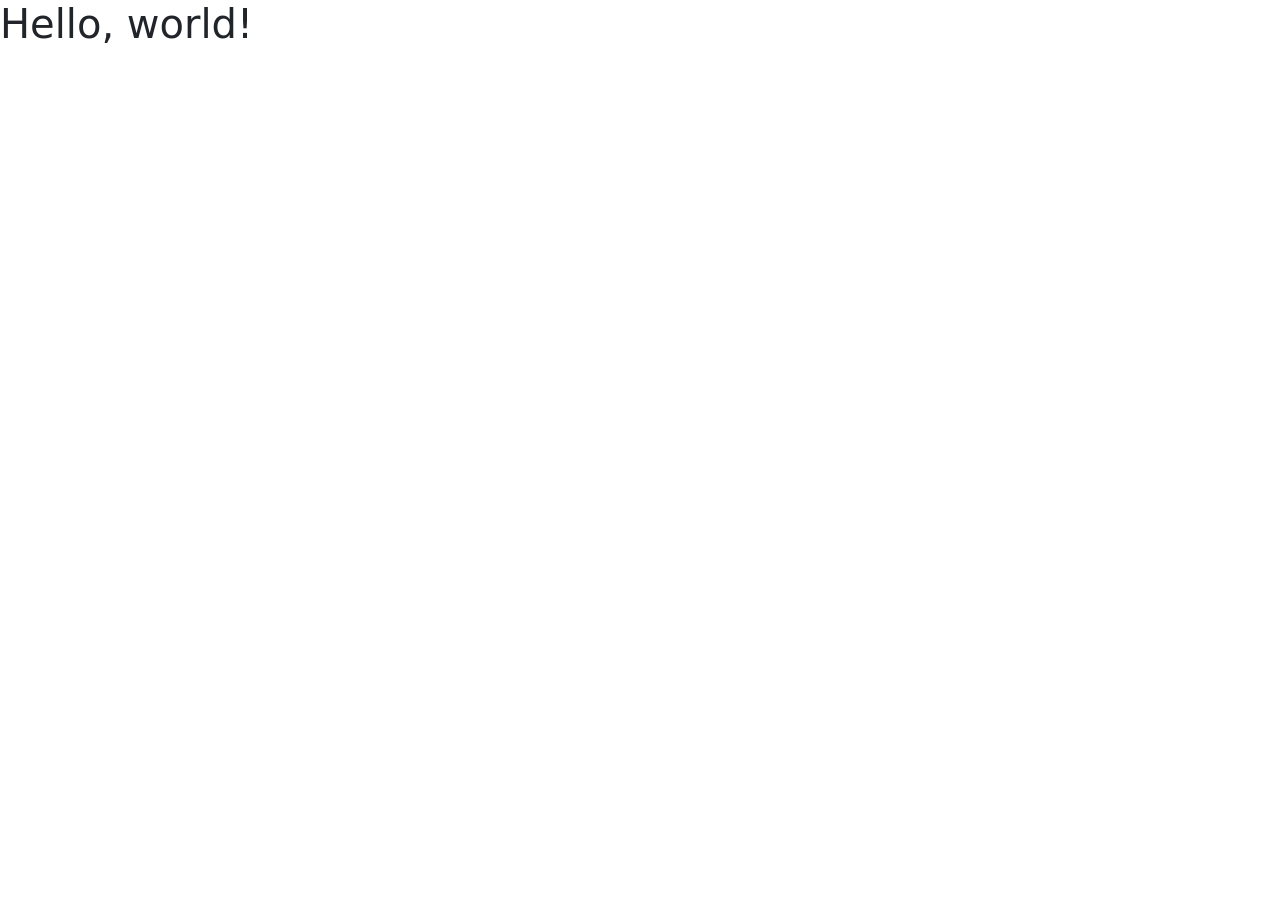
==== index.html @ e3061a9e "main files" ====
<!doctype html>
<html lang="en">
  <head>
    <meta charset="utf-8">
    <meta name="viewport" content="width=device-width, initial-scale=1">
    <title>Bootstrap demo</title>
    <link href="https://cdn.jsdelivr.net/npm/bootstrap@5.3.8/dist/css/bootstrap.min.css" rel="stylesheet" integrity="sha384-sRIl4kxILFvY47J16cr9ZwB07vP4J8+LH7qKQnuqkuIAvNWLzeN8tE5YBujZqJLB" crossorigin="anonymous">
  </head>
  <body>
    <h1>Hello, world!</h1>











    <!-- JS Bundle From Bootstrap -->
    <script src="https://cdn.jsdelivr.net/npm/@popperjs/core@2.11.8/dist/umd/popper.min.js" integrity="sha384-I7E8VVD/ismYTF4hNIPjVp/Zjvgyol6VFvRkX/vR+Vc4jQkC+hVqc2pM8ODewa9r" crossorigin="anonymous"></script>
    <script src="https://cdn.jsdelivr.net/npm/bootstrap@5.3.8/dist/js/bootstrap.min.js" integrity="sha384-G/EV+4j2dNv+tEPo3++6LCgdCROaejBqfUeNjuKAiuXbjrxilcCdDz6ZAVfHWe1Y" crossorigin="anonymous"></script>
    <script src="https://cdn.jsdelivr.net/npm/bootstrap@5.3.8/dist/js/bootstrap.bundle.min.js" integrity="sha384-FKyoEForCGlyvwx9Hj09JcYn3nv7wiPVlz7YYwJrWVcXK/BmnVDxM+D2scQbITxI" crossorigin="anonymous"></script>
  </body>
</html>
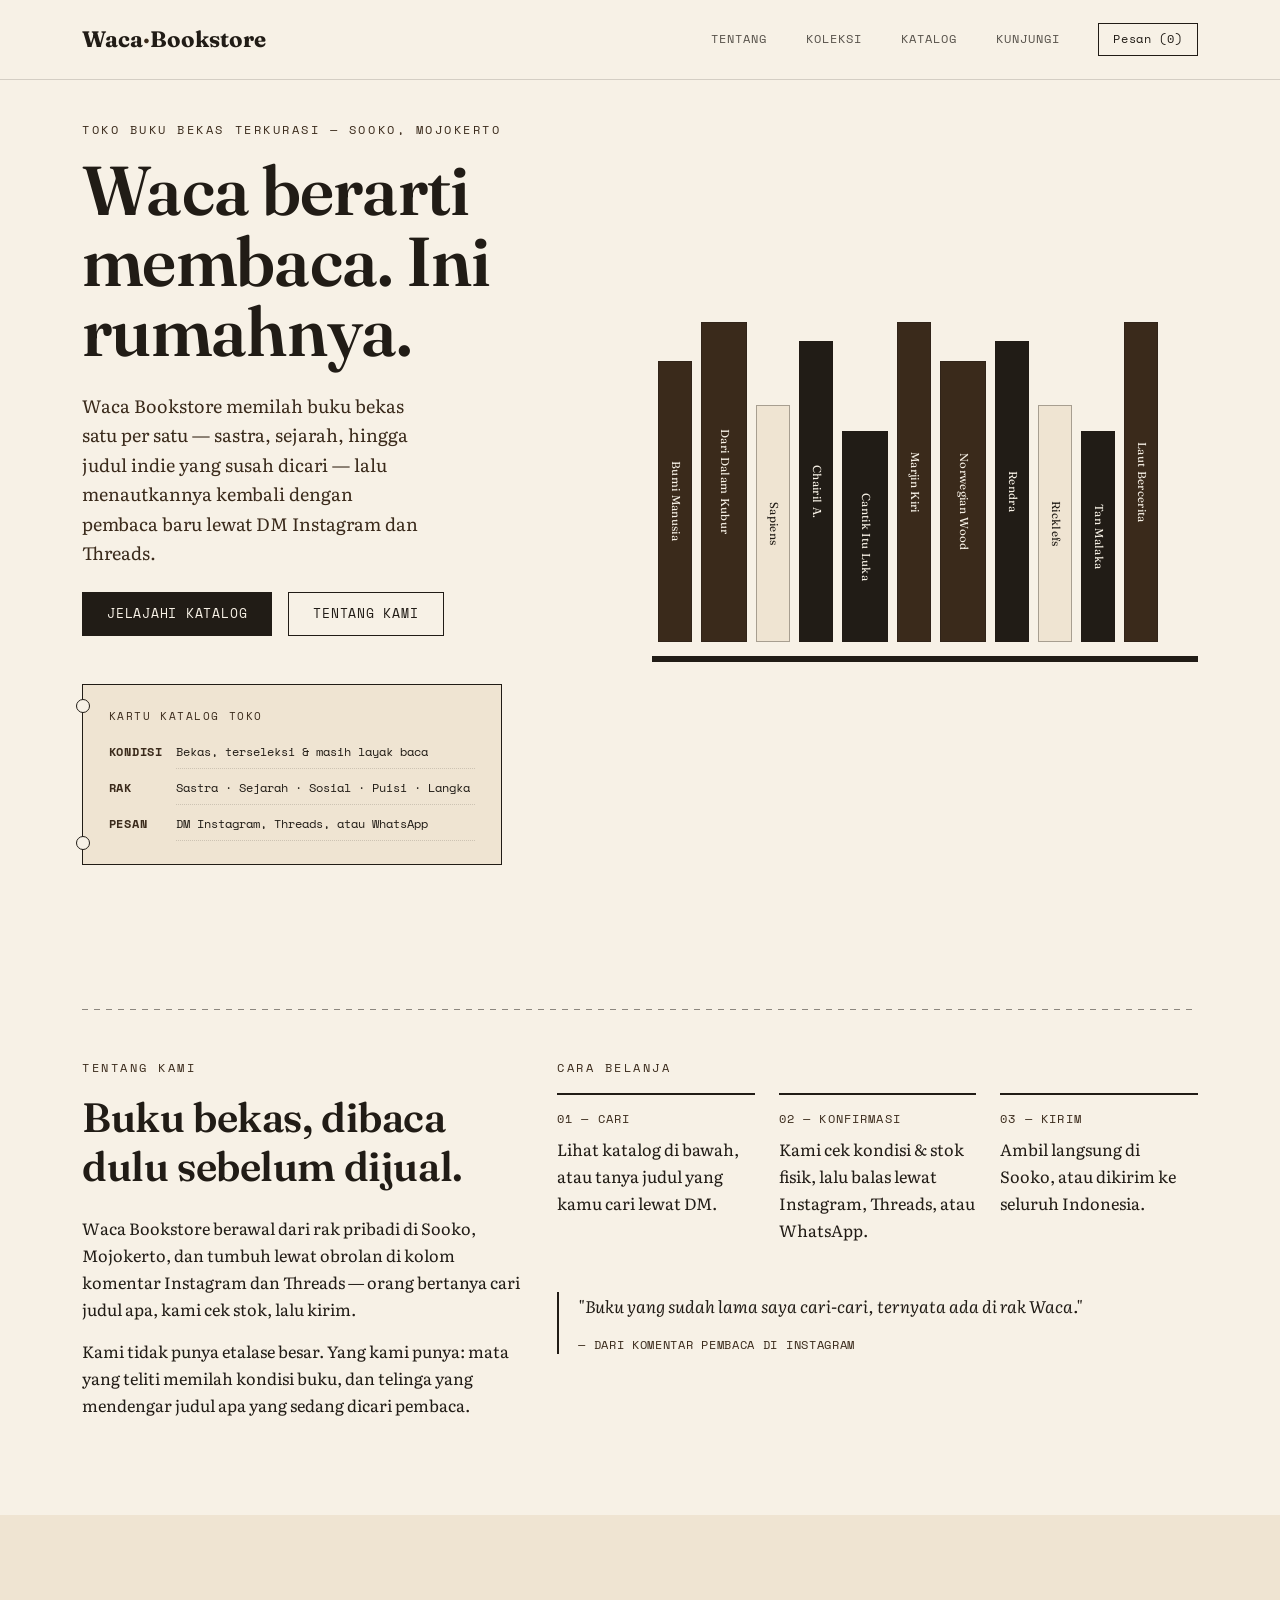
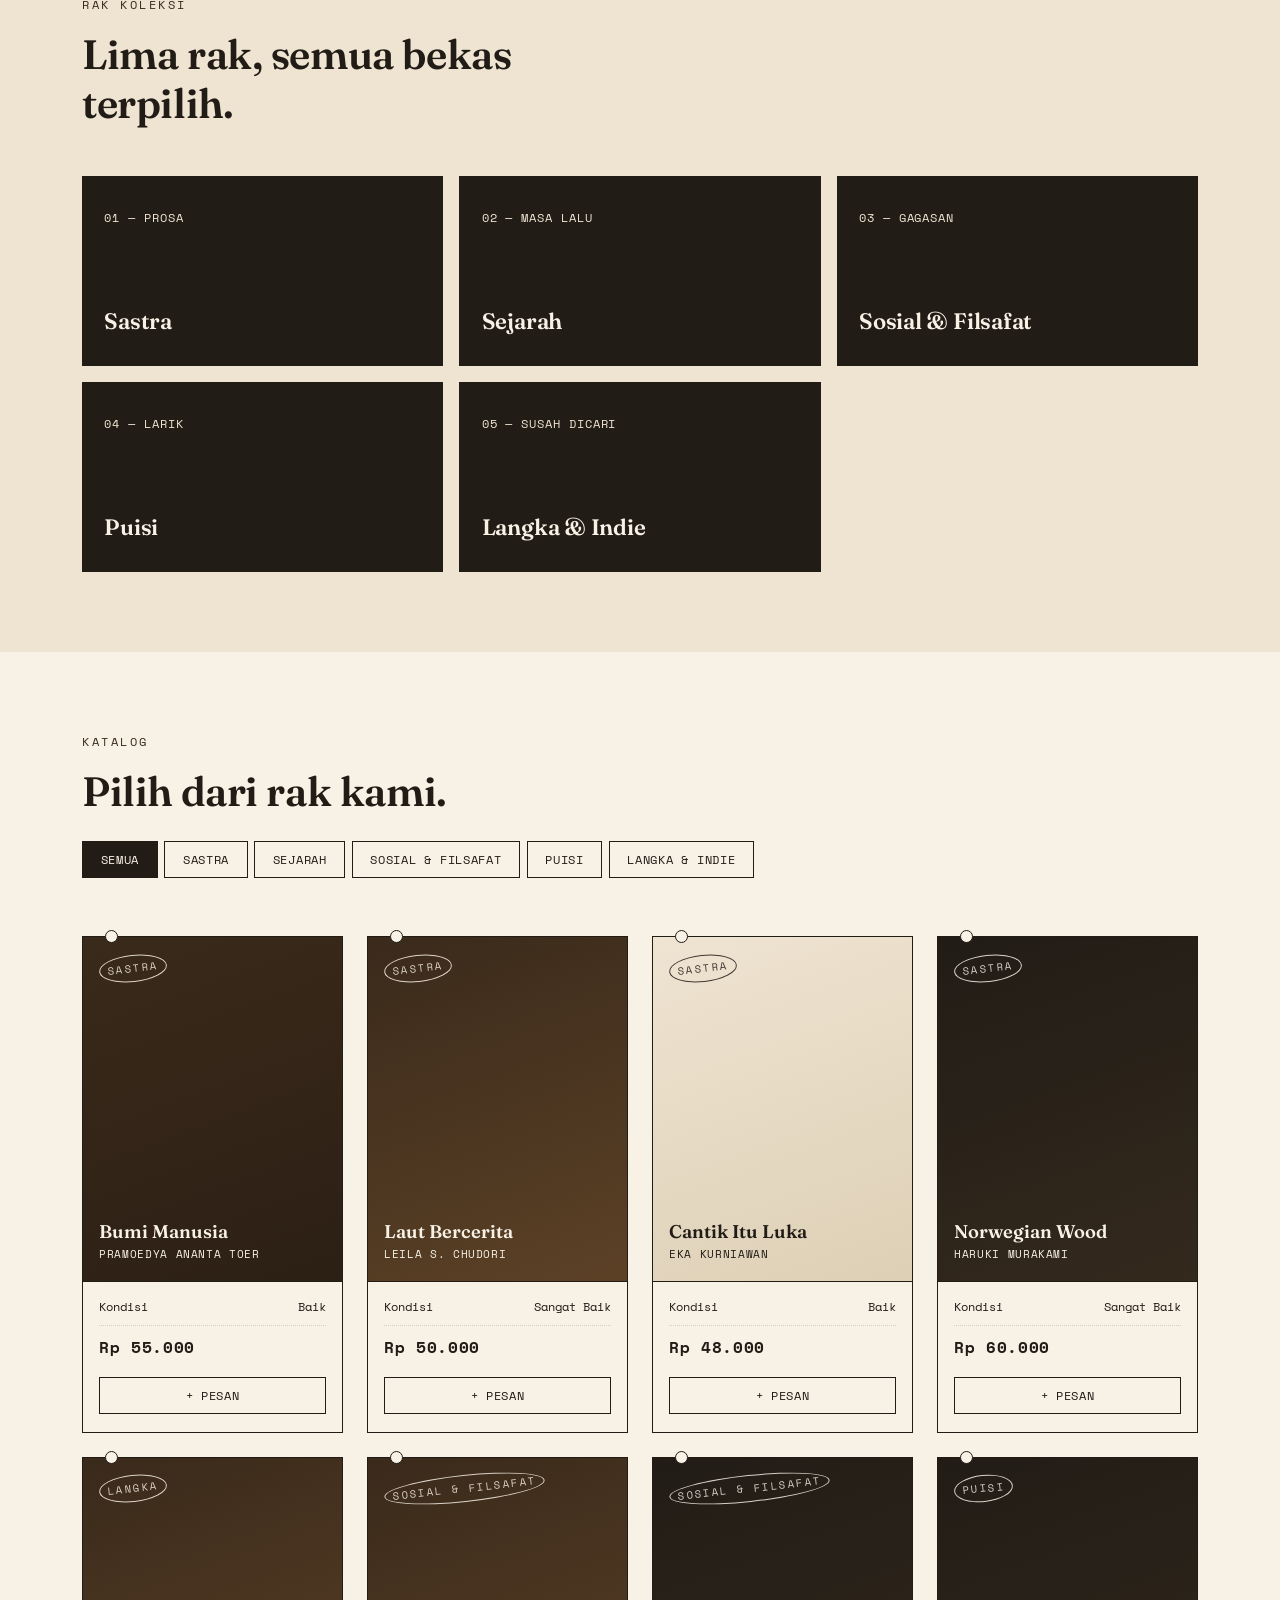
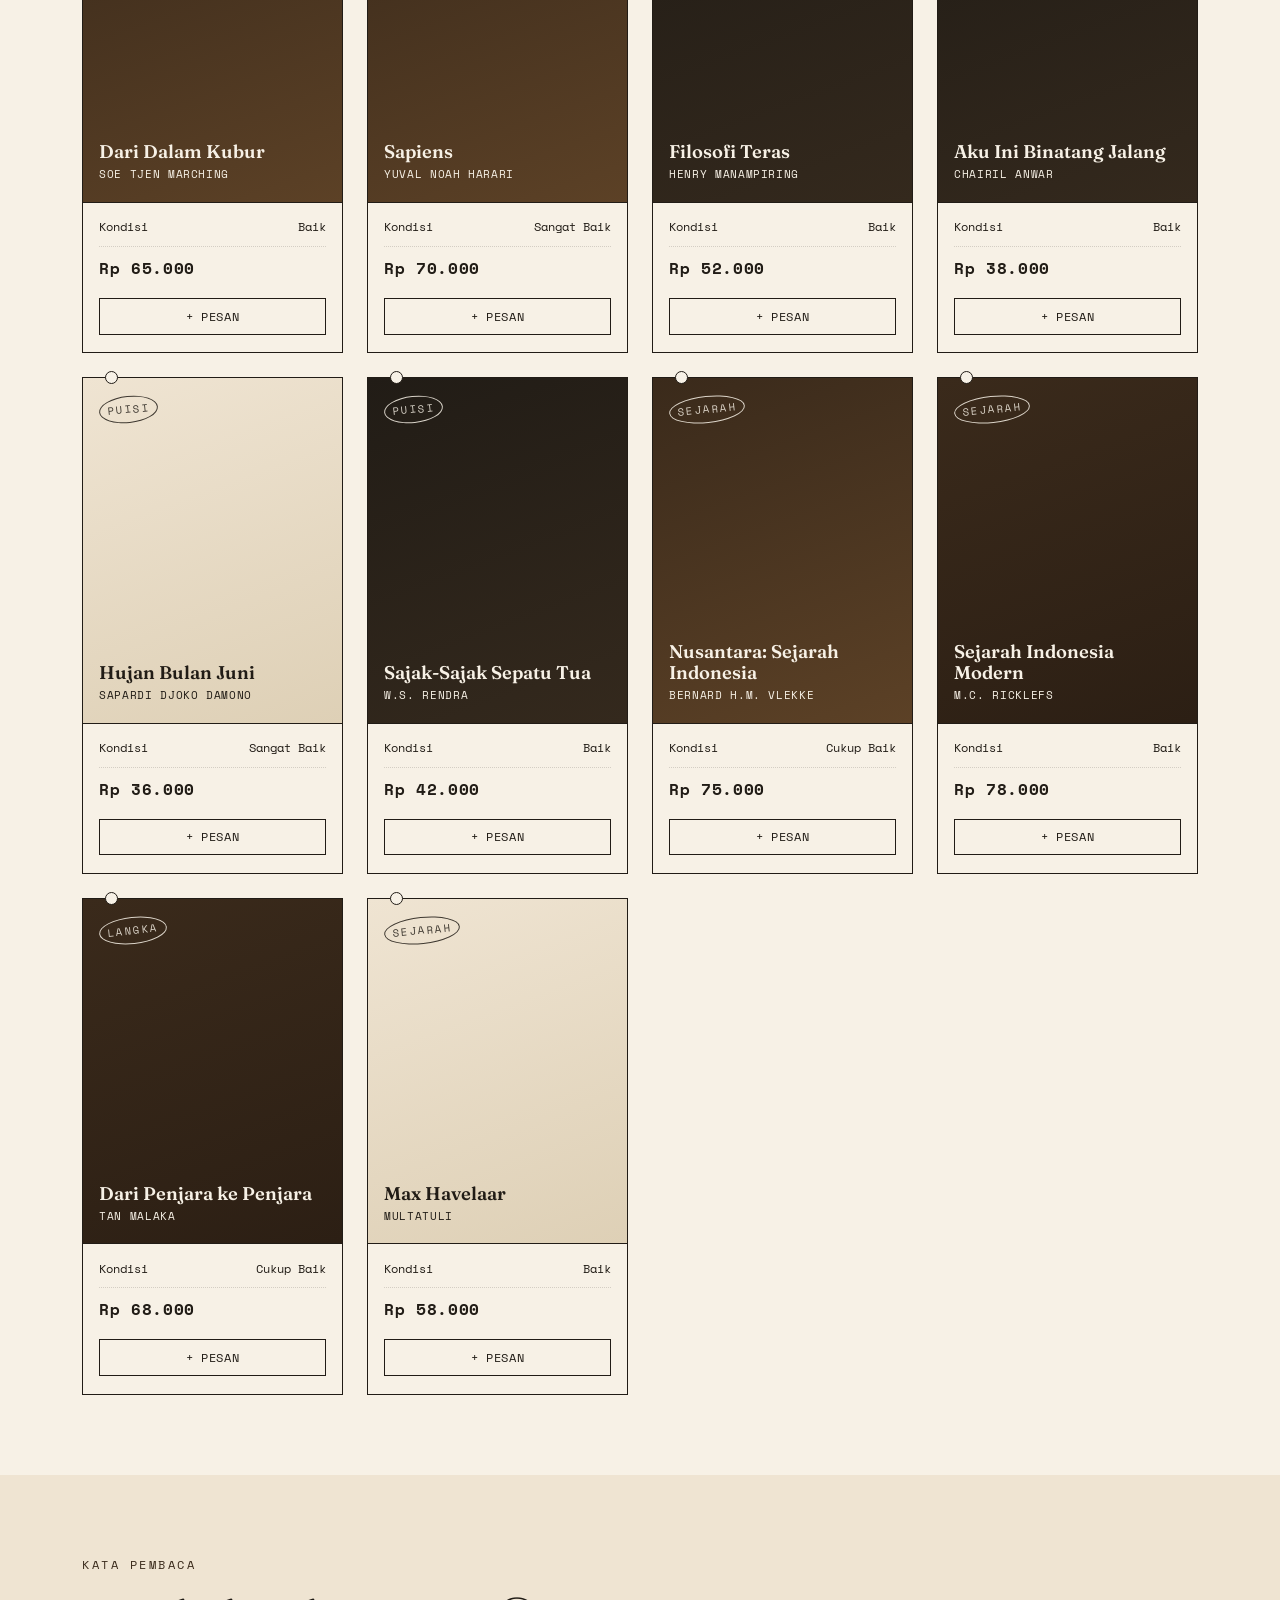
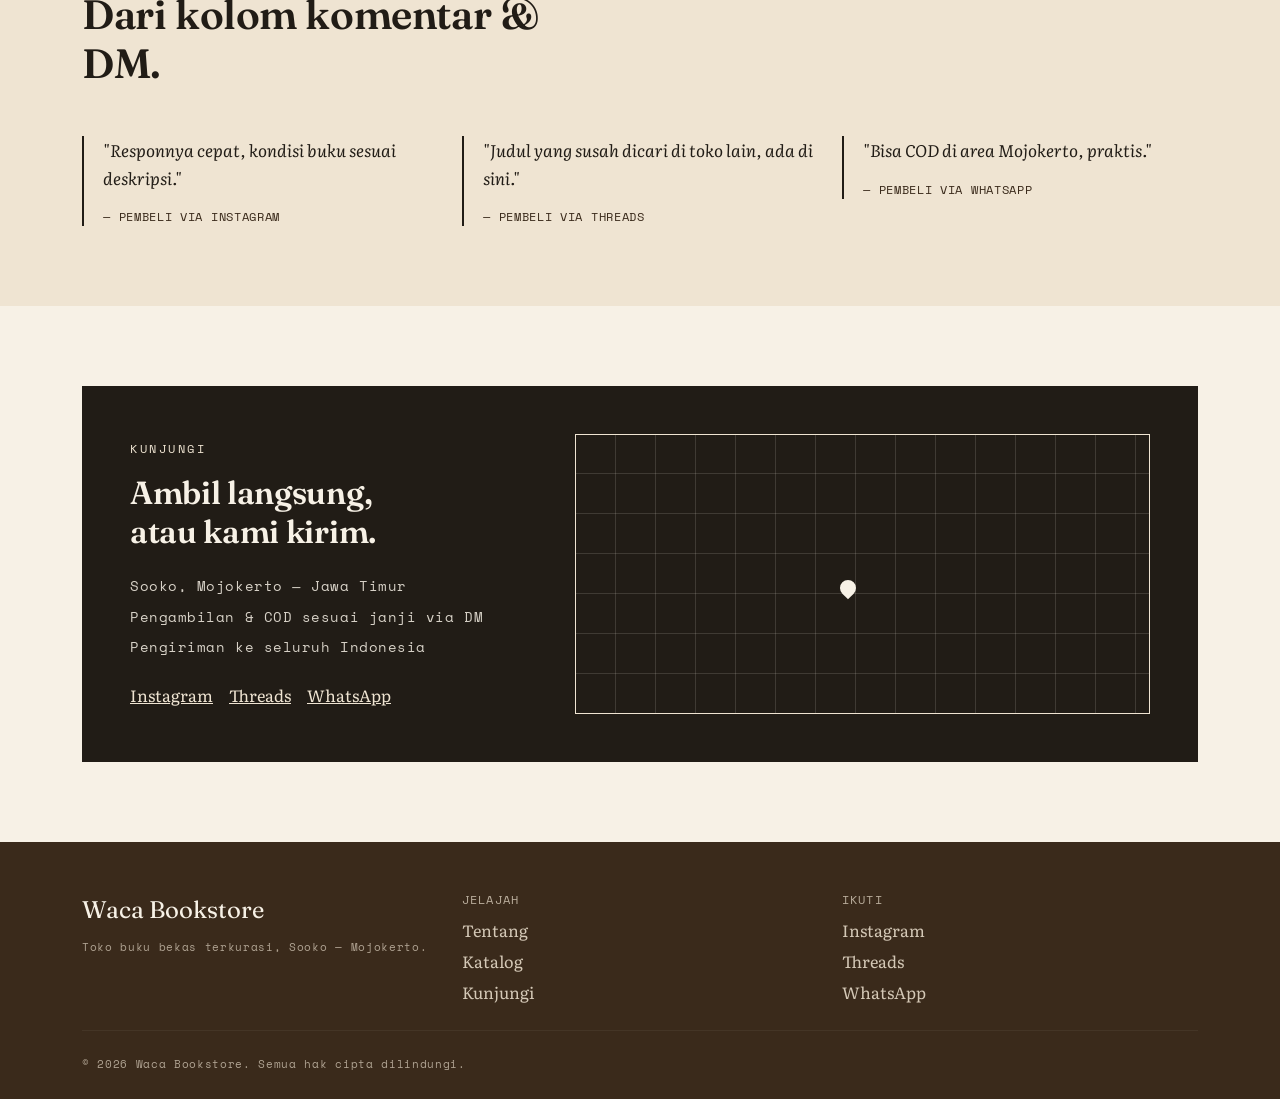
==== commit 9c1561e3: "menambahkan desain dasar" ====
--- a/index.html
+++ b/index.html
@@ -1,27 +1,270 @@
-<!doctype html>
-<html lang="en">
-  <head>
-    <meta charset="utf-8">
-    <meta name="viewport" content="width=device-width, initial-scale=1">
-    <title>Bootstrap demo</title>
-    <link href="https://cdn.jsdelivr.net/npm/bootstrap@5.3.8/dist/css/bootstrap.min.css" rel="stylesheet" integrity="sha384-sRIl4kxILFvY47J16cr9ZwB07vP4J8+LH7qKQnuqkuIAvNWLzeN8tE5YBujZqJLB" crossorigin="anonymous">
-  </head>
-  <body>
-    <h1>Hello, world!</h1>
-
-
-
-
-
-
-
-
-
-
-
-    <!-- JS Bundle From Bootstrap -->
-    <script src="https://cdn.jsdelivr.net/npm/@popperjs/core@2.11.8/dist/umd/popper.min.js" integrity="sha384-I7E8VVD/ismYTF4hNIPjVp/Zjvgyol6VFvRkX/vR+Vc4jQkC+hVqc2pM8ODewa9r" crossorigin="anonymous"></script>
-    <script src="https://cdn.jsdelivr.net/npm/bootstrap@5.3.8/dist/js/bootstrap.min.js" integrity="sha384-G/EV+4j2dNv+tEPo3++6LCgdCROaejBqfUeNjuKAiuXbjrxilcCdDz6ZAVfHWe1Y" crossorigin="anonymous"></script>
-    <script src="https://cdn.jsdelivr.net/npm/bootstrap@5.3.8/dist/js/bootstrap.bundle.min.js" integrity="sha384-FKyoEForCGlyvwx9Hj09JcYn3nv7wiPVlz7YYwJrWVcXK/BmnVDxM+D2scQbITxI" crossorigin="anonymous"></script>
-  </body>
-</html>
+<!DOCTYPE html>
+<html lang="id">
+<head>
+<meta charset="UTF-8">
+<meta name="viewport" content="width=device-width, initial-scale=1.0">
+<title>Waca Bookstore — Toko Buku Bekas Terkurasi</title>
+
+<link rel="preconnect" href="https://fonts.googleapis.com">
+<link rel="preconnect" href="https://fonts.gstatic.com" crossorigin>
+<link href="https://fonts.googleapis.com/css2?family=Fraunces:ital,opsz,wght@0,9..144,300;0,9..144,500;0,9..144,600;0,9..144,700;1,9..144,500&family=Literata:ital,opsz,wght@0,7..72,400;0,7..72,500;0,7..72,600;1,7..72,400&family=Space+Mono:wght@400;700&display=swap" rel="stylesheet">
+
+<link href="https://cdn.jsdelivr.net/npm/bootstrap@5.3.3/dist/css/bootstrap.min.css" rel="stylesheet">
+
+<link rel="stylesheet" href="style.css">
+</head>
+<body>
+
+<!-- ===================== NAVBAR ===================== -->
+<nav class="navbar navbar-expand-lg navbar-katalog fixed-top py-3">
+  <div class="container">
+    <a class="navbar-brand" href="#beranda">Waca<span>·</span>Bookstore</a>
+    <button class="navbar-toggler" type="button" data-bs-toggle="collapse" data-bs-target="#navKatalog" style="border-radius:0;">
+      <span class="navbar-toggler-icon"></span>
+    </button>
+    <div class="collapse navbar-collapse" id="navKatalog">
+      <ul class="navbar-nav ms-auto align-items-lg-center gap-lg-1">
+        <li class="nav-item"><a class="nav-link" href="#tentang">Tentang</a></li>
+        <li class="nav-item"><a class="nav-link" href="#kategori">Koleksi</a></li>
+        <li class="nav-item"><a class="nav-link" href="#katalog">Katalog</a></li>
+        <li class="nav-item"><a class="nav-link" href="#kunjungi">Kunjungi</a></li>
+        <li class="nav-item ms-lg-3 mt-2 mt-lg-0">
+          <button class="btn btn-katalog-cart" id="cartBtn">Pesan (<span id="cartCount">0</span>)</button>
+        </li>
+      </ul>
+    </div>
+  </div>
+</nav>
+
+<!-- ===================== HERO ===================== -->
+<header class="hero" id="beranda">
+  <div class="container">
+    <div class="row align-items-center gy-5">
+      <div class="col-lg-6 reveal">
+        <p class="eyebrow mb-3">Toko Buku Bekas Terkurasi — Sooko, Mojokerto</p>
+        <h1 class="mb-4">Waca berarti<br>membaca. Ini<br>rumahnya.</h1>
+        <p class="hero-lead mb-4">Waca Bookstore memilah buku bekas satu per satu — sastra, sejarah, hingga judul indie yang susah dicari — lalu menautkannya kembali dengan pembaca baru lewat DM Instagram dan Threads.</p>
+        <div class="d-flex flex-wrap gap-3 mb-5">
+          <a href="#katalog" class="btn btn-ink">Jelajahi Katalog</a>
+          <a href="#tentang" class="btn btn-outline-ink">Tentang Kami</a>
+        </div>
+        <div class="library-card">
+          <p class="mono mb-3" style="font-size:.7rem; letter-spacing:.14em; text-transform:uppercase; color:var(--brown);">Kartu Katalog Toko</p>
+          <dl>
+            <dt>Kondisi</dt><dd>Bekas, terseleksi & masih layak baca</dd>
+            <dt>Rak</dt><dd>Sastra · Sejarah · Sosial · Puisi · Langka</dd>
+            <dt>Pesan</dt><dd>DM Instagram, Threads, atau WhatsApp</dd>
+          </dl>
+        </div>
+      </div>
+      <div class="col-lg-6 reveal">
+        <div class="bookshelf">
+          <div class="spine tone-1">Bumi Manusia</div>
+          <div class="spine tone-2 wide">Dari Dalam Kubur</div>
+          <div class="spine tone-3">Sapiens</div>
+          <div class="spine tone-4">Chairil A.</div>
+          <div class="spine tone-5 wide">Cantik Itu Luka</div>
+          <div class="spine tone-2">Marjin Kiri</div>
+          <div class="spine tone-1 wide">Norwegian Wood</div>
+          <div class="spine tone-4">Rendra</div>
+          <div class="spine tone-3">Ricklefs</div>
+          <div class="spine tone-5">Tan Malaka</div>
+          <div class="spine tone-2">Laut Bercerita</div>
+        </div>
+      </div>
+    </div>
+  </div>
+</header>
+
+<!-- ===================== TENTANG ===================== -->
+<section id="tentang">
+  <div class="container">
+    <div class="divider"></div>
+    <div class="row gy-5">
+      <div class="col-lg-5 reveal">
+        <p class="eyebrow mb-3">Tentang Kami</p>
+        <h2 class="section-heading mb-4">Buku bekas, dibaca dulu sebelum dijual.</h2>
+        <p class="mb-3">Waca Bookstore berawal dari rak pribadi di Sooko, Mojokerto, dan tumbuh lewat obrolan di kolom komentar Instagram dan Threads — orang bertanya cari judul apa, kami cek stok, lalu kirim.</p>
+        <p>Kami tidak punya etalase besar. Yang kami punya: mata yang teliti memilah kondisi buku, dan telinga yang mendengar judul apa yang sedang dicari pembaca.</p>
+      </div>
+      <div class="col-lg-7 reveal">
+        <p class="eyebrow mb-3" style="color:var(--brown);">Cara Belanja</p>
+        <div class="row g-4">
+          <div class="col-md-4">
+            <div class="stat-card">
+              <div class="stat-label mb-2">01 — Cari</div>
+              <p class="mb-0">Lihat katalog di bawah, atau tanya judul yang kamu cari lewat DM.</p>
+            </div>
+          </div>
+          <div class="col-md-4">
+            <div class="stat-card">
+              <div class="stat-label mb-2">02 — Konfirmasi</div>
+              <p class="mb-0">Kami cek kondisi & stok fisik, lalu balas lewat Instagram, Threads, atau WhatsApp.</p>
+            </div>
+          </div>
+          <div class="col-md-4">
+            <div class="stat-card">
+              <div class="stat-label mb-2">03 — Kirim</div>
+              <p class="mb-0">Ambil langsung di Sooko, atau dikirim ke seluruh Indonesia.</p>
+            </div>
+          </div>
+        </div>
+        <div class="mt-5">
+          <div class="quote-card">
+            <p>"Buku yang sudah lama saya cari-cari, ternyata ada di rak Waca."</p>
+            <footer>— dari komentar pembaca di Instagram</footer>
+          </div>
+        </div>
+      </div>
+    </div>
+  </div>
+</section>
+
+<!-- ===================== KATEGORI ===================== -->
+<section id="kategori" class="section-alt">
+  <div class="container">
+    <p class="eyebrow mb-3">Rak Koleksi</p>
+    <h2 class="section-heading mb-5">Lima rak, semua bekas terpilih.</h2>
+    <div class="row g-3">
+      <div class="col-6 col-lg-4 reveal">
+        <div class="genre-card">
+          <span class="count">01 — Prosa</span>
+          <h3>Sastra</h3>
+        </div>
+      </div>
+      <div class="col-6 col-lg-4 reveal">
+        <div class="genre-card">
+          <span class="count">02 — Masa Lalu</span>
+          <h3>Sejarah</h3>
+        </div>
+      </div>
+      <div class="col-6 col-lg-4 reveal">
+        <div class="genre-card">
+          <span class="count">03 — Gagasan</span>
+          <h3>Sosial & Filsafat</h3>
+        </div>
+      </div>
+      <div class="col-6 col-lg-4 reveal">
+        <div class="genre-card">
+          <span class="count">04 — Larik</span>
+          <h3>Puisi</h3>
+        </div>
+      </div>
+      <div class="col-6 col-lg-4 reveal">
+        <div class="genre-card">
+          <span class="count">05 — Susah Dicari</span>
+          <h3>Langka & Indie</h3>
+        </div>
+      </div>
+    </div>
+  </div>
+</section>
+
+<!-- ===================== KATALOG ===================== -->
+<section id="katalog">
+  <div class="container">
+    <p class="eyebrow mb-3">Katalog</p>
+    <h2 class="section-heading mb-4">Pilih dari rak kami.</h2>
+
+    <div class="d-flex flex-wrap mb-5" id="filterBar">
+      <button class="filter-pill active" data-filter="all">Semua</button>
+      <button class="filter-pill" data-filter="sastra">Sastra</button>
+      <button class="filter-pill" data-filter="sejarah">Sejarah</button>
+      <button class="filter-pill" data-filter="sosial">Sosial & Filsafat</button>
+      <button class="filter-pill" data-filter="puisi">Puisi</button>
+      <button class="filter-pill" data-filter="langka">Langka & Indie</button>
+    </div>
+
+    <div class="row g-4" id="bookGrid">
+      <!-- Books injected by JS -->
+    </div>
+  </div>
+</section>
+
+<!-- ===================== TESTIMONI ===================== -->
+<section class="section-alt">
+  <div class="container">
+    <p class="eyebrow mb-3">Kata Pembaca</p>
+    <h2 class="section-heading mb-5">Dari kolom komentar & DM.</h2>
+    <div class="row g-4">
+      <div class="col-md-4 reveal">
+        <div class="quote-card">
+          <p>"Responnya cepat, kondisi buku sesuai deskripsi."</p>
+          <footer>— pembeli via Instagram</footer>
+        </div>
+      </div>
+      <div class="col-md-4 reveal">
+        <div class="quote-card">
+          <p>"Judul yang susah dicari di toko lain, ada di sini."</p>
+          <footer>— pembeli via Threads</footer>
+        </div>
+      </div>
+      <div class="col-md-4 reveal">
+        <div class="quote-card">
+          <p>"Bisa COD di area Mojokerto, praktis."</p>
+          <footer>— pembeli via WhatsApp</footer>
+        </div>
+      </div>
+    </div>
+  </div>
+</section>
+
+<!-- ===================== KUNJUNGI ===================== -->
+<section id="kunjungi">
+  <div class="container">
+    <div class="visit-panel">
+      <div class="row g-5 align-items-center">
+        <div class="col-lg-5 reveal">
+          <p class="eyebrow mb-3" style="color:var(--paper-alt);">Kunjungi</p>
+          <h2 class="mb-4" style="color:var(--paper);">Ambil langsung,<br>atau kami kirim.</h2>
+          <p class="mono mb-2" style="font-size:.85rem; opacity:.85;">Sooko, Mojokerto — Jawa Timur</p>
+          <p class="mono mb-2" style="font-size:.85rem; opacity:.85;">Pengambilan & COD sesuai janji via DM</p>
+          <p class="mono mb-4" style="font-size:.85rem; opacity:.85;">Pengiriman ke seluruh Indonesia</p>
+          <div class="d-flex gap-3">
+            <a href="https://www.instagram.com/wacabookstore/" target="_blank" rel="noopener">Instagram</a>
+            <a href="https://www.threads.com/@wacabookstore" target="_blank" rel="noopener">Threads</a>
+            <a href="#">WhatsApp</a>
+          </div>
+        </div>
+        <div class="col-lg-7 reveal">
+          <div class="visit-map"><div class="pin"></div></div>
+        </div>
+      </div>
+    </div>
+  </div>
+</section>
+
+<!-- ===================== FOOTER ===================== -->
+<footer class="site-footer">
+  <div class="container">
+    <div class="row gy-4 align-items-start">
+      <div class="col-md-4">
+        <p class="footer-brand mb-2">Waca Bookstore</p>
+        <p class="footer-fine">Toko buku bekas terkurasi, Sooko — Mojokerto.</p>
+      </div>
+      <div class="col-md-4">
+        <p class="mono mb-2" style="font-size:.72rem; letter-spacing:.1em; text-transform:uppercase; opacity:.7;">Jelajah</p>
+        <div class="d-flex flex-column gap-1">
+          <a href="#tentang">Tentang</a>
+          <a href="#katalog">Katalog</a>
+          <a href="#kunjungi">Kunjungi</a>
+        </div>
+      </div>
+      <div class="col-md-4">
+        <p class="mono mb-2" style="font-size:.72rem; letter-spacing:.1em; text-transform:uppercase; opacity:.7;">Ikuti</p>
+        <div class="d-flex flex-column gap-1">
+          <a href="https://www.instagram.com/wacabookstore/" target="_blank" rel="noopener">Instagram</a>
+          <a href="https://www.threads.com/@wacabookstore" target="_blank" rel="noopener">Threads</a>
+          <a href="#">WhatsApp</a>
+        </div>
+      </div>
+    </div>
+    <hr class="footer-line my-4">
+    <p class="footer-fine mb-0">© 2026 Waca Bookstore. Semua hak cipta dilindungi.</p>
+  </div>
+</footer>
+
+<script src="https://cdn.jsdelivr.net/npm/bootstrap@5.3.3/dist/js/bootstrap.bundle.min.js"></script>
+<script src="script.js"></script>
+</body>
+</html>
--- a/style.css
+++ b/style.css
@@ -0,0 +1,428 @@
+:root{
+    --ink:#211C16;
+    --paper:#F7F1E6;
+    --paper-alt:#EFE4D2;
+    --brown:#3A2A1B;
+    --cream-line: rgba(33,28,22,0.16);
+    --shadow: 0 10px 30px rgba(33,24,15,0.14);
+  }
+
+  *{box-sizing:border-box;}
+  html{scroll-behavior:smooth;}
+  body{
+    background:var(--paper);
+    color:var(--ink);
+    font-family:'Literata', serif;
+    font-size:1.02rem;
+    line-height:1.65;
+  }
+
+  h1,h2,h3,h4,.display-font{
+    font-family:'Fraunces', serif;
+    font-weight:600;
+    letter-spacing:-0.01em;
+    color:var(--ink);
+  }
+
+  .mono{
+    font-family:'Space Mono', monospace;
+    letter-spacing:0.04em;
+  }
+
+  .eyebrow{
+    font-family:'Space Mono', monospace;
+    font-size:0.72rem;
+    letter-spacing:0.22em;
+    text-transform:uppercase;
+    color:var(--brown);
+  }
+
+  a{color:var(--brown);}
+
+  /* ---------- Stamp badge (motif index kartu perpustakaan) ---------- */
+  .stamp{
+    display:inline-flex;
+    align-items:center;
+    justify-content:center;
+    border:1.5px solid currentColor;
+    border-radius:50%;
+    padding:.35em .7em;
+    transform:rotate(-6deg);
+    font-family:'Space Mono', monospace;
+    font-size:.66rem;
+    letter-spacing:.14em;
+    text-transform:uppercase;
+    color:var(--brown);
+    opacity:.85;
+  }
+
+  /* ---------- Navbar ---------- */
+  .navbar-katalog{
+    background:var(--paper);
+    border-bottom:1px solid var(--cream-line);
+  }
+  .navbar-katalog .navbar-brand{
+    font-family:'Fraunces', serif;
+    font-weight:700;
+    font-size:1.4rem;
+    color:var(--ink)!important;
+  }
+  .navbar-katalog .navbar-brand span{color:var(--brown);}
+  .navbar-katalog .nav-link{
+    font-family:'Space Mono', monospace;
+    font-size:.78rem;
+    letter-spacing:.08em;
+    text-transform:uppercase;
+    color:var(--ink)!important;
+    margin:0 .6rem;
+    opacity:.75;
+  }
+  .navbar-katalog .nav-link:hover{opacity:1; color:var(--brown)!important;}
+  .btn-katalog-cart{
+    border:1.5px solid var(--ink);
+    background:transparent;
+    color:var(--ink);
+    font-family:'Space Mono', monospace;
+    font-size:.75rem;
+    letter-spacing:.06em;
+    padding:.4rem .9rem;
+    border-radius:0;
+  }
+  .btn-katalog-cart:hover{background:var(--ink); color:var(--paper);}
+
+  /* ---------- Buttons ---------- */
+  .btn-ink{
+    background:var(--ink);
+    color:var(--paper);
+    border:1.5px solid var(--ink);
+    border-radius:0;
+    font-family:'Space Mono', monospace;
+    font-size:.8rem;
+    letter-spacing:.06em;
+    padding:.72rem 1.5rem;
+    text-transform:uppercase;
+    transition:all .25s ease;
+  }
+  .btn-ink:hover{background:var(--paper); color:var(--ink);}
+  .btn-outline-ink{
+    background:transparent;
+    color:var(--ink);
+    border:1.5px solid var(--ink);
+    border-radius:0;
+    font-family:'Space Mono', monospace;
+    font-size:.8rem;
+    letter-spacing:.06em;
+    padding:.7rem 1.5rem;
+    text-transform:uppercase;
+    transition:all .25s ease;
+  }
+  .btn-outline-ink:hover{background:var(--ink); color:var(--paper);}
+
+  /* ---------- Hero ---------- */
+  .hero{
+    padding-top:7.5rem;
+    padding-bottom:4rem;
+    overflow:hidden;
+  }
+  .hero h1{
+    font-size:clamp(2.6rem, 5.4vw, 4.6rem);
+    line-height:1.02;
+  }
+  .hero-lead{
+    max-width:34ch;
+    color:var(--brown);
+    font-size:1.12rem;
+  }
+
+  /* library card panel */
+  .library-card{
+    background:var(--paper-alt);
+    border:1.5px solid var(--ink);
+    padding:1.4rem 1.6rem;
+    position:relative;
+    max-width:420px;
+  }
+  .library-card::before{
+    content:"";
+    position:absolute;
+    top:14px; left:-7px;
+    width:14px; height:14px;
+    background:var(--paper);
+    border:1.5px solid var(--ink);
+    border-radius:50%;
+  }
+  .library-card::after{
+    content:"";
+    position:absolute;
+    bottom:14px; left:-7px;
+    width:14px; height:14px;
+    background:var(--paper);
+    border:1.5px solid var(--ink);
+    border-radius:50%;
+  }
+  .library-card dl{
+    display:grid;
+    grid-template-columns:auto 1fr;
+    column-gap:.8rem;
+    row-gap:.55rem;
+    margin:0;
+    font-family:'Space Mono', monospace;
+    font-size:.78rem;
+  }
+  .library-card dt{color:var(--brown); text-transform:uppercase; letter-spacing:.06em;}
+  .library-card dd{margin:0; border-bottom:1px dotted var(--cream-line); padding-bottom:.35rem;}
+
+  /* Bookshelf illustration (spines built from type) */
+  .bookshelf{
+    display:flex;
+    align-items:flex-end;
+    gap:9px;
+    height:340px;
+    padding:0 6px 14px 6px;
+    border-bottom:6px solid var(--ink);
+    position:relative;
+  }
+  .spine{
+    flex:0 0 auto;
+    width:34px;
+    border:1px solid rgba(33,28,22,.35);
+    display:flex;
+    align-items:center;
+    justify-content:center;
+    writing-mode:vertical-rl;
+    text-orientation:mixed;
+    font-family:'Fraunces', serif;
+    font-size:.72rem;
+    letter-spacing:.03em;
+    color:var(--paper);
+    padding:10px 0;
+  }
+  .spine.tone-1{background:var(--brown); height:88%;}
+  .spine.tone-2{background:var(--brown); height:100%;}
+  .spine.tone-3{background:var(--paper-alt); color:var(--ink); height:74%;}
+  .spine.tone-4{background:var(--ink); height:94%;}
+  .spine.tone-5{background:var(--ink); color:var(--paper); height:66%;}
+  .spine.wide{width:46px;}
+
+  /* ---------- Section basics ---------- */
+  section{padding:5rem 0;}
+  .section-alt{background:var(--paper-alt);}
+  .divider{
+    height:1px;
+    background:repeating-linear-gradient(90deg, var(--ink) 0 6px, transparent 6px 12px);
+    opacity:.5;
+    margin:0 0 3rem 0;
+  }
+  .section-heading{
+    font-size:clamp(1.9rem, 3.2vw, 2.6rem);
+    max-width:20ch;
+  }
+
+  /* ---------- Stat cards (Tentang) ---------- */
+  .stat-card{
+    border-top:2px solid var(--ink);
+    padding-top:.9rem;
+  }
+  .stat-num{
+    font-family:'Fraunces', serif;
+    font-size:2.6rem;
+    font-weight:600;
+    line-height:1;
+  }
+  .stat-label{
+    font-family:'Space Mono', monospace;
+    font-size:.72rem;
+    letter-spacing:.1em;
+    text-transform:uppercase;
+    color:var(--brown);
+  }
+
+  /* ---------- Kategori shelf cards ---------- */
+  .genre-card{
+    background:var(--ink);
+    color:var(--paper);
+    padding:2rem 1.4rem;
+    min-height:190px;
+    display:flex;
+    flex-direction:column;
+    justify-content:space-between;
+    position:relative;
+    overflow:hidden;
+    transition:transform .3s ease;
+  }
+  .genre-card:hover{transform:translateY(-6px);}
+  .genre-card h3{color:var(--paper); font-size:1.4rem; margin:0;}
+  .genre-card .count{
+    font-family:'Space Mono', monospace;
+    font-size:.72rem;
+    letter-spacing:.08em;
+    text-transform:uppercase;
+    color:var(--paper-alt);
+  }
+
+  /* ---------- Katalog filter pills ---------- */
+  .filter-pill{
+    font-family:'Space Mono', monospace;
+    font-size:.75rem;
+    letter-spacing:.06em;
+    text-transform:uppercase;
+    border:1.5px solid var(--ink);
+    background:transparent;
+    color:var(--ink);
+    padding:.5rem 1.1rem;
+    border-radius:0;
+    margin:0 .4rem .6rem 0;
+    transition:all .2s ease;
+  }
+  .filter-pill.active, .filter-pill:hover{
+    background:var(--ink);
+    color:var(--paper);
+  }
+
+  /* ---------- Book card (index card motif) ---------- */
+  .book-card{
+    background:var(--paper);
+    border:1.5px solid var(--ink);
+    position:relative;
+    height:100%;
+    display:flex;
+    flex-direction:column;
+    transition:box-shadow .25s ease, transform .25s ease;
+  }
+  .book-card:hover{box-shadow:var(--shadow); transform:translateY(-4px);}
+  .book-card::before{
+    content:"";
+    position:absolute;
+    top:-7px; left:22px;
+    width:13px; height:13px;
+    background:var(--paper);
+    border:1.5px solid var(--ink);
+    border-radius:50%;
+  }
+  .book-cover{
+    aspect-ratio:3/4;
+    display:flex;
+    flex-direction:column;
+    justify-content:space-between;
+    padding:1.1rem 1rem;
+    border-bottom:1.5px solid var(--ink);
+  }
+  .book-cover .genre-tag{
+    align-self:flex-start;
+  }
+  .book-cover .cover-title{
+    font-family:'Fraunces', serif;
+    font-weight:600;
+    font-size:1.15rem;
+    line-height:1.15;
+  }
+  .book-cover .cover-author{
+    font-family:'Space Mono', monospace;
+    font-size:.68rem;
+    letter-spacing:.06em;
+    text-transform:uppercase;
+  }
+  .book-body{
+    padding:.9rem 1rem 1.1rem 1rem;
+    display:flex;
+    flex-direction:column;
+    gap:.5rem;
+    flex:1;
+  }
+  .book-meta-row{
+    display:flex;
+    justify-content:space-between;
+    align-items:center;
+    font-family:'Space Mono', monospace;
+    font-size:.78rem;
+    border-bottom:1px dotted var(--cream-line);
+    padding-bottom:.5rem;
+  }
+  .book-price{font-weight:700;}
+  .btn-add{
+    margin-top:auto;
+    border:1.5px solid var(--ink);
+    background:transparent;
+    color:var(--ink);
+    font-family:'Space Mono', monospace;
+    font-size:.72rem;
+    letter-spacing:.06em;
+    text-transform:uppercase;
+    padding:.55rem .8rem;
+    border-radius:0;
+    transition:all .2s ease;
+  }
+  .btn-add:hover{background:var(--ink); color:var(--paper);}
+  .btn-add.added{background:var(--brown); border-color:var(--brown); color:var(--paper);}
+
+  /* cover tone variants */
+  .cv-1{background:linear-gradient(160deg, var(--brown), #2c1f14); color:var(--paper);}
+  .cv-2{background:linear-gradient(160deg, var(--brown), #5c4126); color:var(--paper);}
+  .cv-3{background:linear-gradient(160deg, var(--paper-alt), #ded0b6); color:var(--ink);}
+  .cv-4{background:linear-gradient(160deg, var(--ink), #34291d); color:var(--paper);}
+  .cv-5{background:linear-gradient(160deg, var(--ink), #34291d); color:var(--paper);}
+
+  /* ---------- Testimoni ---------- */
+  .quote-card{
+    border-left:2px solid var(--ink);
+    padding-left:1.2rem;
+  }
+  .quote-card p{font-size:1.05rem; font-style:italic;}
+  .quote-card footer{
+    font-family:'Space Mono', monospace;
+    font-size:.72rem;
+    letter-spacing:.06em;
+    text-transform:uppercase;
+    color:var(--brown);
+  }
+
+  /* ---------- Kunjungi ---------- */
+  .visit-panel{
+    background:var(--ink);
+    color:var(--paper);
+    padding:3rem;
+  }
+  .visit-panel a{color:var(--paper-alt);}
+  .visit-map{
+    border:1.5px solid var(--paper-alt);
+    background:
+      repeating-linear-gradient(0deg, transparent 0 39px, rgba(247,241,230,.14) 39px 40px),
+      repeating-linear-gradient(90deg, transparent 0 39px, rgba(247,241,230,.14) 39px 40px);
+    min-height:280px;
+    position:relative;
+  }
+  .visit-map .pin{
+    position:absolute;
+    top:52%; left:46%;
+    width:16px; height:16px;
+    border:2px solid var(--paper);
+    border-radius:50% 50% 50% 0;
+    transform:rotate(-45deg);
+    background:var(--paper);
+  }
+
+  /* ---------- Footer ---------- */
+  footer.site-footer{
+    background:var(--brown);
+    color:var(--paper-alt);
+    padding:3rem 0 1.6rem;
+  }
+  footer.site-footer a{color:var(--paper-alt); text-decoration:none; opacity:.85;}
+  footer.site-footer a:hover{opacity:1; text-decoration:underline;}
+  .footer-brand{font-family:'Fraunces', serif; font-size:1.5rem; color:var(--paper);}
+  .footer-line{border-color:rgba(247,241,230,.2);}
+  .footer-fine{font-family:'Space Mono', monospace; font-size:.7rem; letter-spacing:.06em; opacity:.65;}
+
+  /* ---------- Reveal on scroll ---------- */
+  .reveal{opacity:0; transform:translateY(18px); transition:opacity .6s ease, transform .6s ease;}
+  .reveal.in{opacity:1; transform:translateY(0);}
+  @media (prefers-reduced-motion: reduce){
+    .reveal{opacity:1; transform:none; transition:none;}
+    html{scroll-behavior:auto;}
+  }
+
+  @media (max-width: 767px){
+    .hero{padding-top:6rem;}
+    .bookshelf{height:230px;}
+    .visit-panel{padding:2rem 1.4rem;}
+  }
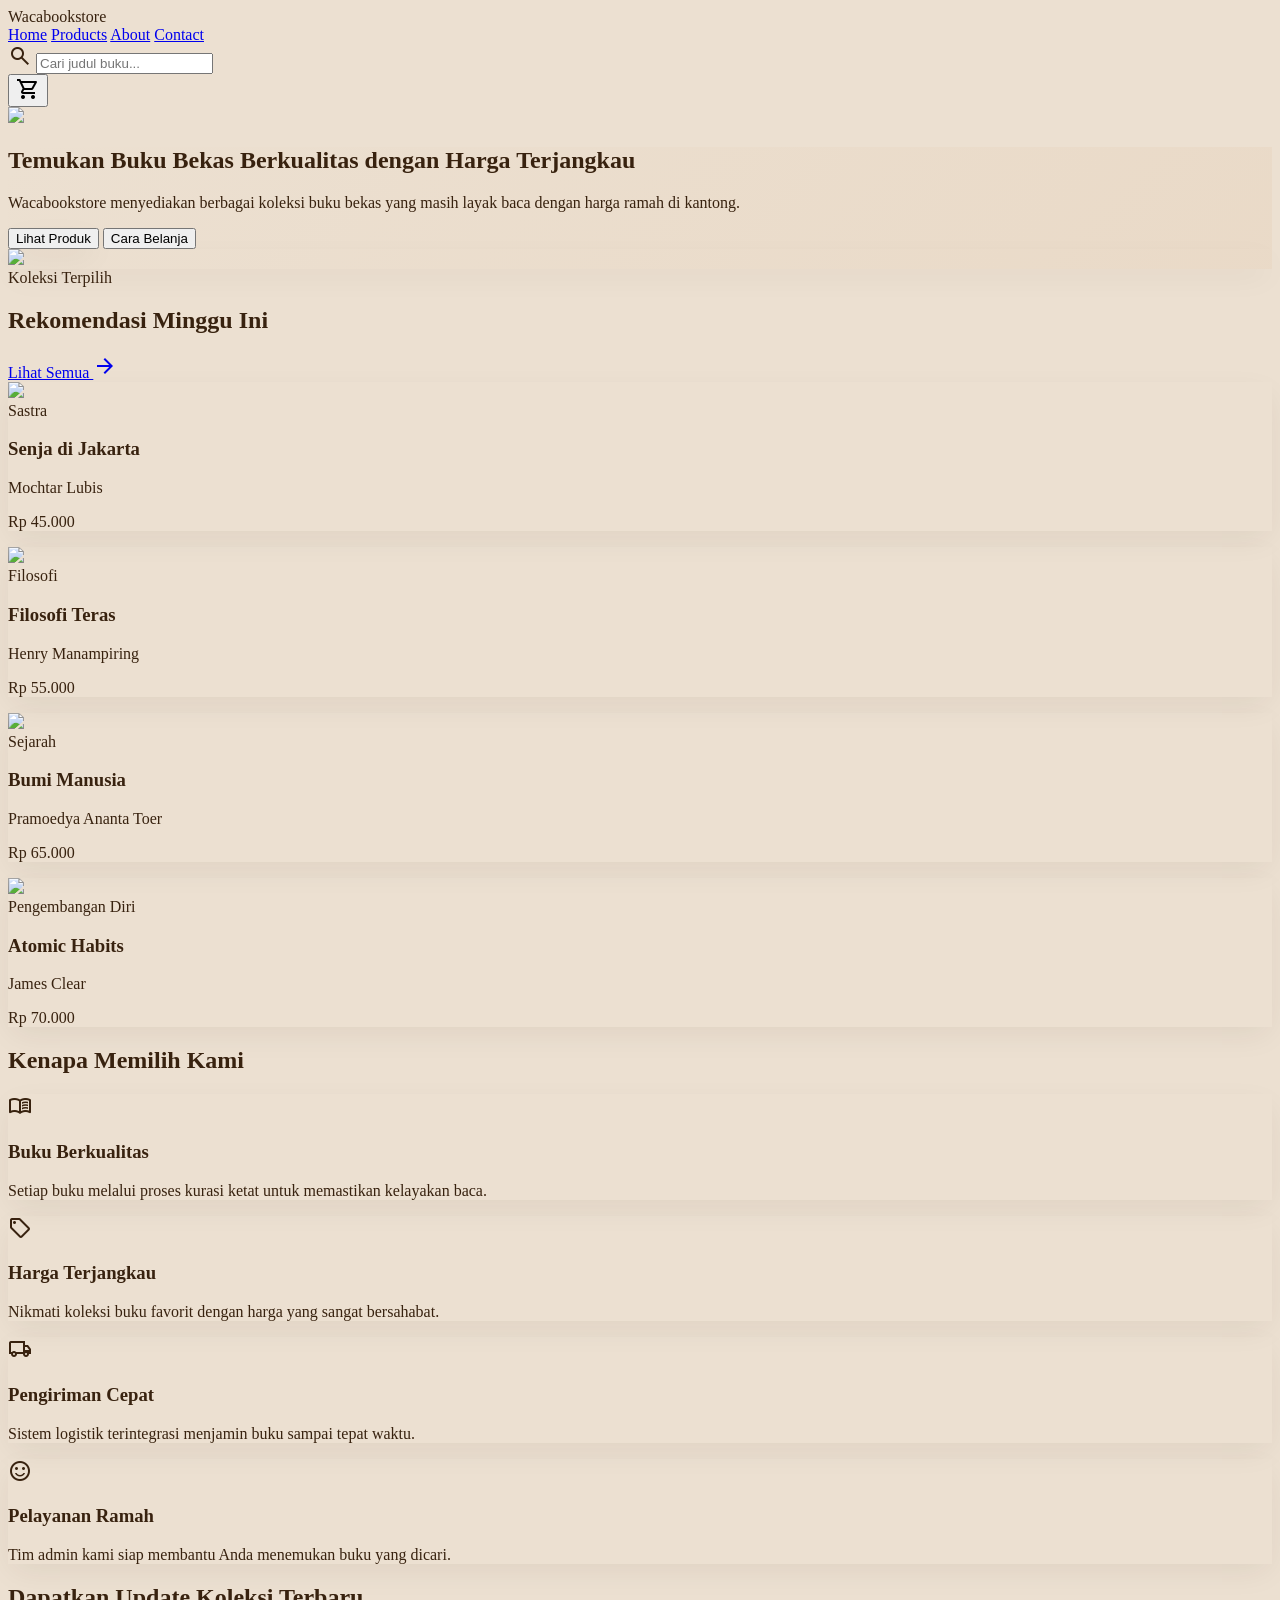
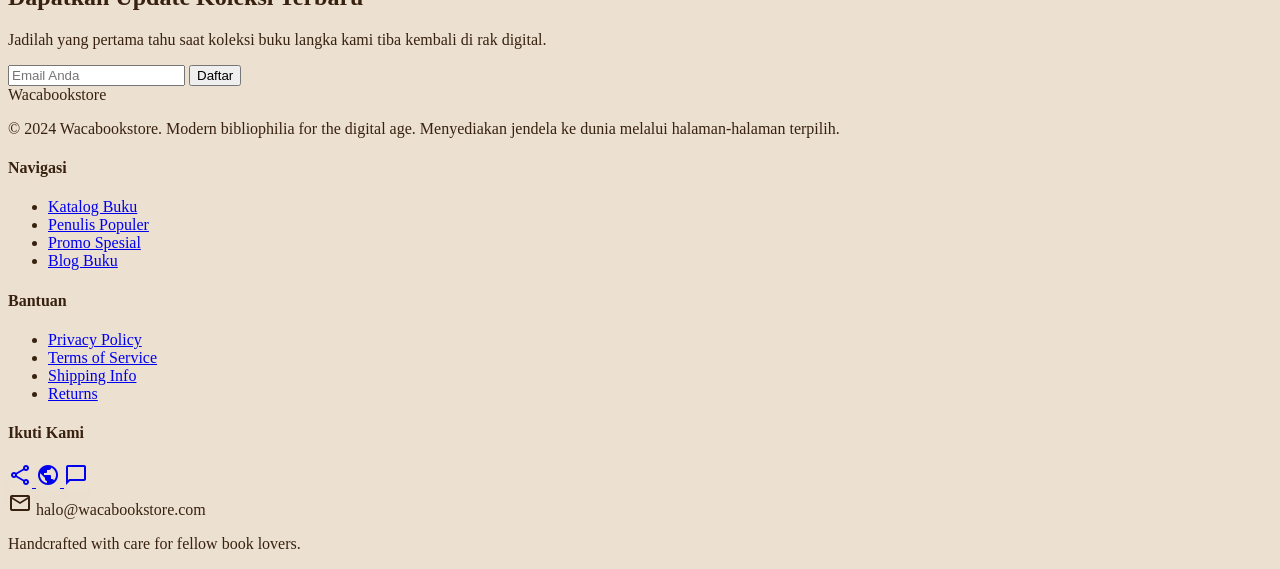
==== commit 34721922: "memperbaiki urutan folder" ====
--- a/index.html
+++ b/index.html
@@ -1,270 +1,251 @@
 <!DOCTYPE html>
-<html lang="id">
-<head>
-<meta charset="UTF-8">
-<meta name="viewport" content="width=device-width, initial-scale=1.0">
-<title>Waca Bookstore — Toko Buku Bekas Terkurasi</title>
 
-<link rel="preconnect" href="https://fonts.googleapis.com">
-<link rel="preconnect" href="https://fonts.gstatic.com" crossorigin>
-<link href="https://fonts.googleapis.com/css2?family=Fraunces:ital,opsz,wght@0,9..144,300;0,9..144,500;0,9..144,600;0,9..144,700;1,9..144,500&family=Literata:ital,opsz,wght@0,7..72,400;0,7..72,500;0,7..72,600;1,7..72,400&family=Space+Mono:wght@400;700&display=swap" rel="stylesheet">
-
-<link href="https://cdn.jsdelivr.net/npm/bootstrap@5.3.3/dist/css/bootstrap.min.css" rel="stylesheet">
-
-<link rel="stylesheet" href="style.css">
+<html class="light" lang="id"><head>
+<meta charset="utf-8"/>
+<meta content="width=device-width, initial-scale=1.0" name="viewport"/>
+<title>Wacabookstore | Temukan Buku Bekas Berkualitas</title>
+<script src="https://cdn.tailwindcss.com?plugins=forms,container-queries"></script>
+<link href="https://fonts.googleapis.com/css2?family=Montserrat:wght@400;500;700;800;900&amp;display=swap" rel="stylesheet"/>
+<link href="https://fonts.googleapis.com/css2?family=Material+Symbols+Outlined:wght,FILL@100..700,0..1&amp;display=swap" rel="stylesheet"/>
+<link href="https://fonts.googleapis.com/css2?family=Material+Symbols+Outlined:wght,FILL@100..700,0..1&amp;display=swap" rel="stylesheet"/>
+<script src="tailwind-config.js"></script>
+<link rel="stylesheet" href="style.css"/>
 </head>
-<body>
-
-<!-- ===================== NAVBAR ===================== -->
-<nav class="navbar navbar-expand-lg navbar-katalog fixed-top py-3">
-  <div class="container">
-    <a class="navbar-brand" href="#beranda">Waca<span>·</span>Bookstore</a>
-    <button class="navbar-toggler" type="button" data-bs-toggle="collapse" data-bs-target="#navKatalog" style="border-radius:0;">
-      <span class="navbar-toggler-icon"></span>
-    </button>
-    <div class="collapse navbar-collapse" id="navKatalog">
-      <ul class="navbar-nav ms-auto align-items-lg-center gap-lg-1">
-        <li class="nav-item"><a class="nav-link" href="#tentang">Tentang</a></li>
-        <li class="nav-item"><a class="nav-link" href="#kategori">Koleksi</a></li>
-        <li class="nav-item"><a class="nav-link" href="#katalog">Katalog</a></li>
-        <li class="nav-item"><a class="nav-link" href="#kunjungi">Kunjungi</a></li>
-        <li class="nav-item ms-lg-3 mt-2 mt-lg-0">
-          <button class="btn btn-katalog-cart" id="cartBtn">Pesan (<span id="cartCount">0</span>)</button>
-        </li>
-      </ul>
-    </div>
-  </div>
+<body class="font-body-md">
+<!-- TopNavBar -->
+<header class="bg-surface sticky top-0 z-50 shadow-sm w-full h-20 transition-all duration-300">
+<div class="flex justify-between items-center w-full px-margin-mobile md:px-margin-desktop max-w-container-max mx-auto h-full">
+<div class="text-headline-md font-headline-md font-black text-primary">Wacabookstore</div>
+<nav class="hidden md:flex items-center gap-8">
+<a class="text-primary font-bold relative after:content-[''] after:absolute after:-bottom-1 after:left-1/2 after:-translate-x-1/2 after:w-1 after:h-1 after:bg-primary after:rounded-full font-label-bold text-label-bold" href="#">Home</a>
+<a class="text-on-surface-variant hover:text-primary transition-colors duration-300 font-label-bold text-label-bold" href="#">Products</a>
+<a class="text-on-surface-variant hover:text-primary transition-colors duration-300 font-label-bold text-label-bold" href="#">About</a>
+<a class="text-on-surface-variant hover:text-primary transition-colors duration-300 font-label-bold text-label-bold" href="#">Contact</a>
 </nav>
-
-<!-- ===================== HERO ===================== -->
-<header class="hero" id="beranda">
-  <div class="container">
-    <div class="row align-items-center gy-5">
-      <div class="col-lg-6 reveal">
-        <p class="eyebrow mb-3">Toko Buku Bekas Terkurasi — Sooko, Mojokerto</p>
-        <h1 class="mb-4">Waca berarti<br>membaca. Ini<br>rumahnya.</h1>
-        <p class="hero-lead mb-4">Waca Bookstore memilah buku bekas satu per satu — sastra, sejarah, hingga judul indie yang susah dicari — lalu menautkannya kembali dengan pembaca baru lewat DM Instagram dan Threads.</p>
-        <div class="d-flex flex-wrap gap-3 mb-5">
-          <a href="#katalog" class="btn btn-ink">Jelajahi Katalog</a>
-          <a href="#tentang" class="btn btn-outline-ink">Tentang Kami</a>
-        </div>
-        <div class="library-card">
-          <p class="mono mb-3" style="font-size:.7rem; letter-spacing:.14em; text-transform:uppercase; color:var(--brown);">Kartu Katalog Toko</p>
-          <dl>
-            <dt>Kondisi</dt><dd>Bekas, terseleksi & masih layak baca</dd>
-            <dt>Rak</dt><dd>Sastra · Sejarah · Sosial · Puisi · Langka</dd>
-            <dt>Pesan</dt><dd>DM Instagram, Threads, atau WhatsApp</dd>
-          </dl>
-        </div>
-      </div>
-      <div class="col-lg-6 reveal">
-        <div class="bookshelf">
-          <div class="spine tone-1">Bumi Manusia</div>
-          <div class="spine tone-2 wide">Dari Dalam Kubur</div>
-          <div class="spine tone-3">Sapiens</div>
-          <div class="spine tone-4">Chairil A.</div>
-          <div class="spine tone-5 wide">Cantik Itu Luka</div>
-          <div class="spine tone-2">Marjin Kiri</div>
-          <div class="spine tone-1 wide">Norwegian Wood</div>
-          <div class="spine tone-4">Rendra</div>
-          <div class="spine tone-3">Ricklefs</div>
-          <div class="spine tone-5">Tan Malaka</div>
-          <div class="spine tone-2">Laut Bercerita</div>
-        </div>
-      </div>
-    </div>
-  </div>
+<div class="flex items-center gap-4">
+<div class="hidden lg:flex items-center bg-white border border-[#D4A373] rounded-lg px-3 py-1.5">
+<span class="material-symbols-outlined text-on-surface-variant text-lg mr-2">search</span>
+<input class="bg-transparent border-none focus:ring-0 text-body-sm w-40" placeholder="Cari judul buku..." type="text"/>
+</div>
+<button class="active:scale-95 transition-transform duration-200">
+<span class="material-symbols-outlined text-primary text-2xl">shopping_cart</span>
+</button>
+<div class="w-10 h-10 rounded-full bg-secondary-container flex items-center justify-center overflow-hidden border-2 border-white shadow-sm">
+<img class="w-full h-full object-cover" data-alt="A professional studio portrait of a friendly young woman with warm lighting and a soft focus library background. She is smiling gently at the camera, wearing a minimalist cream-colored knit sweater. The overall aesthetic is clean, intellectual, and inviting, matching a high-end bookstore's brand personality." src="https://lh3.googleusercontent.com/aida-public/[base64]"/>
+</div>
+</div>
+</div>
 </header>
-
-<!-- ===================== TENTANG ===================== -->
-<section id="tentang">
-  <div class="container">
-    <div class="divider"></div>
-    <div class="row gy-5">
-      <div class="col-lg-5 reveal">
-        <p class="eyebrow mb-3">Tentang Kami</p>
-        <h2 class="section-heading mb-4">Buku bekas, dibaca dulu sebelum dijual.</h2>
-        <p class="mb-3">Waca Bookstore berawal dari rak pribadi di Sooko, Mojokerto, dan tumbuh lewat obrolan di kolom komentar Instagram dan Threads — orang bertanya cari judul apa, kami cek stok, lalu kirim.</p>
-        <p>Kami tidak punya etalase besar. Yang kami punya: mata yang teliti memilah kondisi buku, dan telinga yang mendengar judul apa yang sedang dicari pembaca.</p>
-      </div>
-      <div class="col-lg-7 reveal">
-        <p class="eyebrow mb-3" style="color:var(--brown);">Cara Belanja</p>
-        <div class="row g-4">
-          <div class="col-md-4">
-            <div class="stat-card">
-              <div class="stat-label mb-2">01 — Cari</div>
-              <p class="mb-0">Lihat katalog di bawah, atau tanya judul yang kamu cari lewat DM.</p>
-            </div>
-          </div>
-          <div class="col-md-4">
-            <div class="stat-card">
-              <div class="stat-label mb-2">02 — Konfirmasi</div>
-              <p class="mb-0">Kami cek kondisi & stok fisik, lalu balas lewat Instagram, Threads, atau WhatsApp.</p>
-            </div>
-          </div>
-          <div class="col-md-4">
-            <div class="stat-card">
-              <div class="stat-label mb-2">03 — Kirim</div>
-              <p class="mb-0">Ambil langsung di Sooko, atau dikirim ke seluruh Indonesia.</p>
-            </div>
-          </div>
-        </div>
-        <div class="mt-5">
-          <div class="quote-card">
-            <p>"Buku yang sudah lama saya cari-cari, ternyata ada di rak Waca."</p>
-            <footer>— dari komentar pembaca di Instagram</footer>
-          </div>
-        </div>
-      </div>
-    </div>
-  </div>
-</section>
-
-<!-- ===================== KATEGORI ===================== -->
-<section id="kategori" class="section-alt">
-  <div class="container">
-    <p class="eyebrow mb-3">Rak Koleksi</p>
-    <h2 class="section-heading mb-5">Lima rak, semua bekas terpilih.</h2>
-    <div class="row g-3">
-      <div class="col-6 col-lg-4 reveal">
-        <div class="genre-card">
-          <span class="count">01 — Prosa</span>
-          <h3>Sastra</h3>
-        </div>
-      </div>
-      <div class="col-6 col-lg-4 reveal">
-        <div class="genre-card">
-          <span class="count">02 — Masa Lalu</span>
-          <h3>Sejarah</h3>
-        </div>
-      </div>
-      <div class="col-6 col-lg-4 reveal">
-        <div class="genre-card">
-          <span class="count">03 — Gagasan</span>
-          <h3>Sosial & Filsafat</h3>
-        </div>
-      </div>
-      <div class="col-6 col-lg-4 reveal">
-        <div class="genre-card">
-          <span class="count">04 — Larik</span>
-          <h3>Puisi</h3>
-        </div>
-      </div>
-      <div class="col-6 col-lg-4 reveal">
-        <div class="genre-card">
-          <span class="count">05 — Susah Dicari</span>
-          <h3>Langka & Indie</h3>
-        </div>
-      </div>
-    </div>
-  </div>
-</section>
-
-<!-- ===================== KATALOG ===================== -->
-<section id="katalog">
-  <div class="container">
-    <p class="eyebrow mb-3">Katalog</p>
-    <h2 class="section-heading mb-4">Pilih dari rak kami.</h2>
-
-    <div class="d-flex flex-wrap mb-5" id="filterBar">
-      <button class="filter-pill active" data-filter="all">Semua</button>
-      <button class="filter-pill" data-filter="sastra">Sastra</button>
-      <button class="filter-pill" data-filter="sejarah">Sejarah</button>
-      <button class="filter-pill" data-filter="sosial">Sosial & Filsafat</button>
-      <button class="filter-pill" data-filter="puisi">Puisi</button>
-      <button class="filter-pill" data-filter="langka">Langka & Indie</button>
-    </div>
-
-    <div class="row g-4" id="bookGrid">
-      <!-- Books injected by JS -->
-    </div>
-  </div>
-</section>
-
-<!-- ===================== TESTIMONI ===================== -->
-<section class="section-alt">
-  <div class="container">
-    <p class="eyebrow mb-3">Kata Pembaca</p>
-    <h2 class="section-heading mb-5">Dari kolom komentar & DM.</h2>
-    <div class="row g-4">
-      <div class="col-md-4 reveal">
-        <div class="quote-card">
-          <p>"Responnya cepat, kondisi buku sesuai deskripsi."</p>
-          <footer>— pembeli via Instagram</footer>
-        </div>
-      </div>
-      <div class="col-md-4 reveal">
-        <div class="quote-card">
-          <p>"Judul yang susah dicari di toko lain, ada di sini."</p>
-          <footer>— pembeli via Threads</footer>
-        </div>
-      </div>
-      <div class="col-md-4 reveal">
-        <div class="quote-card">
-          <p>"Bisa COD di area Mojokerto, praktis."</p>
-          <footer>— pembeli via WhatsApp</footer>
-        </div>
-      </div>
-    </div>
-  </div>
-</section>
-
-<!-- ===================== KUNJUNGI ===================== -->
-<section id="kunjungi">
-  <div class="container">
-    <div class="visit-panel">
-      <div class="row g-5 align-items-center">
-        <div class="col-lg-5 reveal">
-          <p class="eyebrow mb-3" style="color:var(--paper-alt);">Kunjungi</p>
-          <h2 class="mb-4" style="color:var(--paper);">Ambil langsung,<br>atau kami kirim.</h2>
-          <p class="mono mb-2" style="font-size:.85rem; opacity:.85;">Sooko, Mojokerto — Jawa Timur</p>
-          <p class="mono mb-2" style="font-size:.85rem; opacity:.85;">Pengambilan & COD sesuai janji via DM</p>
-          <p class="mono mb-4" style="font-size:.85rem; opacity:.85;">Pengiriman ke seluruh Indonesia</p>
-          <div class="d-flex gap-3">
-            <a href="https://www.instagram.com/wacabookstore/" target="_blank" rel="noopener">Instagram</a>
-            <a href="https://www.threads.com/@wacabookstore" target="_blank" rel="noopener">Threads</a>
-            <a href="#">WhatsApp</a>
-          </div>
-        </div>
-        <div class="col-lg-7 reveal">
-          <div class="visit-map"><div class="pin"></div></div>
-        </div>
-      </div>
-    </div>
-  </div>
-</section>
-
-<!-- ===================== FOOTER ===================== -->
-<footer class="site-footer">
-  <div class="container">
-    <div class="row gy-4 align-items-start">
-      <div class="col-md-4">
-        <p class="footer-brand mb-2">Waca Bookstore</p>
-        <p class="footer-fine">Toko buku bekas terkurasi, Sooko — Mojokerto.</p>
-      </div>
-      <div class="col-md-4">
-        <p class="mono mb-2" style="font-size:.72rem; letter-spacing:.1em; text-transform:uppercase; opacity:.7;">Jelajah</p>
-        <div class="d-flex flex-column gap-1">
-          <a href="#tentang">Tentang</a>
-          <a href="#katalog">Katalog</a>
-          <a href="#kunjungi">Kunjungi</a>
-        </div>
-      </div>
-      <div class="col-md-4">
-        <p class="mono mb-2" style="font-size:.72rem; letter-spacing:.1em; text-transform:uppercase; opacity:.7;">Ikuti</p>
-        <div class="d-flex flex-column gap-1">
-          <a href="https://www.instagram.com/wacabookstore/" target="_blank" rel="noopener">Instagram</a>
-          <a href="https://www.threads.com/@wacabookstore" target="_blank" rel="noopener">Threads</a>
-          <a href="#">WhatsApp</a>
-        </div>
-      </div>
-    </div>
-    <hr class="footer-line my-4">
-    <p class="footer-fine mb-0">© 2026 Waca Bookstore. Semua hak cipta dilindungi.</p>
-  </div>
+<main>
+<!-- Hero Section -->
+<section class="hero-gradient pt-12 pb-20 md:py-24">
+<div class="max-w-container-max mx-auto px-margin-mobile md:px-margin-desktop grid grid-cols-1 lg:grid-cols-2 gap-12 items-center">
+<div class="order-2 lg:order-1">
+<h1 class="text-headline-xl-mobile md:text-headline-xl font-headline-xl text-primary mb-6">
+                        Temukan Buku Bekas Berkualitas dengan Harga Terjangkau
+                    </h1>
+<p class="text-body-lg font-body-lg text-on-surface-variant mb-10 max-w-xl">
+                        Wacabookstore menyediakan berbagai koleksi buku bekas yang masih layak baca dengan harga ramah di kantong.
+                    </p>
+<div class="flex flex-wrap gap-4">
+<button class="bg-[#38220F] text-white font-label-bold text-label-bold px-8 py-4 rounded-xl uppercase hover:opacity-90 transition-all soft-shadow active:scale-95">
+                            Lihat Produk
+                        </button>
+<button class="border-2 border-[#38220F] text-[#38220F] font-label-bold text-label-bold px-8 py-4 rounded-xl uppercase hover:bg-[#38220F] hover:text-white transition-all active:scale-95">
+                            Cara Belanja
+                        </button>
+</div>
+</div>
+<div class="order-1 lg:order-2 flex justify-center">
+<div class="relative w-full max-w-md aspect-square bg-white rounded-[48px] overflow-hidden soft-shadow rotate-3 transform hover:rotate-0 transition-transform duration-500">
+<img class="w-full h-full object-cover" data-alt="An artistic, high-resolution composition of a tall, aesthetic stack of vintage and modern hardcover books. The books are arranged neatly in a minimalist light-filled studio. The color palette consists of soft creams, deep browns, and muted terracotta. Soft morning sunlight streams through a window, creating long, gentle shadows and highlighting the tactile texture of the paper and linen covers." src="https://lh3.googleusercontent.com/aida-public/[base64]"/>
+<div class="absolute inset-0 bg-primary/5"></div>
+</div>
+</div>
+</div>
+</section>
+<!-- Featured Books Grid -->
+<section class="py-20 bg-[#f9f9f9]">
+<div class="max-w-container-max mx-auto px-margin-mobile md:px-margin-desktop">
+<div class="flex justify-between items-end mb-12">
+<div>
+<span class="text-label-bold font-label-bold text-[#D4A373] uppercase tracking-widest block mb-2">Koleksi Terpilih</span>
+<h2 class="text-headline-lg-mobile md:text-headline-lg font-headline-lg text-primary">Rekomendasi Minggu Ini</h2>
+</div>
+<a class="hidden md:flex items-center gap-2 text-primary font-bold hover:underline" href="#">
+                        Lihat Semua <span class="material-symbols-outlined">arrow_forward</span>
+</a>
+</div>
+<div class="grid grid-cols-2 md:grid-cols-3 lg:grid-cols-4 gap-gutter">
+<!-- Book Card 1 -->
+<div class="group bg-white rounded-[24px] p-4 soft-shadow hover:-translate-y-2 transition-all duration-300">
+<div class="aspect-[3/4] rounded-xl overflow-hidden mb-4 bg-surface-container">
+<img class="w-full h-full object-cover group-hover:scale-110 transition-transform duration-500" data-alt="Close-up of a classic literature book cover on a wooden desk. The book has elegant gold-embossed typography on a dark navy blue spine. Beside it lies a pair of reading glasses and a dried leaf. The lighting is moody and intellectual, emphasizing a calm discovery atmosphere. Colors are deep blues, rich browns, and warm cream highlights." src="https://lh3.googleusercontent.com/aida-public/[base64]"/>
+</div>
+<div class="space-y-1">
+<div class="bg-secondary-container px-2 py-0.5 rounded-full inline-block mb-2">
+<span class="text-[10px] font-label-bold text-on-secondary-container uppercase">Sastra</span>
+</div>
+<h3 class="text-headline-md font-headline-md text-primary line-clamp-1">Senja di Jakarta</h3>
+<p class="text-body-sm font-body-sm text-on-surface-variant">Mochtar Lubis</p>
+<p class="text-primary font-bold pt-2">Rp 45.000</p>
+</div>
+</div>
+<!-- Book Card 2 -->
+<div class="group bg-white rounded-[24px] p-4 soft-shadow hover:-translate-y-2 transition-all duration-300">
+<div class="aspect-[3/4] rounded-xl overflow-hidden mb-4 bg-surface-container">
+<img class="w-full h-full object-cover group-hover:scale-110 transition-transform duration-500" data-alt="A modern minimalist book cover with abstract geometric shapes in earth tones. The title is written in a clean serif font. The book is placed on a pristine white surface with a slight ambient shadow. High-key lighting makes the image feel airy and contemporary, aligning with the modern used bookstore aesthetic. Palette is cream, tan, and dark brown." src="https://lh3.googleusercontent.com/aida-public/[base64]"/>
+</div>
+<div class="space-y-1">
+<div class="bg-secondary-container px-2 py-0.5 rounded-full inline-block mb-2">
+<span class="text-[10px] font-label-bold text-on-secondary-container uppercase">Filosofi</span>
+</div>
+<h3 class="text-headline-md font-headline-md text-primary line-clamp-1">Filosofi Teras</h3>
+<p class="text-body-sm font-body-sm text-on-surface-variant">Henry Manampiring</p>
+<p class="text-primary font-bold pt-2">Rp 55.000</p>
+</div>
+</div>
+<!-- Book Card 3 -->
+<div class="group bg-white rounded-[24px] p-4 soft-shadow hover:-translate-y-2 transition-all duration-300">
+<div class="aspect-[3/4] rounded-xl overflow-hidden mb-4 bg-surface-container">
+<img class="w-full h-full object-cover group-hover:scale-110 transition-transform duration-500" data-alt="A vintage style book cover with intricate botanical illustrations. The book is surrounded by soft natural elements like a sprig of lavender. The setting is a cozy corner of a rustic library with warm wood textures. The visual style is tactile and nostalgic, invoking the scent of paper and old ink. Lighting is soft and directional." src="https://lh3.googleusercontent.com/aida-public/[base64]"/>
+</div>
+<div class="space-y-1">
+<div class="bg-secondary-container px-2 py-0.5 rounded-full inline-block mb-2">
+<span class="text-[10px] font-label-bold text-on-secondary-container uppercase">Sejarah</span>
+</div>
+<h3 class="text-headline-md font-headline-md text-primary line-clamp-1">Bumi Manusia</h3>
+<p class="text-body-sm font-body-sm text-on-surface-variant">Pramoedya Ananta Toer</p>
+<p class="text-primary font-bold pt-2">Rp 65.000</p>
+</div>
+</div>
+<!-- Book Card 4 -->
+<div class="group bg-white rounded-[24px] p-4 soft-shadow hover:-translate-y-2 transition-all duration-300">
+<div class="aspect-[3/4] rounded-xl overflow-hidden mb-4 bg-surface-container">
+<img class="w-full h-full object-cover group-hover:scale-110 transition-transform duration-500" data-alt="A collection of diverse books stacked on a minimalist white shelf. The focus is on a single book with a bright, clean cover design. The lighting is bright and modern, creating a light-mode aesthetic. The composition uses generous white space and soft shadows to give a sense of calm discovery and professional curation." src="https://lh3.googleusercontent.com/aida-public/[base64]"/>
+</div>
+<div class="space-y-1">
+<div class="bg-secondary-container px-2 py-0.5 rounded-full inline-block mb-2">
+<span class="text-[10px] font-label-bold text-on-secondary-container uppercase">Pengembangan Diri</span>
+</div>
+<h3 class="text-headline-md font-headline-md text-primary line-clamp-1">Atomic Habits</h3>
+<p class="text-body-sm font-body-sm text-on-surface-variant">James Clear</p>
+<p class="text-primary font-bold pt-2">Rp 70.000</p>
+</div>
+</div>
+</div>
+</div>
+</section>
+<!-- Kenapa Memilih Kami Section -->
+<section class="py-24 px-margin-mobile md:px-margin-desktop bg-[#ECE0D1]">
+<div class="max-w-container-max mx-auto text-center mb-16">
+<h2 class="text-headline-lg-mobile md:text-headline-lg font-headline-lg text-primary mb-4">Kenapa Memilih Kami</h2>
+<div class="w-20 h-1 bg-primary mx-auto rounded-full"></div>
+</div>
+<div class="max-w-container-max mx-auto grid grid-cols-1 md:grid-cols-2 lg:grid-cols-4 gap-8">
+<!-- Feature 1 -->
+<div class="bg-white p-8 rounded-[32px] soft-shadow flex flex-col items-center text-center group hover:bg-[#38220F] transition-colors duration-500">
+<div class="w-16 h-16 bg-[#ECE0D1] rounded-2xl flex items-center justify-center mb-6 group-hover:bg-primary-container transition-colors duration-500">
+<span class="material-symbols-outlined text-primary text-3xl group-hover:text-on-primary-container">menu_book</span>
+</div>
+<h3 class="text-headline-md font-headline-md text-primary mb-3 group-hover:text-white">Buku Berkualitas</h3>
+<p class="text-body-sm font-body-sm text-on-surface-variant group-hover:text-on-primary-fixed-variant">Setiap buku melalui proses kurasi ketat untuk memastikan kelayakan baca.</p>
+</div>
+<!-- Feature 2 -->
+<div class="bg-white p-8 rounded-[32px] soft-shadow flex flex-col items-center text-center group hover:bg-[#38220F] transition-colors duration-500">
+<div class="w-16 h-16 bg-[#ECE0D1] rounded-2xl flex items-center justify-center mb-6 group-hover:bg-primary-container transition-colors duration-500">
+<span class="material-symbols-outlined text-primary text-3xl group-hover:text-on-primary-container">sell</span>
+</div>
+<h3 class="text-headline-md font-headline-md text-primary mb-3 group-hover:text-white">Harga Terjangkau</h3>
+<p class="text-body-sm font-body-sm text-on-surface-variant group-hover:text-on-primary-fixed-variant">Nikmati koleksi buku favorit dengan harga yang sangat bersahabat.</p>
+</div>
+<!-- Feature 3 -->
+<div class="bg-white p-8 rounded-[32px] soft-shadow flex flex-col items-center text-center group hover:bg-[#38220F] transition-colors duration-500">
+<div class="w-16 h-16 bg-[#ECE0D1] rounded-2xl flex items-center justify-center mb-6 group-hover:bg-primary-container transition-colors duration-500">
+<span class="material-symbols-outlined text-primary text-3xl group-hover:text-on-primary-container">local_shipping</span>
+</div>
+<h3 class="text-headline-md font-headline-md text-primary mb-3 group-hover:text-white">Pengiriman Cepat</h3>
+<p class="text-body-sm font-body-sm text-on-surface-variant group-hover:text-on-primary-fixed-variant">Sistem logistik terintegrasi menjamin buku sampai tepat waktu.</p>
+</div>
+<!-- Feature 4 -->
+<div class="bg-white p-8 rounded-[32px] soft-shadow flex flex-col items-center text-center group hover:bg-[#38220F] transition-colors duration-500">
+<div class="w-16 h-16 bg-[#ECE0D1] rounded-2xl flex items-center justify-center mb-6 group-hover:bg-primary-container transition-colors duration-500">
+<span class="material-symbols-outlined text-primary text-3xl group-hover:text-on-primary-container">sentiment_satisfied</span>
+</div>
+<h3 class="text-headline-md font-headline-md text-primary mb-3 group-hover:text-white">Pelayanan Ramah</h3>
+<p class="text-body-sm font-body-sm text-on-surface-variant group-hover:text-on-primary-fixed-variant">Tim admin kami siap membantu Anda menemukan buku yang dicari.</p>
+</div>
+</div>
+</section>
+<!-- Newsletter / CTA -->
+<section class="py-20">
+<div class="max-w-container-max mx-auto px-margin-mobile md:px-margin-desktop">
+<div class="bg-[#38220F] rounded-[48px] p-12 md:p-20 text-white relative overflow-hidden flex flex-col lg:flex-row items-center justify-between gap-12">
+<div class="relative z-10 max-w-xl text-center lg:text-left">
+<h2 class="text-headline-lg font-headline-lg mb-6">Dapatkan Update Koleksi Terbaru</h2>
+<p class="text-body-lg opacity-80 mb-0">Jadilah yang pertama tahu saat koleksi buku langka kami tiba kembali di rak digital.</p>
+</div>
+<div class="relative z-10 w-full max-w-md">
+<form class="flex flex-col sm:flex-row gap-4">
+<input class="flex-1 bg-white/10 border border-white/20 rounded-xl px-6 py-4 focus:bg-white/20 focus:outline-none placeholder:text-white/50 text-white" placeholder="Email Anda" type="email"/>
+<button class="bg-[#D4A373] text-[#38220F] font-bold px-8 py-4 rounded-xl hover:bg-white transition-colors">Daftar</button>
+</form>
+</div>
+<!-- Decorative Circle -->
+<div class="absolute -right-20 -bottom-20 w-80 h-80 bg-[#D4A373]/10 rounded-full blur-3xl"></div>
+</div>
+</div>
+</section>
+</main>
+<!-- Footer -->
+<footer class="bg-surface-container w-full py-12 md:py-20 px-margin-mobile md:px-margin-desktop border-t border-outline-variant">
+<div class="max-w-container-max mx-auto grid grid-cols-1 md:grid-cols-4 gap-gutter">
+<div class="col-span-1 md:col-span-1">
+<div class="text-headline-md font-headline-md font-black text-primary mb-6">Wacabookstore</div>
+<p class="text-body-sm text-on-surface-variant leading-relaxed">
+                    © 2024 Wacabookstore. Modern bibliophilia for the digital age. Menyediakan jendela ke dunia melalui halaman-halaman terpilih.
+                </p>
+</div>
+<div>
+<h4 class="font-label-bold text-label-bold text-primary uppercase mb-6">Navigasi</h4>
+<ul class="space-y-4">
+<li><a class="text-body-sm text-on-surface-variant hover:text-primary transition-colors" href="#">Katalog Buku</a></li>
+<li><a class="text-body-sm text-on-surface-variant hover:text-primary transition-colors" href="#">Penulis Populer</a></li>
+<li><a class="text-body-sm text-on-surface-variant hover:text-primary transition-colors" href="#">Promo Spesial</a></li>
+<li><a class="text-body-sm text-on-surface-variant hover:text-primary transition-colors" href="#">Blog Buku</a></li>
+</ul>
+</div>
+<div>
+<h4 class="font-label-bold text-label-bold text-primary uppercase mb-6">Bantuan</h4>
+<ul class="space-y-4">
+<li><a class="text-body-sm text-on-surface-variant hover:text-primary transition-colors" href="#">Privacy Policy</a></li>
+<li><a class="text-body-sm text-on-surface-variant hover:text-primary transition-colors" href="#">Terms of Service</a></li>
+<li><a class="text-body-sm text-on-surface-variant hover:text-primary transition-colors" href="#">Shipping Info</a></li>
+<li><a class="text-body-sm text-on-surface-variant hover:text-primary transition-colors" href="#">Returns</a></li>
+</ul>
+</div>
+<div>
+<h4 class="font-label-bold text-label-bold text-primary uppercase mb-6">Ikuti Kami</h4>
+<div class="flex gap-4 mb-6">
+<a class="w-10 h-10 rounded-full bg-white flex items-center justify-center soft-shadow hover:bg-primary hover:text-white transition-all" href="#">
+<span class="material-symbols-outlined text-lg">share</span>
+</a>
+<a class="w-10 h-10 rounded-full bg-white flex items-center justify-center soft-shadow hover:bg-primary hover:text-white transition-all" href="#">
+<span class="material-symbols-outlined text-lg">public</span>
+</a>
+<a class="w-10 h-10 rounded-full bg-white flex items-center justify-center soft-shadow hover:bg-primary hover:text-white transition-all" href="#">
+<span class="material-symbols-outlined text-lg">chat_bubble</span>
+</a>
+</div>
+<div class="flex items-center gap-2 text-body-sm text-on-surface-variant">
+<span class="material-symbols-outlined text-primary">mail</span>
+                    halo@wacabookstore.com
+                </div>
+</div>
+</div>
+<div class="max-w-container-max mx-auto mt-16 pt-8 border-t border-outline-variant text-center">
+<p class="text-label-bold font-label-bold text-on-surface-variant opacity-60">Handcrafted with care for fellow book lovers.</p>
+</div>
 </footer>
-
-<script src="https://cdn.jsdelivr.net/npm/bootstrap@5.3.3/dist/js/bootstrap.bundle.min.js"></script>
 <script src="script.js"></script>
-</body>
-</html>+</body></html>
--- a/style.css
+++ b/style.css
@@ -1,428 +1,14 @@
-:root{
-    --ink:#211C16;
-    --paper:#F7F1E6;
-    --paper-alt:#EFE4D2;
-    --brown:#3A2A1B;
-    --cream-line: rgba(33,28,22,0.16);
-    --shadow: 0 10px 30px rgba(33,24,15,0.14);
-  }
-
-  *{box-sizing:border-box;}
-  html{scroll-behavior:smooth;}
-  body{
-    background:var(--paper);
-    color:var(--ink);
-    font-family:'Literata', serif;
-    font-size:1.02rem;
-    line-height:1.65;
-  }
-
-  h1,h2,h3,h4,.display-font{
-    font-family:'Fraunces', serif;
-    font-weight:600;
-    letter-spacing:-0.01em;
-    color:var(--ink);
-  }
-
-  .mono{
-    font-family:'Space Mono', monospace;
-    letter-spacing:0.04em;
-  }
-
-  .eyebrow{
-    font-family:'Space Mono', monospace;
-    font-size:0.72rem;
-    letter-spacing:0.22em;
-    text-transform:uppercase;
-    color:var(--brown);
-  }
-
-  a{color:var(--brown);}
-
-  /* ---------- Stamp badge (motif index kartu perpustakaan) ---------- */
-  .stamp{
-    display:inline-flex;
-    align-items:center;
-    justify-content:center;
-    border:1.5px solid currentColor;
-    border-radius:50%;
-    padding:.35em .7em;
-    transform:rotate(-6deg);
-    font-family:'Space Mono', monospace;
-    font-size:.66rem;
-    letter-spacing:.14em;
-    text-transform:uppercase;
-    color:var(--brown);
-    opacity:.85;
-  }
-
-  /* ---------- Navbar ---------- */
-  .navbar-katalog{
-    background:var(--paper);
-    border-bottom:1px solid var(--cream-line);
-  }
-  .navbar-katalog .navbar-brand{
-    font-family:'Fraunces', serif;
-    font-weight:700;
-    font-size:1.4rem;
-    color:var(--ink)!important;
-  }
-  .navbar-katalog .navbar-brand span{color:var(--brown);}
-  .navbar-katalog .nav-link{
-    font-family:'Space Mono', monospace;
-    font-size:.78rem;
-    letter-spacing:.08em;
-    text-transform:uppercase;
-    color:var(--ink)!important;
-    margin:0 .6rem;
-    opacity:.75;
-  }
-  .navbar-katalog .nav-link:hover{opacity:1; color:var(--brown)!important;}
-  .btn-katalog-cart{
-    border:1.5px solid var(--ink);
-    background:transparent;
-    color:var(--ink);
-    font-family:'Space Mono', monospace;
-    font-size:.75rem;
-    letter-spacing:.06em;
-    padding:.4rem .9rem;
-    border-radius:0;
-  }
-  .btn-katalog-cart:hover{background:var(--ink); color:var(--paper);}
-
-  /* ---------- Buttons ---------- */
-  .btn-ink{
-    background:var(--ink);
-    color:var(--paper);
-    border:1.5px solid var(--ink);
-    border-radius:0;
-    font-family:'Space Mono', monospace;
-    font-size:.8rem;
-    letter-spacing:.06em;
-    padding:.72rem 1.5rem;
-    text-transform:uppercase;
-    transition:all .25s ease;
-  }
-  .btn-ink:hover{background:var(--paper); color:var(--ink);}
-  .btn-outline-ink{
-    background:transparent;
-    color:var(--ink);
-    border:1.5px solid var(--ink);
-    border-radius:0;
-    font-family:'Space Mono', monospace;
-    font-size:.8rem;
-    letter-spacing:.06em;
-    padding:.7rem 1.5rem;
-    text-transform:uppercase;
-    transition:all .25s ease;
-  }
-  .btn-outline-ink:hover{background:var(--ink); color:var(--paper);}
-
-  /* ---------- Hero ---------- */
-  .hero{
-    padding-top:7.5rem;
-    padding-bottom:4rem;
-    overflow:hidden;
-  }
-  .hero h1{
-    font-size:clamp(2.6rem, 5.4vw, 4.6rem);
-    line-height:1.02;
-  }
-  .hero-lead{
-    max-width:34ch;
-    color:var(--brown);
-    font-size:1.12rem;
-  }
-
-  /* library card panel */
-  .library-card{
-    background:var(--paper-alt);
-    border:1.5px solid var(--ink);
-    padding:1.4rem 1.6rem;
-    position:relative;
-    max-width:420px;
-  }
-  .library-card::before{
-    content:"";
-    position:absolute;
-    top:14px; left:-7px;
-    width:14px; height:14px;
-    background:var(--paper);
-    border:1.5px solid var(--ink);
-    border-radius:50%;
-  }
-  .library-card::after{
-    content:"";
-    position:absolute;
-    bottom:14px; left:-7px;
-    width:14px; height:14px;
-    background:var(--paper);
-    border:1.5px solid var(--ink);
-    border-radius:50%;
-  }
-  .library-card dl{
-    display:grid;
-    grid-template-columns:auto 1fr;
-    column-gap:.8rem;
-    row-gap:.55rem;
-    margin:0;
-    font-family:'Space Mono', monospace;
-    font-size:.78rem;
-  }
-  .library-card dt{color:var(--brown); text-transform:uppercase; letter-spacing:.06em;}
-  .library-card dd{margin:0; border-bottom:1px dotted var(--cream-line); padding-bottom:.35rem;}
-
-  /* Bookshelf illustration (spines built from type) */
-  .bookshelf{
-    display:flex;
-    align-items:flex-end;
-    gap:9px;
-    height:340px;
-    padding:0 6px 14px 6px;
-    border-bottom:6px solid var(--ink);
-    position:relative;
-  }
-  .spine{
-    flex:0 0 auto;
-    width:34px;
-    border:1px solid rgba(33,28,22,.35);
-    display:flex;
-    align-items:center;
-    justify-content:center;
-    writing-mode:vertical-rl;
-    text-orientation:mixed;
-    font-family:'Fraunces', serif;
-    font-size:.72rem;
-    letter-spacing:.03em;
-    color:var(--paper);
-    padding:10px 0;
-  }
-  .spine.tone-1{background:var(--brown); height:88%;}
-  .spine.tone-2{background:var(--brown); height:100%;}
-  .spine.tone-3{background:var(--paper-alt); color:var(--ink); height:74%;}
-  .spine.tone-4{background:var(--ink); height:94%;}
-  .spine.tone-5{background:var(--ink); color:var(--paper); height:66%;}
-  .spine.wide{width:46px;}
-
-  /* ---------- Section basics ---------- */
-  section{padding:5rem 0;}
-  .section-alt{background:var(--paper-alt);}
-  .divider{
-    height:1px;
-    background:repeating-linear-gradient(90deg, var(--ink) 0 6px, transparent 6px 12px);
-    opacity:.5;
-    margin:0 0 3rem 0;
-  }
-  .section-heading{
-    font-size:clamp(1.9rem, 3.2vw, 2.6rem);
-    max-width:20ch;
-  }
-
-  /* ---------- Stat cards (Tentang) ---------- */
-  .stat-card{
-    border-top:2px solid var(--ink);
-    padding-top:.9rem;
-  }
-  .stat-num{
-    font-family:'Fraunces', serif;
-    font-size:2.6rem;
-    font-weight:600;
-    line-height:1;
-  }
-  .stat-label{
-    font-family:'Space Mono', monospace;
-    font-size:.72rem;
-    letter-spacing:.1em;
-    text-transform:uppercase;
-    color:var(--brown);
-  }
-
-  /* ---------- Kategori shelf cards ---------- */
-  .genre-card{
-    background:var(--ink);
-    color:var(--paper);
-    padding:2rem 1.4rem;
-    min-height:190px;
-    display:flex;
-    flex-direction:column;
-    justify-content:space-between;
-    position:relative;
-    overflow:hidden;
-    transition:transform .3s ease;
-  }
-  .genre-card:hover{transform:translateY(-6px);}
-  .genre-card h3{color:var(--paper); font-size:1.4rem; margin:0;}
-  .genre-card .count{
-    font-family:'Space Mono', monospace;
-    font-size:.72rem;
-    letter-spacing:.08em;
-    text-transform:uppercase;
-    color:var(--paper-alt);
-  }
-
-  /* ---------- Katalog filter pills ---------- */
-  .filter-pill{
-    font-family:'Space Mono', monospace;
-    font-size:.75rem;
-    letter-spacing:.06em;
-    text-transform:uppercase;
-    border:1.5px solid var(--ink);
-    background:transparent;
-    color:var(--ink);
-    padding:.5rem 1.1rem;
-    border-radius:0;
-    margin:0 .4rem .6rem 0;
-    transition:all .2s ease;
-  }
-  .filter-pill.active, .filter-pill:hover{
-    background:var(--ink);
-    color:var(--paper);
-  }
-
-  /* ---------- Book card (index card motif) ---------- */
-  .book-card{
-    background:var(--paper);
-    border:1.5px solid var(--ink);
-    position:relative;
-    height:100%;
-    display:flex;
-    flex-direction:column;
-    transition:box-shadow .25s ease, transform .25s ease;
-  }
-  .book-card:hover{box-shadow:var(--shadow); transform:translateY(-4px);}
-  .book-card::before{
-    content:"";
-    position:absolute;
-    top:-7px; left:22px;
-    width:13px; height:13px;
-    background:var(--paper);
-    border:1.5px solid var(--ink);
-    border-radius:50%;
-  }
-  .book-cover{
-    aspect-ratio:3/4;
-    display:flex;
-    flex-direction:column;
-    justify-content:space-between;
-    padding:1.1rem 1rem;
-    border-bottom:1.5px solid var(--ink);
-  }
-  .book-cover .genre-tag{
-    align-self:flex-start;
-  }
-  .book-cover .cover-title{
-    font-family:'Fraunces', serif;
-    font-weight:600;
-    font-size:1.15rem;
-    line-height:1.15;
-  }
-  .book-cover .cover-author{
-    font-family:'Space Mono', monospace;
-    font-size:.68rem;
-    letter-spacing:.06em;
-    text-transform:uppercase;
-  }
-  .book-body{
-    padding:.9rem 1rem 1.1rem 1rem;
-    display:flex;
-    flex-direction:column;
-    gap:.5rem;
-    flex:1;
-  }
-  .book-meta-row{
-    display:flex;
-    justify-content:space-between;
-    align-items:center;
-    font-family:'Space Mono', monospace;
-    font-size:.78rem;
-    border-bottom:1px dotted var(--cream-line);
-    padding-bottom:.5rem;
-  }
-  .book-price{font-weight:700;}
-  .btn-add{
-    margin-top:auto;
-    border:1.5px solid var(--ink);
-    background:transparent;
-    color:var(--ink);
-    font-family:'Space Mono', monospace;
-    font-size:.72rem;
-    letter-spacing:.06em;
-    text-transform:uppercase;
-    padding:.55rem .8rem;
-    border-radius:0;
-    transition:all .2s ease;
-  }
-  .btn-add:hover{background:var(--ink); color:var(--paper);}
-  .btn-add.added{background:var(--brown); border-color:var(--brown); color:var(--paper);}
-
-  /* cover tone variants */
-  .cv-1{background:linear-gradient(160deg, var(--brown), #2c1f14); color:var(--paper);}
-  .cv-2{background:linear-gradient(160deg, var(--brown), #5c4126); color:var(--paper);}
-  .cv-3{background:linear-gradient(160deg, var(--paper-alt), #ded0b6); color:var(--ink);}
-  .cv-4{background:linear-gradient(160deg, var(--ink), #34291d); color:var(--paper);}
-  .cv-5{background:linear-gradient(160deg, var(--ink), #34291d); color:var(--paper);}
-
-  /* ---------- Testimoni ---------- */
-  .quote-card{
-    border-left:2px solid var(--ink);
-    padding-left:1.2rem;
-  }
-  .quote-card p{font-size:1.05rem; font-style:italic;}
-  .quote-card footer{
-    font-family:'Space Mono', monospace;
-    font-size:.72rem;
-    letter-spacing:.06em;
-    text-transform:uppercase;
-    color:var(--brown);
-  }
-
-  /* ---------- Kunjungi ---------- */
-  .visit-panel{
-    background:var(--ink);
-    color:var(--paper);
-    padding:3rem;
-  }
-  .visit-panel a{color:var(--paper-alt);}
-  .visit-map{
-    border:1.5px solid var(--paper-alt);
-    background:
-      repeating-linear-gradient(0deg, transparent 0 39px, rgba(247,241,230,.14) 39px 40px),
-      repeating-linear-gradient(90deg, transparent 0 39px, rgba(247,241,230,.14) 39px 40px);
-    min-height:280px;
-    position:relative;
-  }
-  .visit-map .pin{
-    position:absolute;
-    top:52%; left:46%;
-    width:16px; height:16px;
-    border:2px solid var(--paper);
-    border-radius:50% 50% 50% 0;
-    transform:rotate(-45deg);
-    background:var(--paper);
-  }
-
-  /* ---------- Footer ---------- */
-  footer.site-footer{
-    background:var(--brown);
-    color:var(--paper-alt);
-    padding:3rem 0 1.6rem;
-  }
-  footer.site-footer a{color:var(--paper-alt); text-decoration:none; opacity:.85;}
-  footer.site-footer a:hover{opacity:1; text-decoration:underline;}
-  .footer-brand{font-family:'Fraunces', serif; font-size:1.5rem; color:var(--paper);}
-  .footer-line{border-color:rgba(247,241,230,.2);}
-  .footer-fine{font-family:'Space Mono', monospace; font-size:.7rem; letter-spacing:.06em; opacity:.65;}
-
-  /* ---------- Reveal on scroll ---------- */
-  .reveal{opacity:0; transform:translateY(18px); transition:opacity .6s ease, transform .6s ease;}
-  .reveal.in{opacity:1; transform:translateY(0);}
-  @media (prefers-reduced-motion: reduce){
-    .reveal{opacity:1; transform:none; transition:none;}
-    html{scroll-behavior:auto;}
-  }
-
-  @media (max-width: 767px){
-    .hero{padding-top:6rem;}
-    .bookshelf{height:230px;}
-    .visit-panel{padding:2rem 1.4rem;}
-  }+body {
+            background-color: #ECE0D1; /* Cream background from style guidance */
+            color: #38220F; /* Dark brown accent */
+            overflow-x: hidden;
+        }
+        .material-symbols-outlined {
+            font-variation-settings: 'FILL' 0, 'wght' 400, 'GRAD' 0, 'opsz' 24;
+        }
+        .soft-shadow {
+            box-shadow: 0 10px 30px -5px rgba(56, 34, 15, 0.08);
+        }
+        .hero-gradient {
+            background: linear-gradient(135deg, rgba(236, 224, 209, 0) 0%, rgba(212, 163, 115, 0.1) 100%);
+        }
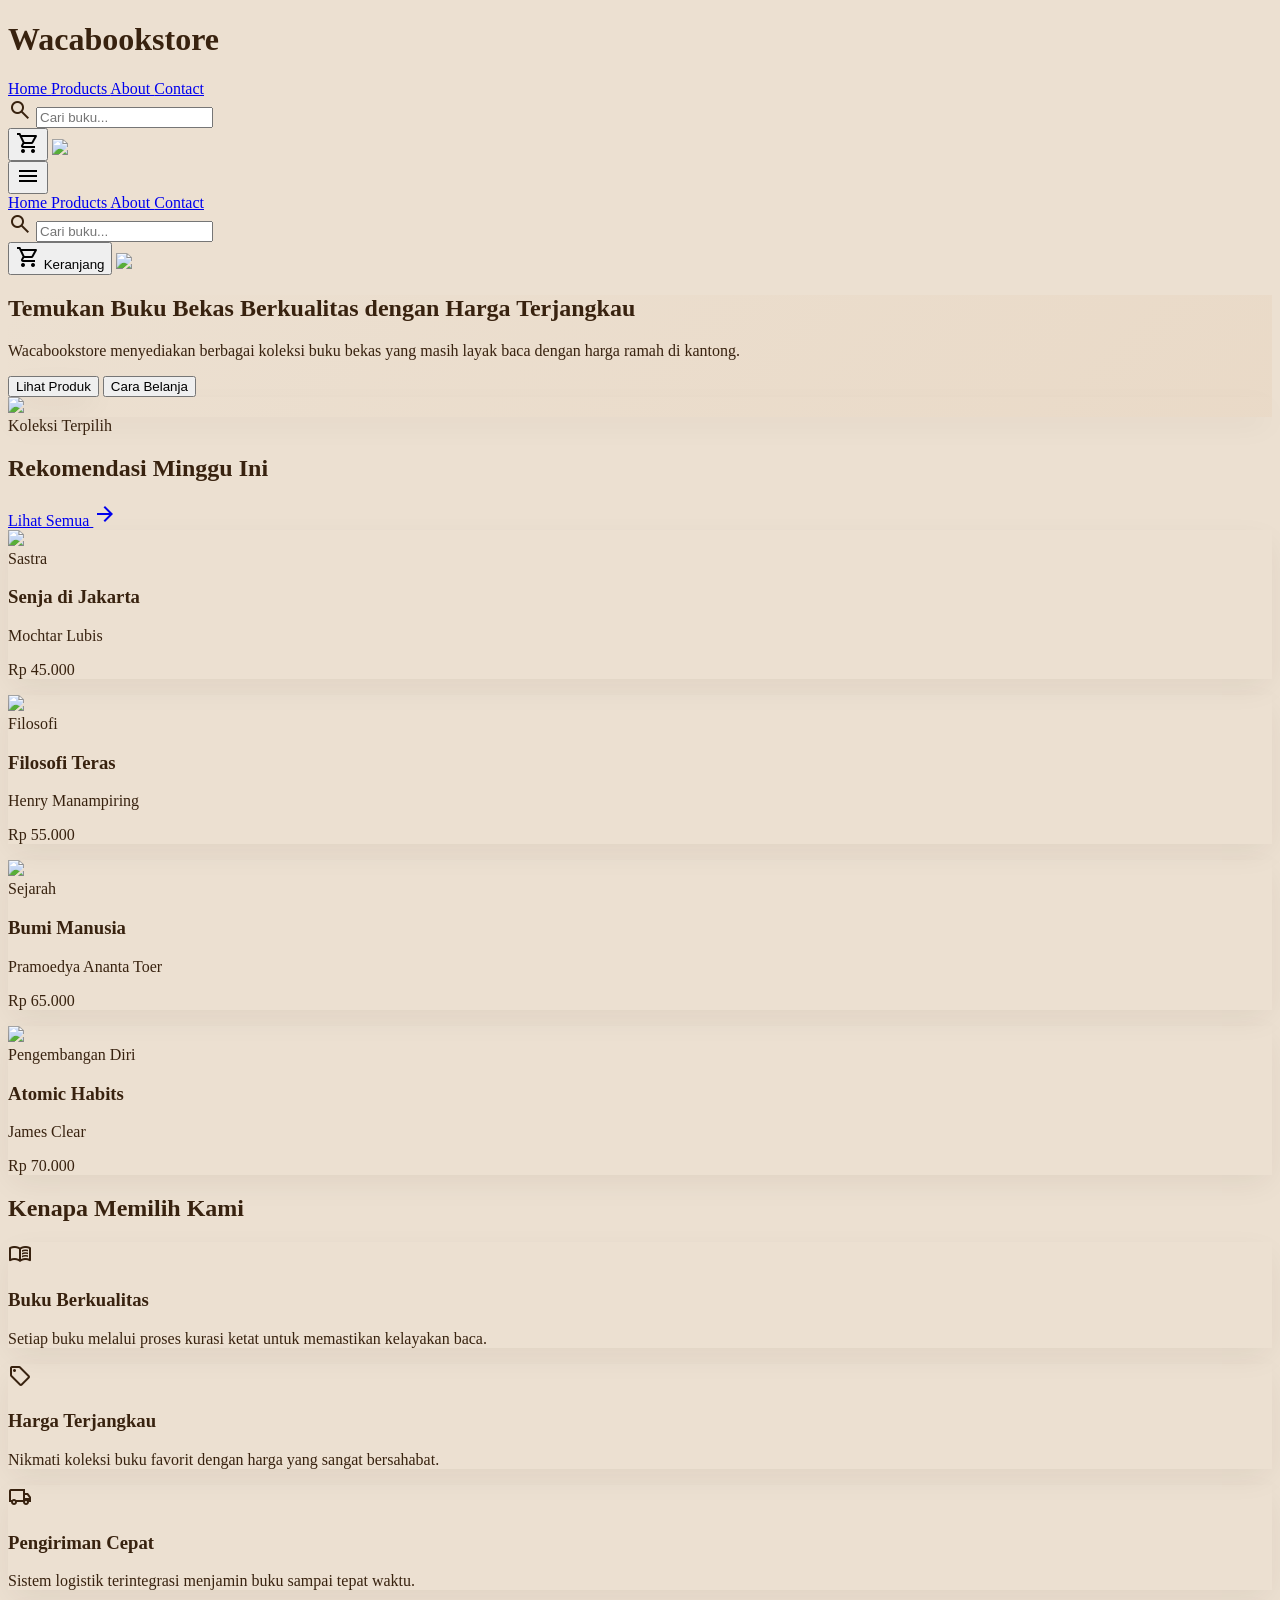
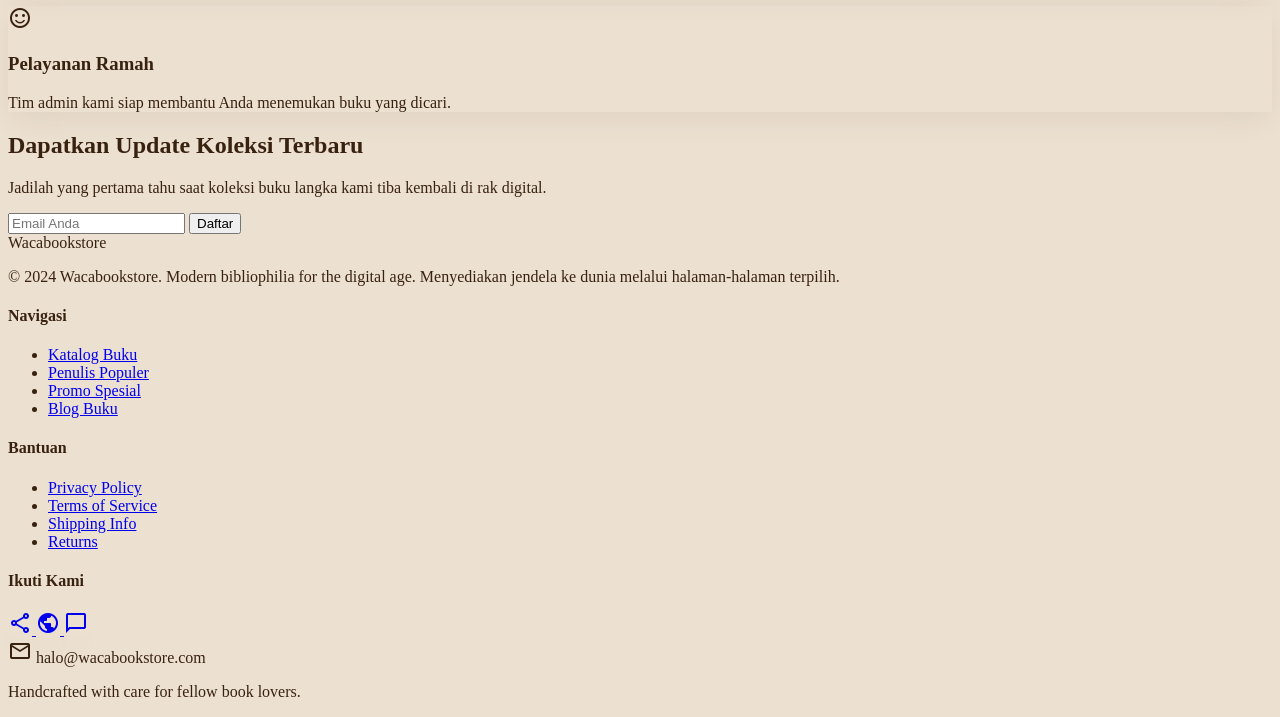
==== commit 0761253d: "memperbaiki navbar yang jelek" ====
--- a/index.html
+++ b/index.html
@@ -1,251 +1,624 @@
-<!DOCTYPE html>
-
-<html class="light" lang="id"><head>
-<meta charset="utf-8"/>
-<meta content="width=device-width, initial-scale=1.0" name="viewport"/>
-<title>Wacabookstore | Temukan Buku Bekas Berkualitas</title>
-<script src="https://cdn.tailwindcss.com?plugins=forms,container-queries"></script>
-<link href="https://fonts.googleapis.com/css2?family=Montserrat:wght@400;500;700;800;900&amp;display=swap" rel="stylesheet"/>
-<link href="https://fonts.googleapis.com/css2?family=Material+Symbols+Outlined:wght,FILL@100..700,0..1&amp;display=swap" rel="stylesheet"/>
-<link href="https://fonts.googleapis.com/css2?family=Material+Symbols+Outlined:wght,FILL@100..700,0..1&amp;display=swap" rel="stylesheet"/>
-<script src="tailwind-config.js"></script>
-<link rel="stylesheet" href="style.css"/>
-</head>
-<body class="font-body-md">
-<!-- TopNavBar -->
-<header class="bg-surface sticky top-0 z-50 shadow-sm w-full h-20 transition-all duration-300">
-<div class="flex justify-between items-center w-full px-margin-mobile md:px-margin-desktop max-w-container-max mx-auto h-full">
-<div class="text-headline-md font-headline-md font-black text-primary">Wacabookstore</div>
-<nav class="hidden md:flex items-center gap-8">
-<a class="text-primary font-bold relative after:content-[''] after:absolute after:-bottom-1 after:left-1/2 after:-translate-x-1/2 after:w-1 after:h-1 after:bg-primary after:rounded-full font-label-bold text-label-bold" href="#">Home</a>
-<a class="text-on-surface-variant hover:text-primary transition-colors duration-300 font-label-bold text-label-bold" href="#">Products</a>
-<a class="text-on-surface-variant hover:text-primary transition-colors duration-300 font-label-bold text-label-bold" href="#">About</a>
-<a class="text-on-surface-variant hover:text-primary transition-colors duration-300 font-label-bold text-label-bold" href="#">Contact</a>
-</nav>
-<div class="flex items-center gap-4">
-<div class="hidden lg:flex items-center bg-white border border-[#D4A373] rounded-lg px-3 py-1.5">
-<span class="material-symbols-outlined text-on-surface-variant text-lg mr-2">search</span>
-<input class="bg-transparent border-none focus:ring-0 text-body-sm w-40" placeholder="Cari judul buku..." type="text"/>
+<!doctype html>
+
+<html class="light" lang="id">
+  <head>
+    <meta charset="utf-8" />
+    <meta content="width=device-width, initial-scale=1.0" name="viewport" />
+    <title>Wacabookstore | Temukan Buku Bekas Berkualitas</title>
+    <script src="https://cdn.tailwindcss.com?plugins=forms,container-queries"></script>
+    <link
+      href="https://fonts.googleapis.com/css2?family=Montserrat:wght@400;500;700;800;900&amp;display=swap"
+      rel="stylesheet"
+    />
+    <link
+      href="https://fonts.googleapis.com/css2?family=Material+Symbols+Outlined:wght,FILL@100..700,0..1&amp;display=swap"
+      rel="stylesheet"
+    />
+    <link
+      href="https://fonts.googleapis.com/css2?family=Material+Symbols+Outlined:wght,FILL@100..700,0..1&amp;display=swap"
+      rel="stylesheet"
+    />
+    <script src="tailwind-config.js"></script>
+    <link rel="stylesheet" href="style.css" />
+  </head>
+  <body class="font-body-md">
+    <!-- TopNavBar -->
+    <header class="sticky top-0 z-50 bg-surface shadow-sm">
+      <div
+        class="max-w-container-max mx-auto px-margin-mobile md:px-margin-desktop"
+      >
+        <div class="flex items-center justify-between h-20">
+          <!-- Logo -->
+          <h1 class="text-headline-md font-black text-primary">
+            Wacabookstore
+          </h1>
+
+          <!-- Desktop -->
+          <div class="hidden md:flex items-center gap-8">
+            <nav class="flex gap-8">
+              <a href="index.html" class="text-primary font-bold"> Home </a>
+
+              <a href="../products/index.html" class="hover:text-primary">
+                Products
+              </a>
+
+              <a href="../about_us/index.html" class="hover:text-primary">
+                About
+              </a>
+
+              <a href="#contact" class="hover:text-primary"> Contact </a>
+            </nav>
+
+            <!-- Search -->
+            <div class="flex items-center border rounded-lg px-3 py-2">
+              <span class="material-symbols-outlined mr-2"> search </span>
+
+              <input
+                type="text"
+                placeholder="Cari buku..."
+                class="outline-none bg-transparent w-40"
+              />
+            </div>
+
+            <button>
+              <span class="material-symbols-outlined text-2xl">
+                shopping_cart
+              </span>
+            </button>
+
+            <img src="avatar.jpg" class="w-10 h-10 rounded-full object-cover" />
+          </div>
+
+          <!-- Hamburger -->
+          <button id="menuBtn" class="md:hidden">
+            <span id="menuIcon" class="material-symbols-outlined text-3xl">
+              menu
+            </span>
+          </button>
+        </div>
+
+        <!-- Mobile Menu -->
+        <div
+    id="mobileMenu"
+    class="hidden md:hidden absolute top-20 left-0 w-full bg-white shadow-xl border-t border-gray-100 z-50">
+
+    <div class="px-6 py-6">
+
+        <nav class="flex flex-col gap-5">
+
+            <a href="index.html" class="font-semibold hover:text-[#38220F]">
+                Home
+            </a>
+
+            <a href="../products/index.html" class="hover:text-[#38220F]">
+                Products
+            </a>
+
+            <a href="../about_us/index.html" class="hover:text-[#38220F]">
+                About
+            </a>
+
+            <a href="#contact" class="hover:text-[#38220F]">
+                Contact
+            </a>
+
+        </nav>
+
+        <div class="flex items-center mt-6 border rounded-xl px-3 py-2">
+            <span class="material-symbols-outlined mr-2">search</span>
+
+            <input
+                type="text"
+                placeholder="Cari buku..."
+                class="w-full outline-none bg-transparent">
+        </div>
+
+        <div class="flex items-center justify-between mt-6">
+
+            <button class="flex items-center gap-2">
+                <span class="material-symbols-outlined">shopping_cart</span>
+                Keranjang
+            </button>
+
+            <img
+                src="avatar.jpg"
+                class="w-10 h-10 rounded-full object-cover">
+
+        </div>
+
+    </div>
+
 </div>
-<button class="active:scale-95 transition-transform duration-200">
-<span class="material-symbols-outlined text-primary text-2xl">shopping_cart</span>
-</button>
-<div class="w-10 h-10 rounded-full bg-secondary-container flex items-center justify-center overflow-hidden border-2 border-white shadow-sm">
-<img class="w-full h-full object-cover" data-alt="A professional studio portrait of a friendly young woman with warm lighting and a soft focus library background. She is smiling gently at the camera, wearing a minimalist cream-colored knit sweater. The overall aesthetic is clean, intellectual, and inviting, matching a high-end bookstore's brand personality." src="https://lh3.googleusercontent.com/aida-public/[base64]"/>
-</div>
-</div>
-</div>
-</header>
-<main>
-<!-- Hero Section -->
-<section class="hero-gradient pt-12 pb-20 md:py-24">
-<div class="max-w-container-max mx-auto px-margin-mobile md:px-margin-desktop grid grid-cols-1 lg:grid-cols-2 gap-12 items-center">
-<div class="order-2 lg:order-1">
-<h1 class="text-headline-xl-mobile md:text-headline-xl font-headline-xl text-primary mb-6">
-                        Temukan Buku Bekas Berkualitas dengan Harga Terjangkau
-                    </h1>
-<p class="text-body-lg font-body-lg text-on-surface-variant mb-10 max-w-xl">
-                        Wacabookstore menyediakan berbagai koleksi buku bekas yang masih layak baca dengan harga ramah di kantong.
-                    </p>
-<div class="flex flex-wrap gap-4">
-<button class="bg-[#38220F] text-white font-label-bold text-label-bold px-8 py-4 rounded-xl uppercase hover:opacity-90 transition-all soft-shadow active:scale-95">
-                            Lihat Produk
-                        </button>
-<button class="border-2 border-[#38220F] text-[#38220F] font-label-bold text-label-bold px-8 py-4 rounded-xl uppercase hover:bg-[#38220F] hover:text-white transition-all active:scale-95">
-                            Cara Belanja
-                        </button>
-</div>
-</div>
-<div class="order-1 lg:order-2 flex justify-center">
-<div class="relative w-full max-w-md aspect-square bg-white rounded-[48px] overflow-hidden soft-shadow rotate-3 transform hover:rotate-0 transition-transform duration-500">
-<img class="w-full h-full object-cover" data-alt="An artistic, high-resolution composition of a tall, aesthetic stack of vintage and modern hardcover books. The books are arranged neatly in a minimalist light-filled studio. The color palette consists of soft creams, deep browns, and muted terracotta. Soft morning sunlight streams through a window, creating long, gentle shadows and highlighting the tactile texture of the paper and linen covers." src="https://lh3.googleusercontent.com/aida-public/[base64]"/>
-<div class="absolute inset-0 bg-primary/5"></div>
-</div>
-</div>
-</div>
-</section>
-<!-- Featured Books Grid -->
-<section class="py-20 bg-[#f9f9f9]">
-<div class="max-w-container-max mx-auto px-margin-mobile md:px-margin-desktop">
-<div class="flex justify-between items-end mb-12">
-<div>
-<span class="text-label-bold font-label-bold text-[#D4A373] uppercase tracking-widest block mb-2">Koleksi Terpilih</span>
-<h2 class="text-headline-lg-mobile md:text-headline-lg font-headline-lg text-primary">Rekomendasi Minggu Ini</h2>
-</div>
-<a class="hidden md:flex items-center gap-2 text-primary font-bold hover:underline" href="#">
-                        Lihat Semua <span class="material-symbols-outlined">arrow_forward</span>
-</a>
-</div>
-<div class="grid grid-cols-2 md:grid-cols-3 lg:grid-cols-4 gap-gutter">
-<!-- Book Card 1 -->
-<div class="group bg-white rounded-[24px] p-4 soft-shadow hover:-translate-y-2 transition-all duration-300">
-<div class="aspect-[3/4] rounded-xl overflow-hidden mb-4 bg-surface-container">
-<img class="w-full h-full object-cover group-hover:scale-110 transition-transform duration-500" data-alt="Close-up of a classic literature book cover on a wooden desk. The book has elegant gold-embossed typography on a dark navy blue spine. Beside it lies a pair of reading glasses and a dried leaf. The lighting is moody and intellectual, emphasizing a calm discovery atmosphere. Colors are deep blues, rich browns, and warm cream highlights." src="https://lh3.googleusercontent.com/aida-public/[base64]"/>
-</div>
-<div class="space-y-1">
-<div class="bg-secondary-container px-2 py-0.5 rounded-full inline-block mb-2">
-<span class="text-[10px] font-label-bold text-on-secondary-container uppercase">Sastra</span>
-</div>
-<h3 class="text-headline-md font-headline-md text-primary line-clamp-1">Senja di Jakarta</h3>
-<p class="text-body-sm font-body-sm text-on-surface-variant">Mochtar Lubis</p>
-<p class="text-primary font-bold pt-2">Rp 45.000</p>
-</div>
-</div>
-<!-- Book Card 2 -->
-<div class="group bg-white rounded-[24px] p-4 soft-shadow hover:-translate-y-2 transition-all duration-300">
-<div class="aspect-[3/4] rounded-xl overflow-hidden mb-4 bg-surface-container">
-<img class="w-full h-full object-cover group-hover:scale-110 transition-transform duration-500" data-alt="A modern minimalist book cover with abstract geometric shapes in earth tones. The title is written in a clean serif font. The book is placed on a pristine white surface with a slight ambient shadow. High-key lighting makes the image feel airy and contemporary, aligning with the modern used bookstore aesthetic. Palette is cream, tan, and dark brown." src="https://lh3.googleusercontent.com/aida-public/[base64]"/>
-</div>
-<div class="space-y-1">
-<div class="bg-secondary-container px-2 py-0.5 rounded-full inline-block mb-2">
-<span class="text-[10px] font-label-bold text-on-secondary-container uppercase">Filosofi</span>
-</div>
-<h3 class="text-headline-md font-headline-md text-primary line-clamp-1">Filosofi Teras</h3>
-<p class="text-body-sm font-body-sm text-on-surface-variant">Henry Manampiring</p>
-<p class="text-primary font-bold pt-2">Rp 55.000</p>
-</div>
-</div>
-<!-- Book Card 3 -->
-<div class="group bg-white rounded-[24px] p-4 soft-shadow hover:-translate-y-2 transition-all duration-300">
-<div class="aspect-[3/4] rounded-xl overflow-hidden mb-4 bg-surface-container">
-<img class="w-full h-full object-cover group-hover:scale-110 transition-transform duration-500" data-alt="A vintage style book cover with intricate botanical illustrations. The book is surrounded by soft natural elements like a sprig of lavender. The setting is a cozy corner of a rustic library with warm wood textures. The visual style is tactile and nostalgic, invoking the scent of paper and old ink. Lighting is soft and directional." src="https://lh3.googleusercontent.com/aida-public/[base64]"/>
-</div>
-<div class="space-y-1">
-<div class="bg-secondary-container px-2 py-0.5 rounded-full inline-block mb-2">
-<span class="text-[10px] font-label-bold text-on-secondary-container uppercase">Sejarah</span>
-</div>
-<h3 class="text-headline-md font-headline-md text-primary line-clamp-1">Bumi Manusia</h3>
-<p class="text-body-sm font-body-sm text-on-surface-variant">Pramoedya Ananta Toer</p>
-<p class="text-primary font-bold pt-2">Rp 65.000</p>
-</div>
-</div>
-<!-- Book Card 4 -->
-<div class="group bg-white rounded-[24px] p-4 soft-shadow hover:-translate-y-2 transition-all duration-300">
-<div class="aspect-[3/4] rounded-xl overflow-hidden mb-4 bg-surface-container">
-<img class="w-full h-full object-cover group-hover:scale-110 transition-transform duration-500" data-alt="A collection of diverse books stacked on a minimalist white shelf. The focus is on a single book with a bright, clean cover design. The lighting is bright and modern, creating a light-mode aesthetic. The composition uses generous white space and soft shadows to give a sense of calm discovery and professional curation." src="https://lh3.googleusercontent.com/aida-public/[base64]"/>
-</div>
-<div class="space-y-1">
-<div class="bg-secondary-container px-2 py-0.5 rounded-full inline-block mb-2">
-<span class="text-[10px] font-label-bold text-on-secondary-container uppercase">Pengembangan Diri</span>
-</div>
-<h3 class="text-headline-md font-headline-md text-primary line-clamp-1">Atomic Habits</h3>
-<p class="text-body-sm font-body-sm text-on-surface-variant">James Clear</p>
-<p class="text-primary font-bold pt-2">Rp 70.000</p>
-</div>
-</div>
-</div>
-</div>
-</section>
-<!-- Kenapa Memilih Kami Section -->
-<section class="py-24 px-margin-mobile md:px-margin-desktop bg-[#ECE0D1]">
-<div class="max-w-container-max mx-auto text-center mb-16">
-<h2 class="text-headline-lg-mobile md:text-headline-lg font-headline-lg text-primary mb-4">Kenapa Memilih Kami</h2>
-<div class="w-20 h-1 bg-primary mx-auto rounded-full"></div>
-</div>
-<div class="max-w-container-max mx-auto grid grid-cols-1 md:grid-cols-2 lg:grid-cols-4 gap-8">
-<!-- Feature 1 -->
-<div class="bg-white p-8 rounded-[32px] soft-shadow flex flex-col items-center text-center group hover:bg-[#38220F] transition-colors duration-500">
-<div class="w-16 h-16 bg-[#ECE0D1] rounded-2xl flex items-center justify-center mb-6 group-hover:bg-primary-container transition-colors duration-500">
-<span class="material-symbols-outlined text-primary text-3xl group-hover:text-on-primary-container">menu_book</span>
-</div>
-<h3 class="text-headline-md font-headline-md text-primary mb-3 group-hover:text-white">Buku Berkualitas</h3>
-<p class="text-body-sm font-body-sm text-on-surface-variant group-hover:text-on-primary-fixed-variant">Setiap buku melalui proses kurasi ketat untuk memastikan kelayakan baca.</p>
-</div>
-<!-- Feature 2 -->
-<div class="bg-white p-8 rounded-[32px] soft-shadow flex flex-col items-center text-center group hover:bg-[#38220F] transition-colors duration-500">
-<div class="w-16 h-16 bg-[#ECE0D1] rounded-2xl flex items-center justify-center mb-6 group-hover:bg-primary-container transition-colors duration-500">
-<span class="material-symbols-outlined text-primary text-3xl group-hover:text-on-primary-container">sell</span>
-</div>
-<h3 class="text-headline-md font-headline-md text-primary mb-3 group-hover:text-white">Harga Terjangkau</h3>
-<p class="text-body-sm font-body-sm text-on-surface-variant group-hover:text-on-primary-fixed-variant">Nikmati koleksi buku favorit dengan harga yang sangat bersahabat.</p>
-</div>
-<!-- Feature 3 -->
-<div class="bg-white p-8 rounded-[32px] soft-shadow flex flex-col items-center text-center group hover:bg-[#38220F] transition-colors duration-500">
-<div class="w-16 h-16 bg-[#ECE0D1] rounded-2xl flex items-center justify-center mb-6 group-hover:bg-primary-container transition-colors duration-500">
-<span class="material-symbols-outlined text-primary text-3xl group-hover:text-on-primary-container">local_shipping</span>
-</div>
-<h3 class="text-headline-md font-headline-md text-primary mb-3 group-hover:text-white">Pengiriman Cepat</h3>
-<p class="text-body-sm font-body-sm text-on-surface-variant group-hover:text-on-primary-fixed-variant">Sistem logistik terintegrasi menjamin buku sampai tepat waktu.</p>
-</div>
-<!-- Feature 4 -->
-<div class="bg-white p-8 rounded-[32px] soft-shadow flex flex-col items-center text-center group hover:bg-[#38220F] transition-colors duration-500">
-<div class="w-16 h-16 bg-[#ECE0D1] rounded-2xl flex items-center justify-center mb-6 group-hover:bg-primary-container transition-colors duration-500">
-<span class="material-symbols-outlined text-primary text-3xl group-hover:text-on-primary-container">sentiment_satisfied</span>
-</div>
-<h3 class="text-headline-md font-headline-md text-primary mb-3 group-hover:text-white">Pelayanan Ramah</h3>
-<p class="text-body-sm font-body-sm text-on-surface-variant group-hover:text-on-primary-fixed-variant">Tim admin kami siap membantu Anda menemukan buku yang dicari.</p>
-</div>
-</div>
-</section>
-<!-- Newsletter / CTA -->
-<section class="py-20">
-<div class="max-w-container-max mx-auto px-margin-mobile md:px-margin-desktop">
-<div class="bg-[#38220F] rounded-[48px] p-12 md:p-20 text-white relative overflow-hidden flex flex-col lg:flex-row items-center justify-between gap-12">
-<div class="relative z-10 max-w-xl text-center lg:text-left">
-<h2 class="text-headline-lg font-headline-lg mb-6">Dapatkan Update Koleksi Terbaru</h2>
-<p class="text-body-lg opacity-80 mb-0">Jadilah yang pertama tahu saat koleksi buku langka kami tiba kembali di rak digital.</p>
-</div>
-<div class="relative z-10 w-full max-w-md">
-<form class="flex flex-col sm:flex-row gap-4">
-<input class="flex-1 bg-white/10 border border-white/20 rounded-xl px-6 py-4 focus:bg-white/20 focus:outline-none placeholder:text-white/50 text-white" placeholder="Email Anda" type="email"/>
-<button class="bg-[#D4A373] text-[#38220F] font-bold px-8 py-4 rounded-xl hover:bg-white transition-colors">Daftar</button>
-</form>
-</div>
-<!-- Decorative Circle -->
-<div class="absolute -right-20 -bottom-20 w-80 h-80 bg-[#D4A373]/10 rounded-full blur-3xl"></div>
-</div>
-</div>
-</section>
-</main>
-<!-- Footer -->
-<footer class="bg-surface-container w-full py-12 md:py-20 px-margin-mobile md:px-margin-desktop border-t border-outline-variant">
-<div class="max-w-container-max mx-auto grid grid-cols-1 md:grid-cols-4 gap-gutter">
-<div class="col-span-1 md:col-span-1">
-<div class="text-headline-md font-headline-md font-black text-primary mb-6">Wacabookstore</div>
-<p class="text-body-sm text-on-surface-variant leading-relaxed">
-                    © 2024 Wacabookstore. Modern bibliophilia for the digital age. Menyediakan jendela ke dunia melalui halaman-halaman terpilih.
+      <!-- Hero Section -->
+      <section class="hero-gradient pt-12 pb-20 md:py-24">
+        <div
+          class="max-w-container-max mx-auto px-margin-mobile md:px-margin-desktop grid grid-cols-1 lg:grid-cols-2 gap-12 items-center"
+        >
+          <div class="order-2 lg:order-1">
+            <h1
+              class="text-headline-xl-mobile md:text-headline-xl font-headline-xl text-primary mb-6"
+            >
+              Temukan Buku Bekas Berkualitas dengan Harga Terjangkau
+            </h1>
+            <p
+              class="text-body-lg font-body-lg text-on-surface-variant mb-10 max-w-xl"
+            >
+              Wacabookstore menyediakan berbagai koleksi buku bekas yang masih
+              layak baca dengan harga ramah di kantong.
+            </p>
+            <div class="flex flex-wrap gap-4">
+              <button
+                class="bg-[#38220F] text-white font-label-bold text-label-bold px-8 py-4 rounded-xl uppercase hover:opacity-90 transition-all soft-shadow active:scale-95"
+              >
+                Lihat Produk
+              </button>
+              <button
+                class="border-2 border-[#38220F] text-[#38220F] font-label-bold text-label-bold px-8 py-4 rounded-xl uppercase hover:bg-[#38220F] hover:text-white transition-all active:scale-95"
+              >
+                Cara Belanja
+              </button>
+            </div>
+          </div>
+          <div class="order-1 lg:order-2 flex justify-center">
+            <div
+              class="relative w-full max-w-md aspect-square bg-white rounded-[48px] overflow-hidden soft-shadow rotate-3 transform hover:rotate-0 transition-transform duration-500"
+            >
+              <img
+                class="w-full h-full object-cover"
+                data-alt="An artistic, high-resolution composition of a tall, aesthetic stack of vintage and modern hardcover books. The books are arranged neatly in a minimalist light-filled studio. The color palette consists of soft creams, deep browns, and muted terracotta. Soft morning sunlight streams through a window, creating long, gentle shadows and highlighting the tactile texture of the paper and linen covers."
+                src="https://lh3.googleusercontent.com/aida-public/[base64]"
+              />
+              <div class="absolute inset-0 bg-primary/5"></div>
+            </div>
+          </div>
+        </div>
+      </section>
+      <!-- Featured Books Grid -->
+      <section class="py-20 bg-[#f9f9f9]">
+        <div
+          class="max-w-container-max mx-auto px-margin-mobile md:px-margin-desktop"
+        >
+          <div class="flex justify-between items-end mb-12">
+            <div>
+              <span
+                class="text-label-bold font-label-bold text-[#D4A373] uppercase tracking-widest block mb-2"
+                >Koleksi Terpilih</span
+              >
+              <h2
+                class="text-headline-lg-mobile md:text-headline-lg font-headline-lg text-primary"
+              >
+                Rekomendasi Minggu Ini
+              </h2>
+            </div>
+            <a
+              class="hidden md:flex items-center gap-2 text-primary font-bold hover:underline"
+              href="#"
+            >
+              Lihat Semua
+              <span class="material-symbols-outlined">arrow_forward</span>
+            </a>
+          </div>
+          <div
+            class="grid grid-cols-2 md:grid-cols-3 lg:grid-cols-4 gap-gutter"
+          >
+            <!-- Book Card 1 -->
+            <div
+              class="group bg-white rounded-[24px] p-4 soft-shadow hover:-translate-y-2 transition-all duration-300"
+            >
+              <div
+                class="aspect-[3/4] rounded-xl overflow-hidden mb-4 bg-surface-container"
+              >
+                <img
+                  class="w-full h-full object-cover group-hover:scale-110 transition-transform duration-500"
+                  data-alt="Close-up of a classic literature book cover on a wooden desk. The book has elegant gold-embossed typography on a dark navy blue spine. Beside it lies a pair of reading glasses and a dried leaf. The lighting is moody and intellectual, emphasizing a calm discovery atmosphere. Colors are deep blues, rich browns, and warm cream highlights."
+                  src="https://lh3.googleusercontent.com/aida-public/[base64]"
+                />
+              </div>
+              <div class="space-y-1">
+                <div
+                  class="bg-secondary-container px-2 py-0.5 rounded-full inline-block mb-2"
+                >
+                  <span
+                    class="text-[10px] font-label-bold text-on-secondary-container uppercase"
+                    >Sastra</span
+                  >
+                </div>
+                <h3
+                  class="text-headline-md font-headline-md text-primary line-clamp-1"
+                >
+                  Senja di Jakarta
+                </h3>
+                <p class="text-body-sm font-body-sm text-on-surface-variant">
+                  Mochtar Lubis
                 </p>
-</div>
-<div>
-<h4 class="font-label-bold text-label-bold text-primary uppercase mb-6">Navigasi</h4>
-<ul class="space-y-4">
-<li><a class="text-body-sm text-on-surface-variant hover:text-primary transition-colors" href="#">Katalog Buku</a></li>
-<li><a class="text-body-sm text-on-surface-variant hover:text-primary transition-colors" href="#">Penulis Populer</a></li>
-<li><a class="text-body-sm text-on-surface-variant hover:text-primary transition-colors" href="#">Promo Spesial</a></li>
-<li><a class="text-body-sm text-on-surface-variant hover:text-primary transition-colors" href="#">Blog Buku</a></li>
-</ul>
-</div>
-<div>
-<h4 class="font-label-bold text-label-bold text-primary uppercase mb-6">Bantuan</h4>
-<ul class="space-y-4">
-<li><a class="text-body-sm text-on-surface-variant hover:text-primary transition-colors" href="#">Privacy Policy</a></li>
-<li><a class="text-body-sm text-on-surface-variant hover:text-primary transition-colors" href="#">Terms of Service</a></li>
-<li><a class="text-body-sm text-on-surface-variant hover:text-primary transition-colors" href="#">Shipping Info</a></li>
-<li><a class="text-body-sm text-on-surface-variant hover:text-primary transition-colors" href="#">Returns</a></li>
-</ul>
-</div>
-<div>
-<h4 class="font-label-bold text-label-bold text-primary uppercase mb-6">Ikuti Kami</h4>
-<div class="flex gap-4 mb-6">
-<a class="w-10 h-10 rounded-full bg-white flex items-center justify-center soft-shadow hover:bg-primary hover:text-white transition-all" href="#">
-<span class="material-symbols-outlined text-lg">share</span>
-</a>
-<a class="w-10 h-10 rounded-full bg-white flex items-center justify-center soft-shadow hover:bg-primary hover:text-white transition-all" href="#">
-<span class="material-symbols-outlined text-lg">public</span>
-</a>
-<a class="w-10 h-10 rounded-full bg-white flex items-center justify-center soft-shadow hover:bg-primary hover:text-white transition-all" href="#">
-<span class="material-symbols-outlined text-lg">chat_bubble</span>
-</a>
-</div>
-<div class="flex items-center gap-2 text-body-sm text-on-surface-variant">
-<span class="material-symbols-outlined text-primary">mail</span>
-                    halo@wacabookstore.com
+                <p class="text-primary font-bold pt-2">Rp 45.000</p>
+              </div>
+            </div>
+            <!-- Book Card 2 -->
+            <div
+              class="group bg-white rounded-[24px] p-4 soft-shadow hover:-translate-y-2 transition-all duration-300"
+            >
+              <div
+                class="aspect-[3/4] rounded-xl overflow-hidden mb-4 bg-surface-container"
+              >
+                <img
+                  class="w-full h-full object-cover group-hover:scale-110 transition-transform duration-500"
+                  data-alt="A modern minimalist book cover with abstract geometric shapes in earth tones. The title is written in a clean serif font. The book is placed on a pristine white surface with a slight ambient shadow. High-key lighting makes the image feel airy and contemporary, aligning with the modern used bookstore aesthetic. Palette is cream, tan, and dark brown."
+                  src="https://lh3.googleusercontent.com/aida-public/[base64]"
+                />
+              </div>
+              <div class="space-y-1">
+                <div
+                  class="bg-secondary-container px-2 py-0.5 rounded-full inline-block mb-2"
+                >
+                  <span
+                    class="text-[10px] font-label-bold text-on-secondary-container uppercase"
+                    >Filosofi</span
+                  >
                 </div>
-</div>
-</div>
-<div class="max-w-container-max mx-auto mt-16 pt-8 border-t border-outline-variant text-center">
-<p class="text-label-bold font-label-bold text-on-surface-variant opacity-60">Handcrafted with care for fellow book lovers.</p>
-</div>
-</footer>
-<script src="script.js"></script>
-</body></html>+                <h3
+                  class="text-headline-md font-headline-md text-primary line-clamp-1"
+                >
+                  Filosofi Teras
+                </h3>
+                <p class="text-body-sm font-body-sm text-on-surface-variant">
+                  Henry Manampiring
+                </p>
+                <p class="text-primary font-bold pt-2">Rp 55.000</p>
+              </div>
+            </div>
+            <!-- Book Card 3 -->
+            <div
+              class="group bg-white rounded-[24px] p-4 soft-shadow hover:-translate-y-2 transition-all duration-300"
+            >
+              <div
+                class="aspect-[3/4] rounded-xl overflow-hidden mb-4 bg-surface-container"
+              >
+                <img
+                  class="w-full h-full object-cover group-hover:scale-110 transition-transform duration-500"
+                  data-alt="A vintage style book cover with intricate botanical illustrations. The book is surrounded by soft natural elements like a sprig of lavender. The setting is a cozy corner of a rustic library with warm wood textures. The visual style is tactile and nostalgic, invoking the scent of paper and old ink. Lighting is soft and directional."
+                  src="https://lh3.googleusercontent.com/aida-public/[base64]"
+                />
+              </div>
+              <div class="space-y-1">
+                <div
+                  class="bg-secondary-container px-2 py-0.5 rounded-full inline-block mb-2"
+                >
+                  <span
+                    class="text-[10px] font-label-bold text-on-secondary-container uppercase"
+                    >Sejarah</span
+                  >
+                </div>
+                <h3
+                  class="text-headline-md font-headline-md text-primary line-clamp-1"
+                >
+                  Bumi Manusia
+                </h3>
+                <p class="text-body-sm font-body-sm text-on-surface-variant">
+                  Pramoedya Ananta Toer
+                </p>
+                <p class="text-primary font-bold pt-2">Rp 65.000</p>
+              </div>
+            </div>
+            <!-- Book Card 4 -->
+            <div
+              class="group bg-white rounded-[24px] p-4 soft-shadow hover:-translate-y-2 transition-all duration-300"
+            >
+              <div
+                class="aspect-[3/4] rounded-xl overflow-hidden mb-4 bg-surface-container"
+              >
+                <img
+                  class="w-full h-full object-cover group-hover:scale-110 transition-transform duration-500"
+                  data-alt="A collection of diverse books stacked on a minimalist white shelf. The focus is on a single book with a bright, clean cover design. The lighting is bright and modern, creating a light-mode aesthetic. The composition uses generous white space and soft shadows to give a sense of calm discovery and professional curation."
+                  src="https://lh3.googleusercontent.com/aida-public/[base64]"
+                />
+              </div>
+              <div class="space-y-1">
+                <div
+                  class="bg-secondary-container px-2 py-0.5 rounded-full inline-block mb-2"
+                >
+                  <span
+                    class="text-[10px] font-label-bold text-on-secondary-container uppercase"
+                    >Pengembangan Diri</span
+                  >
+                </div>
+                <h3
+                  class="text-headline-md font-headline-md text-primary line-clamp-1"
+                >
+                  Atomic Habits
+                </h3>
+                <p class="text-body-sm font-body-sm text-on-surface-variant">
+                  James Clear
+                </p>
+                <p class="text-primary font-bold pt-2">Rp 70.000</p>
+              </div>
+            </div>
+          </div>
+        </div>
+      </section>
+      <!-- Kenapa Memilih Kami Section -->
+      <section class="py-24 px-margin-mobile md:px-margin-desktop bg-[#ECE0D1]">
+        <div class="max-w-container-max mx-auto text-center mb-16">
+          <h2
+            class="text-headline-lg-mobile md:text-headline-lg font-headline-lg text-primary mb-4"
+          >
+            Kenapa Memilih Kami
+          </h2>
+          <div class="w-20 h-1 bg-primary mx-auto rounded-full"></div>
+        </div>
+        <div
+          class="max-w-container-max mx-auto grid grid-cols-1 md:grid-cols-2 lg:grid-cols-4 gap-8"
+        >
+          <!-- Feature 1 -->
+          <div
+            class="bg-white p-8 rounded-[32px] soft-shadow flex flex-col items-center text-center group hover:bg-[#38220F] transition-colors duration-500"
+          >
+            <div
+              class="w-16 h-16 bg-[#ECE0D1] rounded-2xl flex items-center justify-center mb-6 group-hover:bg-primary-container transition-colors duration-500"
+            >
+              <span
+                class="material-symbols-outlined text-primary text-3xl group-hover:text-on-primary-container"
+                >menu_book</span
+              >
+            </div>
+            <h3
+              class="text-headline-md font-headline-md text-primary mb-3 group-hover:text-white"
+            >
+              Buku Berkualitas
+            </h3>
+            <p
+              class="text-body-sm font-body-sm text-on-surface-variant group-hover:text-on-primary-fixed-variant"
+            >
+              Setiap buku melalui proses kurasi ketat untuk memastikan kelayakan
+              baca.
+            </p>
+          </div>
+          <!-- Feature 2 -->
+          <div
+            class="bg-white p-8 rounded-[32px] soft-shadow flex flex-col items-center text-center group hover:bg-[#38220F] transition-colors duration-500"
+          >
+            <div
+              class="w-16 h-16 bg-[#ECE0D1] rounded-2xl flex items-center justify-center mb-6 group-hover:bg-primary-container transition-colors duration-500"
+            >
+              <span
+                class="material-symbols-outlined text-primary text-3xl group-hover:text-on-primary-container"
+                >sell</span
+              >
+            </div>
+            <h3
+              class="text-headline-md font-headline-md text-primary mb-3 group-hover:text-white"
+            >
+              Harga Terjangkau
+            </h3>
+            <p
+              class="text-body-sm font-body-sm text-on-surface-variant group-hover:text-on-primary-fixed-variant"
+            >
+              Nikmati koleksi buku favorit dengan harga yang sangat bersahabat.
+            </p>
+          </div>
+          <!-- Feature 3 -->
+          <div
+            class="bg-white p-8 rounded-[32px] soft-shadow flex flex-col items-center text-center group hover:bg-[#38220F] transition-colors duration-500"
+          >
+            <div
+              class="w-16 h-16 bg-[#ECE0D1] rounded-2xl flex items-center justify-center mb-6 group-hover:bg-primary-container transition-colors duration-500"
+            >
+              <span
+                class="material-symbols-outlined text-primary text-3xl group-hover:text-on-primary-container"
+                >local_shipping</span
+              >
+            </div>
+            <h3
+              class="text-headline-md font-headline-md text-primary mb-3 group-hover:text-white"
+            >
+              Pengiriman Cepat
+            </h3>
+            <p
+              class="text-body-sm font-body-sm text-on-surface-variant group-hover:text-on-primary-fixed-variant"
+            >
+              Sistem logistik terintegrasi menjamin buku sampai tepat waktu.
+            </p>
+          </div>
+          <!-- Feature 4 -->
+          <div
+            class="bg-white p-8 rounded-[32px] soft-shadow flex flex-col items-center text-center group hover:bg-[#38220F] transition-colors duration-500"
+          >
+            <div
+              class="w-16 h-16 bg-[#ECE0D1] rounded-2xl flex items-center justify-center mb-6 group-hover:bg-primary-container transition-colors duration-500"
+            >
+              <span
+                class="material-symbols-outlined text-primary text-3xl group-hover:text-on-primary-container"
+                >sentiment_satisfied</span
+              >
+            </div>
+            <h3
+              class="text-headline-md font-headline-md text-primary mb-3 group-hover:text-white"
+            >
+              Pelayanan Ramah
+            </h3>
+            <p
+              class="text-body-sm font-body-sm text-on-surface-variant group-hover:text-on-primary-fixed-variant"
+            >
+              Tim admin kami siap membantu Anda menemukan buku yang dicari.
+            </p>
+          </div>
+        </div>
+      </section>
+      <!-- Newsletter / CTA -->
+      <section class="py-20">
+        <div
+          class="max-w-container-max mx-auto px-margin-mobile md:px-margin-desktop"
+        >
+          <div
+            class="bg-[#38220F] rounded-[48px] p-12 md:p-20 text-white relative overflow-hidden flex flex-col lg:flex-row items-center justify-between gap-12"
+          >
+            <div class="relative z-10 max-w-xl text-center lg:text-left">
+              <h2 class="text-headline-lg font-headline-lg mb-6">
+                Dapatkan Update Koleksi Terbaru
+              </h2>
+              <p class="text-body-lg opacity-80 mb-0">
+                Jadilah yang pertama tahu saat koleksi buku langka kami tiba
+                kembali di rak digital.
+              </p>
+            </div>
+            <div class="relative z-10 w-full max-w-md">
+              <form class="flex flex-col sm:flex-row gap-4">
+                <input
+                  class="flex-1 bg-white/10 border border-white/20 rounded-xl px-6 py-4 focus:bg-white/20 focus:outline-none placeholder:text-white/50 text-white"
+                  placeholder="Email Anda"
+                  type="email"
+                />
+                <button
+                  class="bg-[#D4A373] text-[#38220F] font-bold px-8 py-4 rounded-xl hover:bg-white transition-colors"
+                >
+                  Daftar
+                </button>
+              </form>
+            </div>
+            <!-- Decorative Circle -->
+            <div
+              class="absolute -right-20 -bottom-20 w-80 h-80 bg-[#D4A373]/10 rounded-full blur-3xl"
+            ></div>
+          </div>
+        </div>
+      </section>
+    </main>
+    <!-- Footer -->
+    <footer
+      class="bg-surface-container w-full py-12 md:py-20 px-margin-mobile md:px-margin-desktop border-t border-outline-variant"
+    >
+      <div
+        class="max-w-container-max mx-auto grid grid-cols-1 md:grid-cols-4 gap-gutter"
+      >
+        <div class="col-span-1 md:col-span-1">
+          <div
+            class="text-headline-md font-headline-md font-black text-primary mb-6"
+          >
+            Wacabookstore
+          </div>
+          <p class="text-body-sm text-on-surface-variant leading-relaxed">
+            © 2024 Wacabookstore. Modern bibliophilia for the digital age.
+            Menyediakan jendela ke dunia melalui halaman-halaman terpilih.
+          </p>
+        </div>
+        <div>
+          <h4
+            class="font-label-bold text-label-bold text-primary uppercase mb-6"
+          >
+            Navigasi
+          </h4>
+          <ul class="space-y-4">
+            <li>
+              <a
+                class="text-body-sm text-on-surface-variant hover:text-primary transition-colors"
+                href="#"
+                >Katalog Buku</a
+              >
+            </li>
+            <li>
+              <a
+                class="text-body-sm text-on-surface-variant hover:text-primary transition-colors"
+                href="#"
+                >Penulis Populer</a
+              >
+            </li>
+            <li>
+              <a
+                class="text-body-sm text-on-surface-variant hover:text-primary transition-colors"
+                href="#"
+                >Promo Spesial</a
+              >
+            </li>
+            <li>
+              <a
+                class="text-body-sm text-on-surface-variant hover:text-primary transition-colors"
+                href="#"
+                >Blog Buku</a
+              >
+            </li>
+          </ul>
+        </div>
+        <div>
+          <h4
+            class="font-label-bold text-label-bold text-primary uppercase mb-6"
+          >
+            Bantuan
+          </h4>
+          <ul class="space-y-4">
+            <li>
+              <a
+                class="text-body-sm text-on-surface-variant hover:text-primary transition-colors"
+                href="#"
+                >Privacy Policy</a
+              >
+            </li>
+            <li>
+              <a
+                class="text-body-sm text-on-surface-variant hover:text-primary transition-colors"
+                href="#"
+                >Terms of Service</a
+              >
+            </li>
+            <li>
+              <a
+                class="text-body-sm text-on-surface-variant hover:text-primary transition-colors"
+                href="#"
+                >Shipping Info</a
+              >
+            </li>
+            <li>
+              <a
+                class="text-body-sm text-on-surface-variant hover:text-primary transition-colors"
+                href="#"
+                >Returns</a
+              >
+            </li>
+          </ul>
+        </div>
+        <div>
+          <h4
+            class="font-label-bold text-label-bold text-primary uppercase mb-6"
+          >
+            Ikuti Kami
+          </h4>
+          <div class="flex gap-4 mb-6">
+            <a
+              class="w-10 h-10 rounded-full bg-white flex items-center justify-center soft-shadow hover:bg-primary hover:text-white transition-all"
+              href="#"
+            >
+              <span class="material-symbols-outlined text-lg">share</span>
+            </a>
+            <a
+              class="w-10 h-10 rounded-full bg-white flex items-center justify-center soft-shadow hover:bg-primary hover:text-white transition-all"
+              href="#"
+            >
+              <span class="material-symbols-outlined text-lg">public</span>
+            </a>
+            <a
+              class="w-10 h-10 rounded-full bg-white flex items-center justify-center soft-shadow hover:bg-primary hover:text-white transition-all"
+              href="#"
+            >
+              <span class="material-symbols-outlined text-lg">chat_bubble</span>
+            </a>
+          </div>
+          <div
+            class="flex items-center gap-2 text-body-sm text-on-surface-variant"
+          >
+            <span class="material-symbols-outlined text-primary">mail</span>
+            halo@wacabookstore.com
+          </div>
+        </div>
+      </div>
+      <div
+        class="max-w-container-max mx-auto mt-16 pt-8 border-t border-outline-variant text-center"
+      >
+        <p
+          class="text-label-bold font-label-bold text-on-surface-variant opacity-60"
+        >
+          Handcrafted with care for fellow book lovers.
+        </p>
+      </div>
+    </footer>
+    <script src="script.js"></script>
+  </body>
+</html>
--- a/style.css
+++ b/style.css
@@ -1,14 +1,75 @@
 body {
-            background-color: #ECE0D1; /* Cream background from style guidance */
-            color: #38220F; /* Dark brown accent */
-            overflow-x: hidden;
-        }
-        .material-symbols-outlined {
-            font-variation-settings: 'FILL' 0, 'wght' 400, 'GRAD' 0, 'opsz' 24;
-        }
-        .soft-shadow {
-            box-shadow: 0 10px 30px -5px rgba(56, 34, 15, 0.08);
-        }
-        .hero-gradient {
-            background: linear-gradient(135deg, rgba(236, 224, 209, 0) 0%, rgba(212, 163, 115, 0.1) 100%);
-        }
+  background-color: #ece0d1; /* Cream background from style guidance */
+  color: #38220f; /* Dark brown accent */
+  overflow-x: hidden;
+}
+.material-symbols-outlined {
+  font-variation-settings:
+    "FILL" 0,
+    "wght" 400,
+    "GRAD" 0,
+    "opsz" 24;
+}
+.soft-shadow {
+  box-shadow: 0 10px 30px -5px rgba(56, 34, 15, 0.08);
+}
+.hero-gradient {
+  background: linear-gradient(
+    135deg,
+    rgba(236, 224, 209, 0) 0%,
+    rgba(212, 163, 115, 0.1) 100%
+  );
+}
+.navbar {
+  height: 80px;
+}
+
+.navbar-nav .nav-link {
+  color: #5b4b3a;
+  font-weight: 600;
+  transition: 0.3s;
+  position: relative;
+}
+
+.navbar-nav .nav-link:hover {
+  color: #38220f;
+}
+
+.navbar-nav .nav-link.active {
+  color: #38220f;
+  font-weight: 700;
+}
+
+.navbar-nav .nav-link.active::after {
+  content: "";
+  width: 6px;
+  height: 6px;
+  background: #38220f;
+  border-radius: 50%;
+  position: absolute;
+  bottom: 2px;
+  left: 50%;
+  transform: translateX(-50%);
+}
+
+.navbar-toggler:focus {
+  box-shadow: none;
+}
+
+@media (max-width: 991px) {
+  .navbar-collapse {
+    background: #fff;
+    margin-top: 15px;
+    padding: 20px;
+    border-radius: 18px;
+    box-shadow: 0 10px 30px rgba(0, 0, 0, 0.08);
+  }
+
+  .navbar-nav {
+    gap: 10px;
+  }
+
+  .d-lg-flex {
+    margin-top: 15px;
+  }
+}
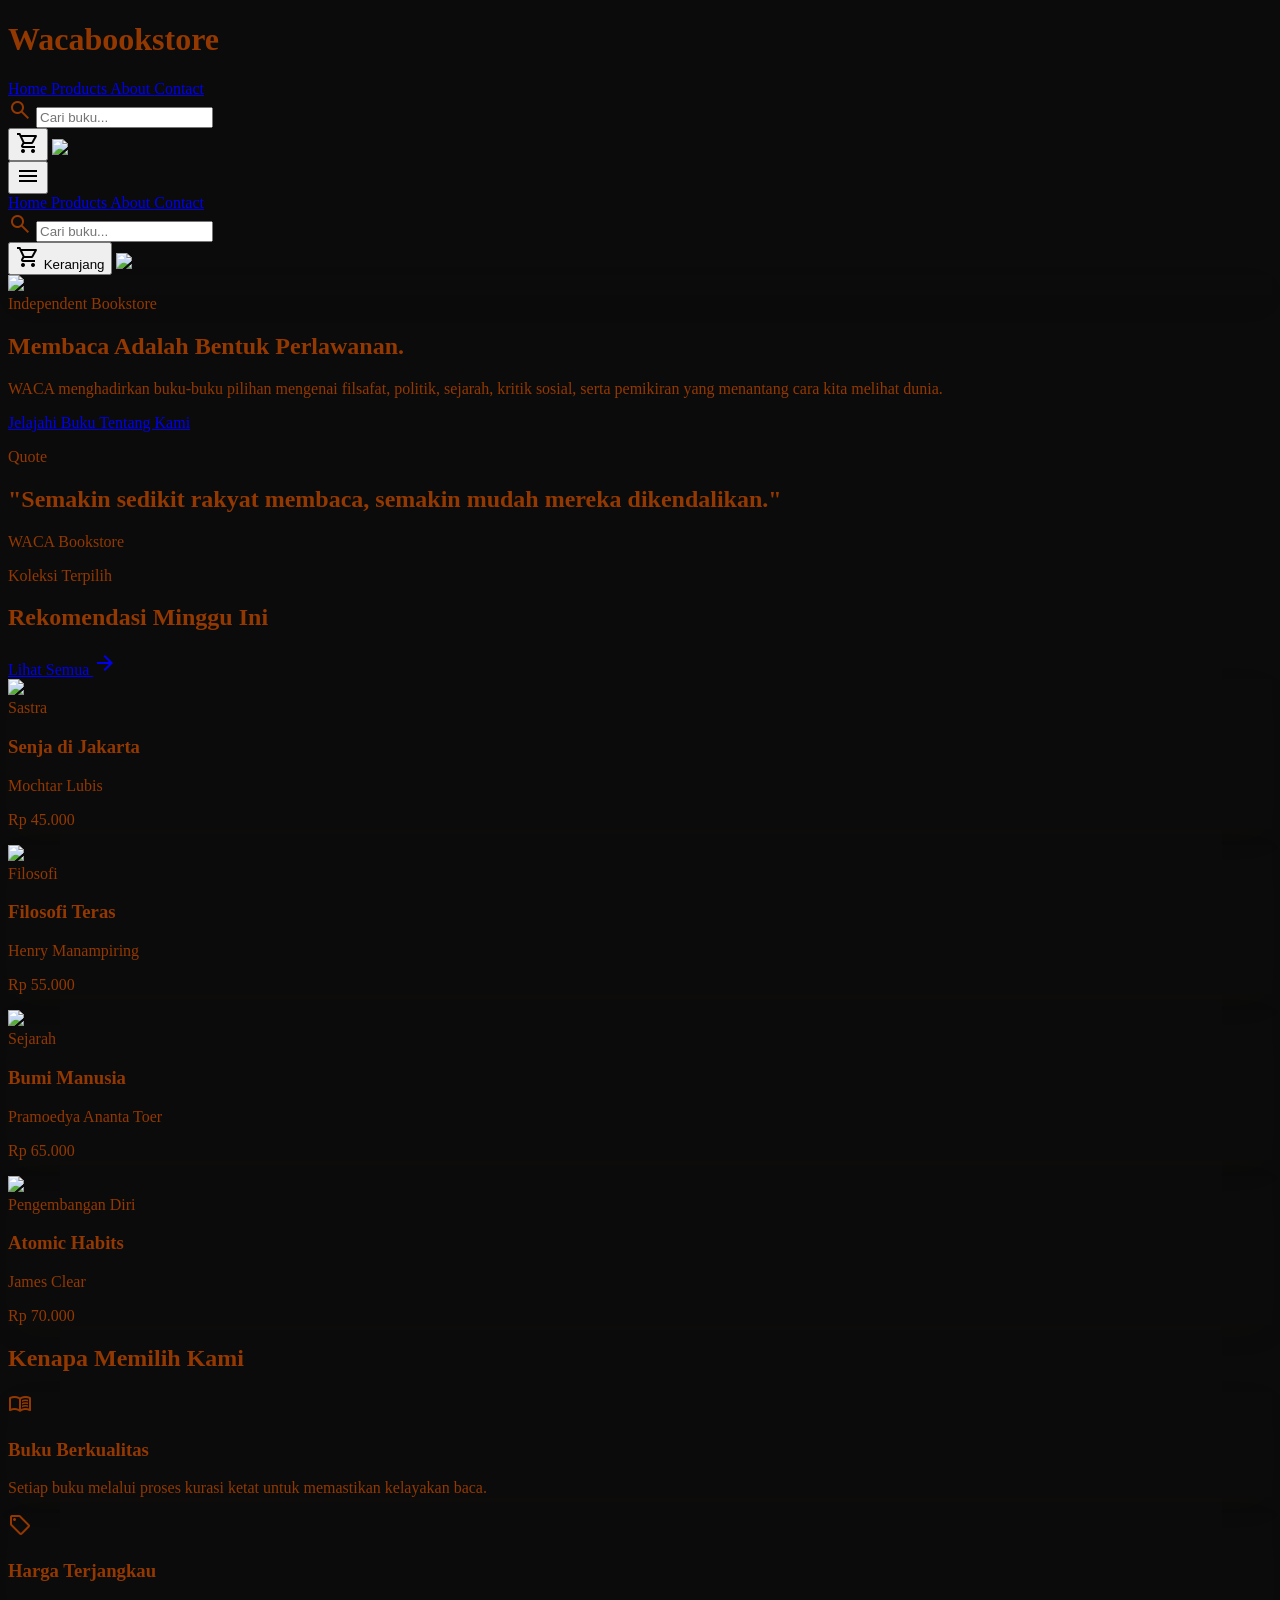
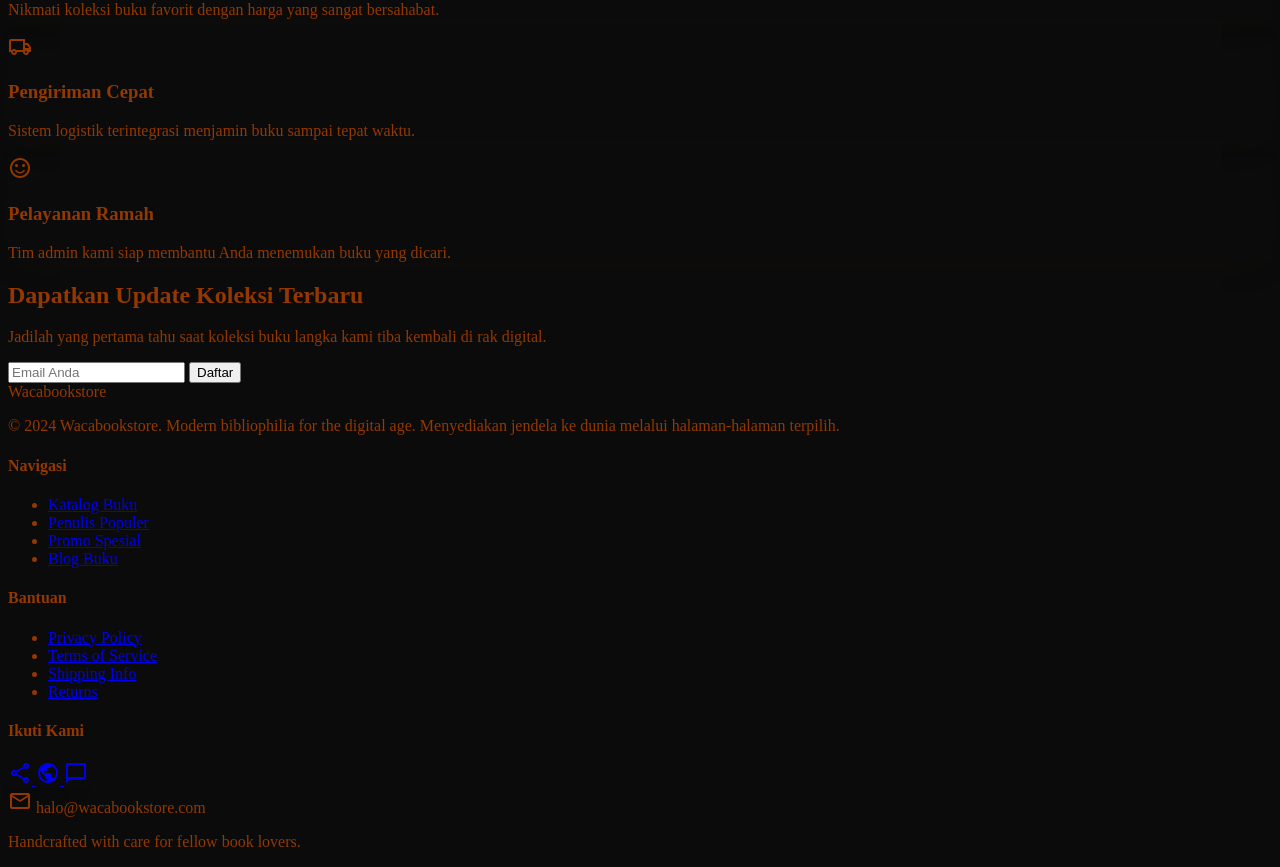
==== commit 833098d3: "redesign" ====
--- a/index.html
+++ b/index.html
@@ -130,38 +130,26 @@
 
 </div>
       <!-- Hero Section -->
-      <section class="hero-gradient pt-12 pb-20 md:py-24">
+      <section
+class="relative overflow-hidden pt-12 md:pt-24 pb-12 md:pb-32 bg-[#0B0B0B]">
+<div class="absolute inset-0">
+
+    <div
+        class="absolute w-[500px] h-[500px] bg-[#C4A46B]/10 blur-[160px] -top-32 -left-32">
+    </div>
+
+    <div
+        class="absolute w-[500px] h-[500px] bg-white/5 blur-[180px] bottom-0 right-0">
+    </div>
+
+</div>
         <div
-          class="max-w-container-max mx-auto px-margin-mobile md:px-margin-desktop grid grid-cols-1 lg:grid-cols-2 gap-12 items-center"
+          class="max-w-container-max mx-auto px-margin-mobile md:px-margin-desktop grid grid-cols-1 lg:grid-cols-2 gap-8 md:gap-12 items-center"
         >
-          <div class="order-2 lg:order-1">
-            <h1
-              class="text-headline-xl-mobile md:text-headline-xl font-headline-xl text-primary mb-6"
-            >
-              Temukan Buku Bekas Berkualitas dengan Harga Terjangkau
-            </h1>
-            <p
-              class="text-body-lg font-body-lg text-on-surface-variant mb-10 max-w-xl"
-            >
-              Wacabookstore menyediakan berbagai koleksi buku bekas yang masih
-              layak baca dengan harga ramah di kantong.
-            </p>
-            <div class="flex flex-wrap gap-4">
-              <button
-                class="bg-[#38220F] text-white font-label-bold text-label-bold px-8 py-4 rounded-xl uppercase hover:opacity-90 transition-all soft-shadow active:scale-95"
-              >
-                Lihat Produk
-              </button>
-              <button
-                class="border-2 border-[#38220F] text-[#38220F] font-label-bold text-label-bold px-8 py-4 rounded-xl uppercase hover:bg-[#38220F] hover:text-white transition-all active:scale-95"
-              >
-                Cara Belanja
-              </button>
-            </div>
-          </div>
+          <!-- Gambar - Posisi paling atas di mobile -->
           <div class="order-1 lg:order-2 flex justify-center">
             <div
-              class="relative w-full max-w-md aspect-square bg-white rounded-[48px] overflow-hidden soft-shadow rotate-3 transform hover:rotate-0 transition-transform duration-500"
+              class="relative w-full max-w-[280px] md:max-w-md aspect-square bg-white rounded-[32px] md:rounded-[48px] overflow-hidden soft-shadow rotate-0 md:rotate-3 hover:rotate-0 transition-transform duration-500 mx-auto"
             >
               <img
                 class="w-full h-full object-cover"
@@ -171,10 +159,81 @@
               <div class="absolute inset-0 bg-primary/5"></div>
             </div>
           </div>
+
+          <!-- Konten Teks - Posisi kedua di mobile -->
+          <div class="order-2 lg:order-1 text-center md:text-left">
+
+    <span
+        class="inline-block px-4 py-2 rounded-full border border-[#C4A46B]/40 text-[#C4A46B] text-sm tracking-widest uppercase mb-4 md:mb-6">
+        Independent Bookstore
+    </span>
+    
+
+    <h1
+        class="text-3xl sm:text-4xl md:text-5xl lg:text-7xl leading-tight font-serif font-bold text-white mb-4 md:mb-6">
+        Membaca Adalah
+        <span class="text-[#C4A46B]">
+            Bentuk Perlawanan.
+        </span>
+    </h1>
+
+    <p
+        class="text-base md:text-lg text-gray-400 leading-7 md:leading-8 max-w-xl mb-6 md:mb-10 mx-auto md:mx-0">
+        WACA menghadirkan buku-buku pilihan mengenai filsafat,
+        politik, sejarah, kritik sosial, serta pemikiran yang
+        menantang cara kita melihat dunia.
+    </p>
+
+    <div class="flex gap-4 flex-wrap justify-center md:justify-start">
+
+        <a href="products/index.html"
+            class="bg-[#C4A46B] text-black px-6 md:px-8 py-3 md:py-4 rounded-xl font-semibold hover:scale-105 transition text-sm md:text-base">
+
+            Jelajahi Buku
+
+        </a>
+
+        <a href="about_us/index.html"
+            class="border border-[#C4A46B] text-[#C4A46B] px-6 md:px-8 py-3 md:py-4 rounded-xl hover:bg-[#C4A46B] hover:text-black transition text-sm md:text-base">
+
+            Tentang Kami
+
+        </a>
+
+    </div>
+
+</div>
+          </div>
         </div>
       </section>
+      <section class="py-28 bg-[#111111]">
+
+<div class="max-w-4xl mx-auto text-center px-6">
+
+<p class="text-[#C4A46B] uppercase tracking-[6px] mb-6">
+
+Quote
+
+</p>
+
+<h2 class="text-4xl font-serif leading-relaxed text-white">
+
+"Semakin sedikit rakyat membaca,
+semakin mudah mereka dikendalikan."
+
+</h2>
+
+<p class="mt-8 text-gray-500">
+
+WACA Bookstore
+
+</p>
+
+</div>
+
+</section>
       <!-- Featured Books Grid -->
-      <section class="py-20 bg-[#f9f9f9]">
+      <section class="py-20 bg-[#0b0b0b]">
         <div
           class="max-w-container-max mx-auto px-margin-mobile md:px-margin-desktop"
         >
@@ -337,7 +396,7 @@
         </div>
       </section>
       <!-- Kenapa Memilih Kami Section -->
-      <section class="py-24 px-margin-mobile md:px-margin-desktop bg-[#ECE0D1]">
+      <section class="py-24 px-margin-mobile md:px-margin-desktop bg-[#111111]">
         <div class="max-w-container-max mx-auto text-center mb-16">
           <h2
             class="text-headline-lg-mobile md:text-headline-lg font-headline-lg text-primary mb-4"
@@ -621,4 +680,4 @@
     </footer>
     <script src="script.js"></script>
   </body>
-</html>
+</html>
--- a/style.css
+++ b/style.css
@@ -1,8 +1,9 @@
 body {
-  background-color: #ece0d1; /* Cream background from style guidance */
-  color: #38220f; /* Dark brown accent */
-  overflow-x: hidden;
+  background: #0b0b0b;
+
+  color: #933800;
 }
+
 .material-symbols-outlined {
   font-variation-settings:
     "FILL" 0,
@@ -17,7 +18,7 @@
   background: linear-gradient(
     135deg,
     rgba(236, 224, 209, 0) 0%,
-    rgba(212, 163, 115, 0.1) 100%
+    rgba(196, 180, 180, 0.1) 100%
   );
 }
 .navbar {
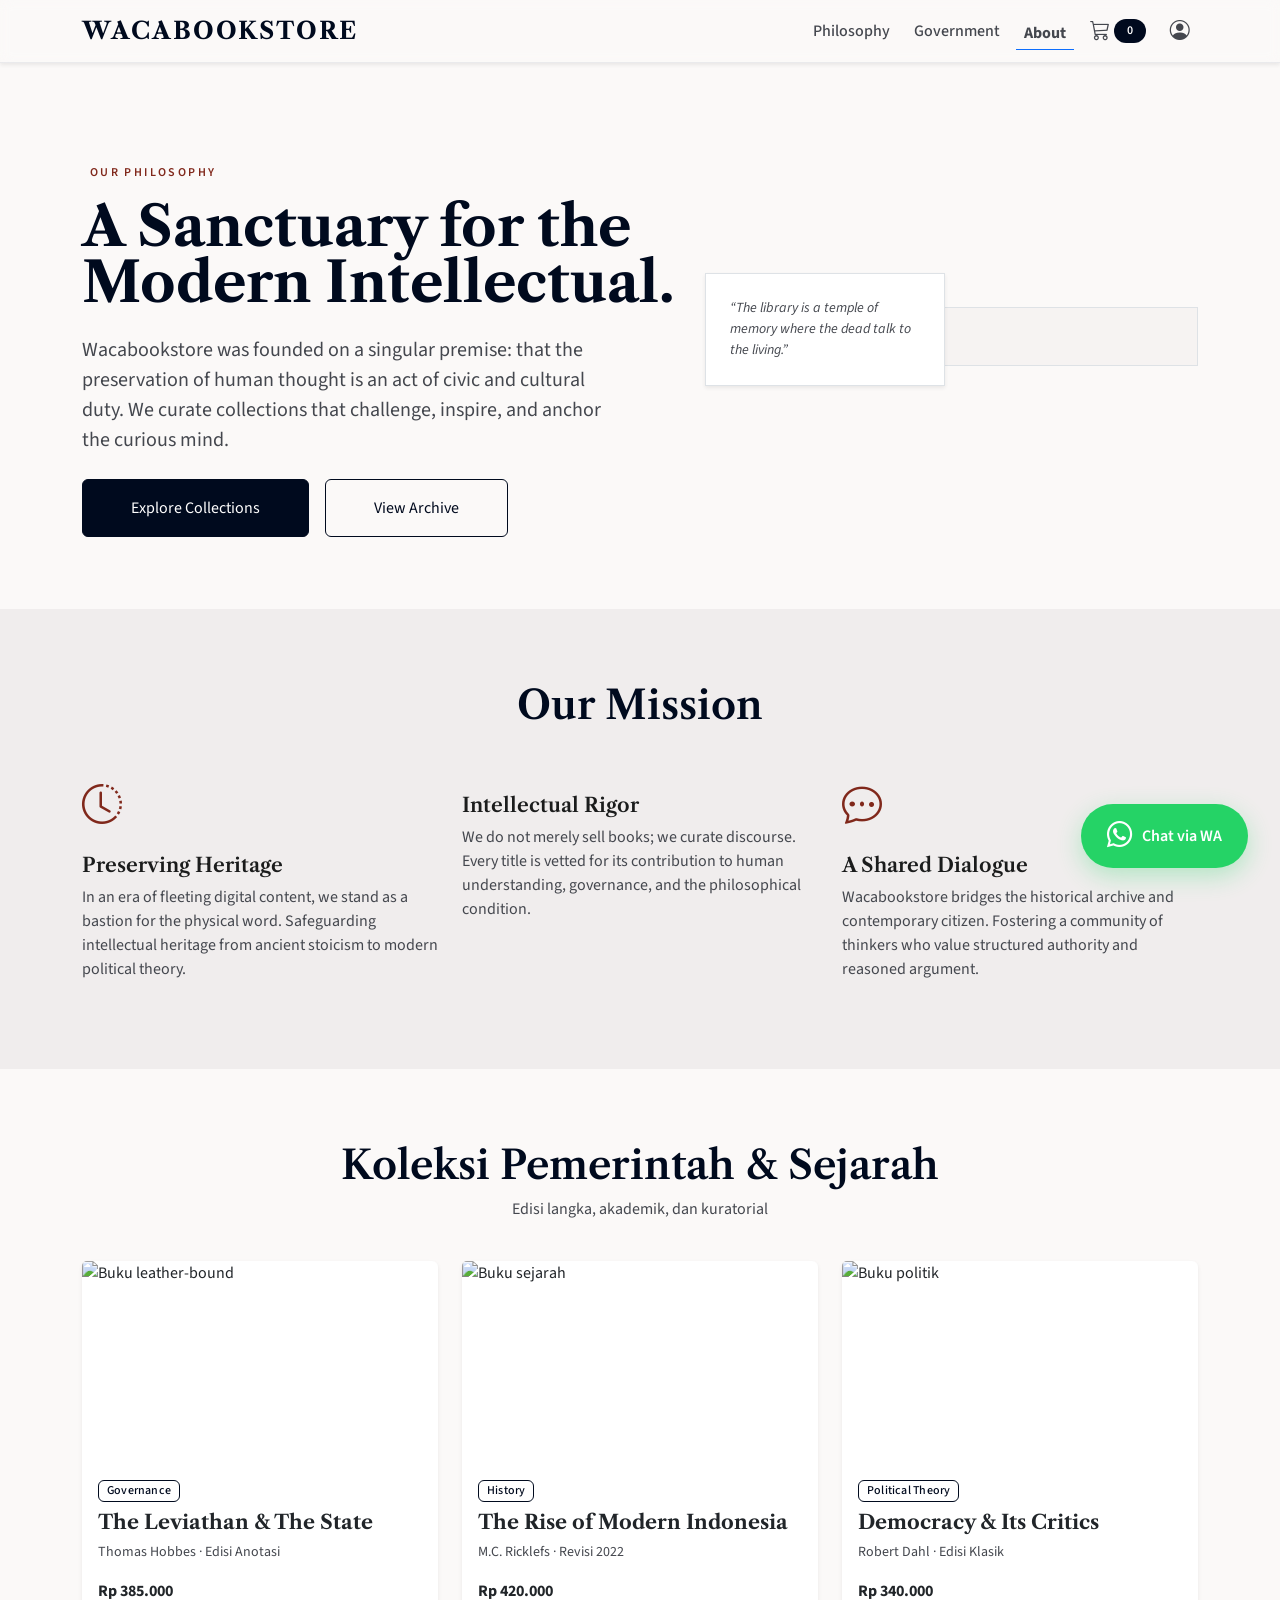
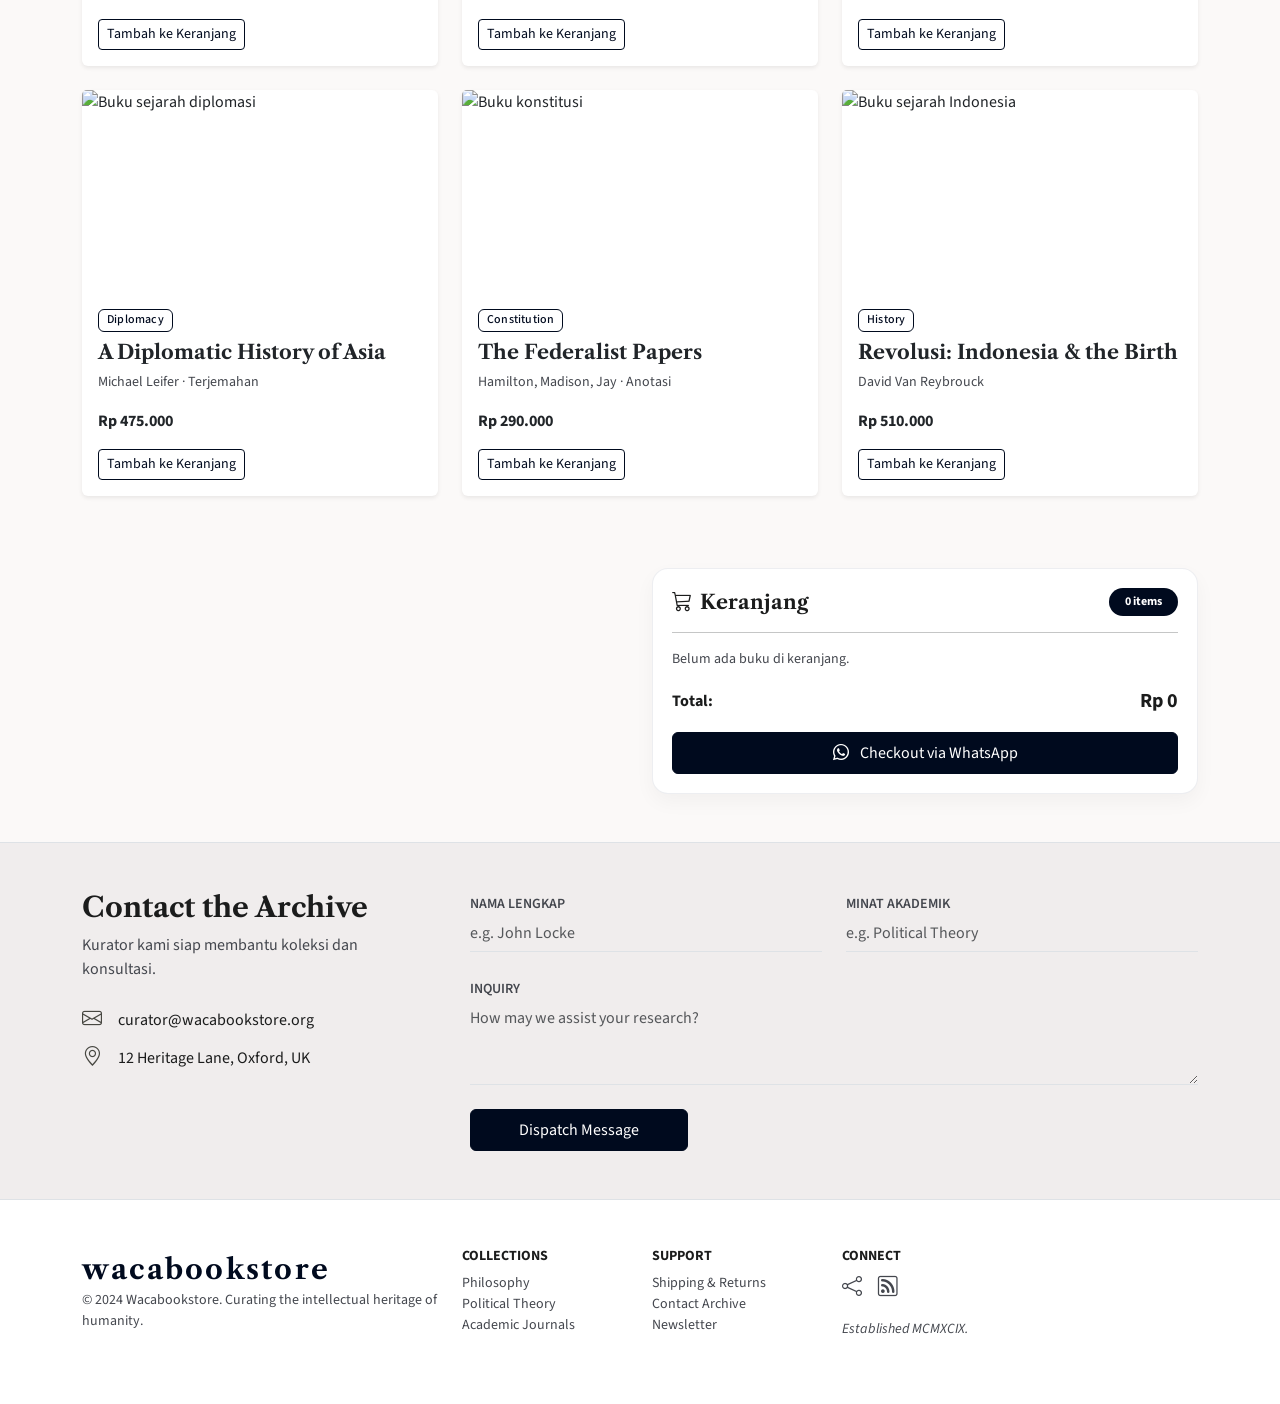
==== commit bdf04382: "redesign again wtf" ====
--- a/index.html
+++ b/index.html
@@ -1,683 +1,530 @@
 <!doctype html>
-
-<html class="light" lang="id">
+<html lang="id">
   <head>
-    <meta charset="utf-8" />
-    <meta content="width=device-width, initial-scale=1.0" name="viewport" />
-    <title>Wacabookstore | Temukan Buku Bekas Berkualitas</title>
-    <script src="https://cdn.tailwindcss.com?plugins=forms,container-queries"></script>
+    <meta charset="UTF-8" />
+    <meta name="viewport" content="width=device-width, initial-scale=1.0" />
+    <title>Wacabookstore · Buku Pemerintah & Sejarah</title>
+    <!-- Bootstrap 5 + Icons -->
     <link
-      href="https://fonts.googleapis.com/css2?family=Montserrat:wght@400;500;700;800;900&amp;display=swap"
+      href="https://cdn.jsdelivr.net/npm/bootstrap@5.3.2/dist/css/bootstrap.min.css"
       rel="stylesheet"
     />
     <link
-      href="https://fonts.googleapis.com/css2?family=Material+Symbols+Outlined:wght,FILL@100..700,0..1&amp;display=swap"
+      rel="stylesheet"
+      href="https://cdn.jsdelivr.net/npm/bootstrap-icons@1.11.3/font/bootstrap-icons.min.css"
+    />
+    <!-- Google Fonts (serif + sans) -->
+    <link rel="preconnect" href="https://fonts.googleapis.com" />
+    <link rel="preconnect" href="https://fonts.gstatic.com" crossorigin />
+    <link
+      href="https://fonts.googleapis.com/css2?family=Libre+Caslon+Text:wght@400;600;700&family=Source+Sans+3:wght@400;600;700&display=swap"
       rel="stylesheet"
     />
-    <link
-      href="https://fonts.googleapis.com/css2?family=Material+Symbols+Outlined:wght,FILL@100..700,0..1&amp;display=swap"
-      rel="stylesheet"
-    />
-    <script src="tailwind-config.js"></script>
     <link rel="stylesheet" href="style.css" />
   </head>
-  <body class="font-body-md">
-    <!-- TopNavBar -->
-    <header class="sticky top-0 z-50 bg-surface shadow-sm">
-      <div
-        class="max-w-container-max mx-auto px-margin-mobile md:px-margin-desktop"
-      >
-        <div class="flex items-center justify-between h-20">
-          <!-- Logo -->
-          <h1 class="text-headline-md font-black text-primary">
-            Wacabookstore
-          </h1>
-
-          <!-- Desktop -->
-          <div class="hidden md:flex items-center gap-8">
-            <nav class="flex gap-8">
-              <a href="index.html" class="text-primary font-bold"> Home </a>
-
-              <a href="../products/index.html" class="hover:text-primary">
-                Products
-              </a>
-
-              <a href="../about_us/index.html" class="hover:text-primary">
-                About
-              </a>
-
-              <a href="#contact" class="hover:text-primary"> Contact </a>
-            </nav>
-
-            <!-- Search -->
-            <div class="flex items-center border rounded-lg px-3 py-2">
-              <span class="material-symbols-outlined mr-2"> search </span>
-
-              <input
-                type="text"
-                placeholder="Cari buku..."
-                class="outline-none bg-transparent w-40"
-              />
-            </div>
-
-            <button>
-              <span class="material-symbols-outlined text-2xl">
-                shopping_cart
-              </span>
-            </button>
-
-            <img src="avatar.jpg" class="w-10 h-10 rounded-full object-cover" />
-          </div>
-
-          <!-- Hamburger -->
-          <button id="menuBtn" class="md:hidden">
-            <span id="menuIcon" class="material-symbols-outlined text-3xl">
-              menu
-            </span>
-          </button>
-        </div>
-
-        <!-- Mobile Menu -->
-        <div
-    id="mobileMenu"
-    class="hidden md:hidden absolute top-20 left-0 w-full bg-white shadow-xl border-t border-gray-100 z-50">
-
-    <div class="px-6 py-6">
-
-        <nav class="flex flex-col gap-5">
-
-            <a href="index.html" class="font-semibold hover:text-[#38220F]">
-                Home
-            </a>
-
-            <a href="../products/index.html" class="hover:text-[#38220F]">
-                Products
-            </a>
-
-            <a href="../about_us/index.html" class="hover:text-[#38220F]">
-                About
-            </a>
-
-            <a href="#contact" class="hover:text-[#38220F]">
-                Contact
-            </a>
-
-        </nav>
-
-        <div class="flex items-center mt-6 border rounded-xl px-3 py-2">
-            <span class="material-symbols-outlined mr-2">search</span>
-
-            <input
-                type="text"
-                placeholder="Cari buku..."
-                class="w-full outline-none bg-transparent">
-        </div>
-
-        <div class="flex items-center justify-between mt-6">
-
-            <button class="flex items-center gap-2">
-                <span class="material-symbols-outlined">shopping_cart</span>
-                Keranjang
-            </button>
-
-            <img
-                src="avatar.jpg"
-                class="w-10 h-10 rounded-full object-cover">
-
-        </div>
-
-    </div>
-
-</div>
-      <!-- Hero Section -->
-      <section
-class="relative overflow-hidden pt-12 md:pt-24 pb-12 md:pb-32 bg-[#0B0B0B]">
-<div class="absolute inset-0">
-
-    <div
-        class="absolute w-[500px] h-[500px] bg-[#C4A46B]/10 blur-[160px] -top-32 -left-32">
-    </div>
-
-    <div
-        class="absolute w-[500px] h-[500px] bg-white/5 blur-[180px] bottom-0 right-0">
-    </div>
-
-</div>
-        <div
-          class="max-w-container-max mx-auto px-margin-mobile md:px-margin-desktop grid grid-cols-1 lg:grid-cols-2 gap-8 md:gap-12 items-center"
+  <body>
+    <!-- ========== NAVBAR ========== -->
+    <nav
+      class="navbar navbar-expand-lg sticky-top bg-white/95 shadow-sm"
+      style="
+        backdrop-filter: blur(6px);
+        border-bottom: 1px solid var(--border-soft);
+      "
+    >
+      <div class="container">
+        <a
+          class="navbar-brand fw-bold text-uppercase"
+          href="#"
+          style="font-size: 1.5rem"
+          >Wacabookstore</a
         >
-          <!-- Gambar - Posisi paling atas di mobile -->
-          <div class="order-1 lg:order-2 flex justify-center">
-            <div
-              class="relative w-full max-w-[280px] md:max-w-md aspect-square bg-white rounded-[32px] md:rounded-[48px] overflow-hidden soft-shadow rotate-0 md:rotate-3 hover:rotate-0 transition-transform duration-500 mx-auto"
-            >
-              <img
-                class="w-full h-full object-cover"
-                data-alt="An artistic, high-resolution composition of a tall, aesthetic stack of vintage and modern hardcover books. The books are arranged neatly in a minimalist light-filled studio. The color palette consists of soft creams, deep browns, and muted terracotta. Soft morning sunlight streams through a window, creating long, gentle shadows and highlighting the tactile texture of the paper and linen covers."
-                src="https://lh3.googleusercontent.com/aida-public/[base64]"
-              />
-              <div class="absolute inset-0 bg-primary/5"></div>
-            </div>
-          </div>
-
-          <!-- Konten Teks - Posisi kedua di mobile -->
-          <div class="order-2 lg:order-1 text-center md:text-left">
-
-    <span
-        class="inline-block px-4 py-2 rounded-full border border-[#C4A46B]/40 text-[#C4A46B] text-sm tracking-widest uppercase mb-4 md:mb-6">
-        Independent Bookstore
-    </span>
-    
-
-    <h1
-        class="text-3xl sm:text-4xl md:text-5xl lg:text-7xl leading-tight font-serif font-bold text-white mb-4 md:mb-6">
-        Membaca Adalah
-        <span class="text-[#C4A46B]">
-            Bentuk Perlawanan.
-        </span>
-    </h1>
-
-    <p
-        class="text-base md:text-lg text-gray-400 leading-7 md:leading-8 max-w-xl mb-6 md:mb-10 mx-auto md:mx-0">
-        WACA menghadirkan buku-buku pilihan mengenai filsafat,
-        politik, sejarah, kritik sosial, serta pemikiran yang
-        menantang cara kita melihat dunia.
-    </p>
-
-    <div class="flex gap-4 flex-wrap justify-center md:justify-start">
-
-        <a href="products/index.html"
-            class="bg-[#C4A46B] text-black px-6 md:px-8 py-3 md:py-4 rounded-xl font-semibold hover:scale-105 transition text-sm md:text-base">
-
-            Jelajahi Buku
-
-        </a>
-
-        <a href="about_us/index.html"
-            class="border border-[#C4A46B] text-[#C4A46B] px-6 md:px-8 py-3 md:py-4 rounded-xl hover:bg-[#C4A46B] hover:text-black transition text-sm md:text-base">
-
-            Tentang Kami
-
-        </a>
-
-    </div>
-
-</div>
-          </div>
-        </div>
-      </section>
-      <section class="py-28 bg-[#111111]">
-
-<div class="max-w-4xl mx-auto text-center px-6">
-
-<p class="text-[#C4A46B] uppercase tracking-[6px] mb-6">
-
-Quote
-
-</p>
-
-<h2 class="text-4xl font-serif leading-relaxed text-white">
-
-"Semakin sedikit rakyat membaca,
-semakin mudah mereka dikendalikan."
-
-</h2>
-
-<p class="mt-8 text-gray-500">
-
-WACA Bookstore
-
-</p>
-
-</div>
-
-</section>
-      <!-- Featured Books Grid -->
-      <section class="py-20 bg-[#0b0b0b]">
-        <div
-          class="max-w-container-max mx-auto px-margin-mobile md:px-margin-desktop"
+        <button
+          class="navbar-toggler border-0"
+          type="button"
+          data-bs-toggle="collapse"
+          data-bs-target="#navbarNav"
+          aria-controls="navbarNav"
+          aria-expanded="false"
+          aria-label="Toggle navigation"
         >
-          <div class="flex justify-between items-end mb-12">
-            <div>
-              <span
-                class="text-label-bold font-label-bold text-[#D4A373] uppercase tracking-widest block mb-2"
-                >Koleksi Terpilih</span
-              >
-              <h2
-                class="text-headline-lg-mobile md:text-headline-lg font-headline-lg text-primary"
-              >
-                Rekomendasi Minggu Ini
-              </h2>
-            </div>
-            <a
-              class="hidden md:flex items-center gap-2 text-primary font-bold hover:underline"
-              href="#"
-            >
-              Lihat Semua
-              <span class="material-symbols-outlined">arrow_forward</span>
-            </a>
-          </div>
-          <div
-            class="grid grid-cols-2 md:grid-cols-3 lg:grid-cols-4 gap-gutter"
-          >
-            <!-- Book Card 1 -->
-            <div
-              class="group bg-white rounded-[24px] p-4 soft-shadow hover:-translate-y-2 transition-all duration-300"
-            >
-              <div
-                class="aspect-[3/4] rounded-xl overflow-hidden mb-4 bg-surface-container"
-              >
-                <img
-                  class="w-full h-full object-cover group-hover:scale-110 transition-transform duration-500"
-                  data-alt="Close-up of a classic literature book cover on a wooden desk. The book has elegant gold-embossed typography on a dark navy blue spine. Beside it lies a pair of reading glasses and a dried leaf. The lighting is moody and intellectual, emphasizing a calm discovery atmosphere. Colors are deep blues, rich browns, and warm cream highlights."
-                  src="https://lh3.googleusercontent.com/aida-public/[base64]"
-                />
-              </div>
-              <div class="space-y-1">
-                <div
-                  class="bg-secondary-container px-2 py-0.5 rounded-full inline-block mb-2"
-                >
-                  <span
-                    class="text-[10px] font-label-bold text-on-secondary-container uppercase"
-                    >Sastra</span
-                  >
-                </div>
-                <h3
-                  class="text-headline-md font-headline-md text-primary line-clamp-1"
-                >
-                  Senja di Jakarta
-                </h3>
-                <p class="text-body-sm font-body-sm text-on-surface-variant">
-                  Mochtar Lubis
-                </p>
-                <p class="text-primary font-bold pt-2">Rp 45.000</p>
-              </div>
-            </div>
-            <!-- Book Card 2 -->
-            <div
-              class="group bg-white rounded-[24px] p-4 soft-shadow hover:-translate-y-2 transition-all duration-300"
-            >
-              <div
-                class="aspect-[3/4] rounded-xl overflow-hidden mb-4 bg-surface-container"
-              >
-                <img
-                  class="w-full h-full object-cover group-hover:scale-110 transition-transform duration-500"
-                  data-alt="A modern minimalist book cover with abstract geometric shapes in earth tones. The title is written in a clean serif font. The book is placed on a pristine white surface with a slight ambient shadow. High-key lighting makes the image feel airy and contemporary, aligning with the modern used bookstore aesthetic. Palette is cream, tan, and dark brown."
-                  src="https://lh3.googleusercontent.com/aida-public/[base64]"
-                />
-              </div>
-              <div class="space-y-1">
-                <div
-                  class="bg-secondary-container px-2 py-0.5 rounded-full inline-block mb-2"
-                >
-                  <span
-                    class="text-[10px] font-label-bold text-on-secondary-container uppercase"
-                    >Filosofi</span
-                  >
-                </div>
-                <h3
-                  class="text-headline-md font-headline-md text-primary line-clamp-1"
-                >
-                  Filosofi Teras
-                </h3>
-                <p class="text-body-sm font-body-sm text-on-surface-variant">
-                  Henry Manampiring
-                </p>
-                <p class="text-primary font-bold pt-2">Rp 55.000</p>
-              </div>
-            </div>
-            <!-- Book Card 3 -->
-            <div
-              class="group bg-white rounded-[24px] p-4 soft-shadow hover:-translate-y-2 transition-all duration-300"
-            >
-              <div
-                class="aspect-[3/4] rounded-xl overflow-hidden mb-4 bg-surface-container"
-              >
-                <img
-                  class="w-full h-full object-cover group-hover:scale-110 transition-transform duration-500"
-                  data-alt="A vintage style book cover with intricate botanical illustrations. The book is surrounded by soft natural elements like a sprig of lavender. The setting is a cozy corner of a rustic library with warm wood textures. The visual style is tactile and nostalgic, invoking the scent of paper and old ink. Lighting is soft and directional."
-                  src="https://lh3.googleusercontent.com/aida-public/[base64]"
-                />
-              </div>
-              <div class="space-y-1">
-                <div
-                  class="bg-secondary-container px-2 py-0.5 rounded-full inline-block mb-2"
-                >
-                  <span
-                    class="text-[10px] font-label-bold text-on-secondary-container uppercase"
-                    >Sejarah</span
-                  >
-                </div>
-                <h3
-                  class="text-headline-md font-headline-md text-primary line-clamp-1"
-                >
-                  Bumi Manusia
-                </h3>
-                <p class="text-body-sm font-body-sm text-on-surface-variant">
-                  Pramoedya Ananta Toer
-                </p>
-                <p class="text-primary font-bold pt-2">Rp 65.000</p>
-              </div>
-            </div>
-            <!-- Book Card 4 -->
-            <div
-              class="group bg-white rounded-[24px] p-4 soft-shadow hover:-translate-y-2 transition-all duration-300"
-            >
-              <div
-                class="aspect-[3/4] rounded-xl overflow-hidden mb-4 bg-surface-container"
-              >
-                <img
-                  class="w-full h-full object-cover group-hover:scale-110 transition-transform duration-500"
-                  data-alt="A collection of diverse books stacked on a minimalist white shelf. The focus is on a single book with a bright, clean cover design. The lighting is bright and modern, creating a light-mode aesthetic. The composition uses generous white space and soft shadows to give a sense of calm discovery and professional curation."
-                  src="https://lh3.googleusercontent.com/aida-public/[base64]"
-                />
-              </div>
-              <div class="space-y-1">
-                <div
-                  class="bg-secondary-container px-2 py-0.5 rounded-full inline-block mb-2"
-                >
-                  <span
-                    class="text-[10px] font-label-bold text-on-secondary-container uppercase"
-                    >Pengembangan Diri</span
-                  >
-                </div>
-                <h3
-                  class="text-headline-md font-headline-md text-primary line-clamp-1"
-                >
-                  Atomic Habits
-                </h3>
-                <p class="text-body-sm font-body-sm text-on-surface-variant">
-                  James Clear
-                </p>
-                <p class="text-primary font-bold pt-2">Rp 70.000</p>
-              </div>
-            </div>
-          </div>
-        </div>
-      </section>
-      <!-- Kenapa Memilih Kami Section -->
-      <section class="py-24 px-margin-mobile md:px-margin-desktop bg-[#111111]">
-        <div class="max-w-container-max mx-auto text-center mb-16">
-          <h2
-            class="text-headline-lg-mobile md:text-headline-lg font-headline-lg text-primary mb-4"
-          >
-            Kenapa Memilih Kami
-          </h2>
-          <div class="w-20 h-1 bg-primary mx-auto rounded-full"></div>
-        </div>
-        <div
-          class="max-w-container-max mx-auto grid grid-cols-1 md:grid-cols-2 lg:grid-cols-4 gap-8"
-        >
-          <!-- Feature 1 -->
-          <div
-            class="bg-white p-8 rounded-[32px] soft-shadow flex flex-col items-center text-center group hover:bg-[#38220F] transition-colors duration-500"
-          >
-            <div
-              class="w-16 h-16 bg-[#ECE0D1] rounded-2xl flex items-center justify-center mb-6 group-hover:bg-primary-container transition-colors duration-500"
-            >
-              <span
-                class="material-symbols-outlined text-primary text-3xl group-hover:text-on-primary-container"
-                >menu_book</span
-              >
-            </div>
-            <h3
-              class="text-headline-md font-headline-md text-primary mb-3 group-hover:text-white"
-            >
-              Buku Berkualitas
-            </h3>
-            <p
-              class="text-body-sm font-body-sm text-on-surface-variant group-hover:text-on-primary-fixed-variant"
-            >
-              Setiap buku melalui proses kurasi ketat untuk memastikan kelayakan
-              baca.
-            </p>
-          </div>
-          <!-- Feature 2 -->
-          <div
-            class="bg-white p-8 rounded-[32px] soft-shadow flex flex-col items-center text-center group hover:bg-[#38220F] transition-colors duration-500"
-          >
-            <div
-              class="w-16 h-16 bg-[#ECE0D1] rounded-2xl flex items-center justify-center mb-6 group-hover:bg-primary-container transition-colors duration-500"
-            >
-              <span
-                class="material-symbols-outlined text-primary text-3xl group-hover:text-on-primary-container"
-                >sell</span
-              >
-            </div>
-            <h3
-              class="text-headline-md font-headline-md text-primary mb-3 group-hover:text-white"
-            >
-              Harga Terjangkau
-            </h3>
-            <p
-              class="text-body-sm font-body-sm text-on-surface-variant group-hover:text-on-primary-fixed-variant"
-            >
-              Nikmati koleksi buku favorit dengan harga yang sangat bersahabat.
-            </p>
-          </div>
-          <!-- Feature 3 -->
-          <div
-            class="bg-white p-8 rounded-[32px] soft-shadow flex flex-col items-center text-center group hover:bg-[#38220F] transition-colors duration-500"
-          >
-            <div
-              class="w-16 h-16 bg-[#ECE0D1] rounded-2xl flex items-center justify-center mb-6 group-hover:bg-primary-container transition-colors duration-500"
-            >
-              <span
-                class="material-symbols-outlined text-primary text-3xl group-hover:text-on-primary-container"
-                >local_shipping</span
-              >
-            </div>
-            <h3
-              class="text-headline-md font-headline-md text-primary mb-3 group-hover:text-white"
-            >
-              Pengiriman Cepat
-            </h3>
-            <p
-              class="text-body-sm font-body-sm text-on-surface-variant group-hover:text-on-primary-fixed-variant"
-            >
-              Sistem logistik terintegrasi menjamin buku sampai tepat waktu.
-            </p>
-          </div>
-          <!-- Feature 4 -->
-          <div
-            class="bg-white p-8 rounded-[32px] soft-shadow flex flex-col items-center text-center group hover:bg-[#38220F] transition-colors duration-500"
-          >
-            <div
-              class="w-16 h-16 bg-[#ECE0D1] rounded-2xl flex items-center justify-center mb-6 group-hover:bg-primary-container transition-colors duration-500"
-            >
-              <span
-                class="material-symbols-outlined text-primary text-3xl group-hover:text-on-primary-container"
-                >sentiment_satisfied</span
-              >
-            </div>
-            <h3
-              class="text-headline-md font-headline-md text-primary mb-3 group-hover:text-white"
-            >
-              Pelayanan Ramah
-            </h3>
-            <p
-              class="text-body-sm font-body-sm text-on-surface-variant group-hover:text-on-primary-fixed-variant"
-            >
-              Tim admin kami siap membantu Anda menemukan buku yang dicari.
-            </p>
-          </div>
-        </div>
-      </section>
-      <!-- Newsletter / CTA -->
-      <section class="py-20">
-        <div
-          class="max-w-container-max mx-auto px-margin-mobile md:px-margin-desktop"
-        >
-          <div
-            class="bg-[#38220F] rounded-[48px] p-12 md:p-20 text-white relative overflow-hidden flex flex-col lg:flex-row items-center justify-between gap-12"
-          >
-            <div class="relative z-10 max-w-xl text-center lg:text-left">
-              <h2 class="text-headline-lg font-headline-lg mb-6">
-                Dapatkan Update Koleksi Terbaru
-              </h2>
-              <p class="text-body-lg opacity-80 mb-0">
-                Jadilah yang pertama tahu saat koleksi buku langka kami tiba
-                kembali di rak digital.
-              </p>
-            </div>
-            <div class="relative z-10 w-full max-w-md">
-              <form class="flex flex-col sm:flex-row gap-4">
-                <input
-                  class="flex-1 bg-white/10 border border-white/20 rounded-xl px-6 py-4 focus:bg-white/20 focus:outline-none placeholder:text-white/50 text-white"
-                  placeholder="Email Anda"
-                  type="email"
-                />
-                <button
-                  class="bg-[#D4A373] text-[#38220F] font-bold px-8 py-4 rounded-xl hover:bg-white transition-colors"
-                >
-                  Daftar
-                </button>
-              </form>
-            </div>
-            <!-- Decorative Circle -->
-            <div
-              class="absolute -right-20 -bottom-20 w-80 h-80 bg-[#D4A373]/10 rounded-full blur-3xl"
-            ></div>
-          </div>
-        </div>
-      </section>
-    </main>
-    <!-- Footer -->
-    <footer
-      class="bg-surface-container w-full py-12 md:py-20 px-margin-mobile md:px-margin-desktop border-t border-outline-variant"
-    >
-      <div
-        class="max-w-container-max mx-auto grid grid-cols-1 md:grid-cols-4 gap-gutter"
-      >
-        <div class="col-span-1 md:col-span-1">
-          <div
-            class="text-headline-md font-headline-md font-black text-primary mb-6"
-          >
-            Wacabookstore
-          </div>
-          <p class="text-body-sm text-on-surface-variant leading-relaxed">
-            © 2024 Wacabookstore. Modern bibliophilia for the digital age.
-            Menyediakan jendela ke dunia melalui halaman-halaman terpilih.
-          </p>
-        </div>
-        <div>
-          <h4
-            class="font-label-bold text-label-bold text-primary uppercase mb-6"
-          >
-            Navigasi
-          </h4>
-          <ul class="space-y-4">
-            <li>
+          <span class="navbar-toggler-icon"></span>
+        </button>
+        <div class="collapse navbar-collapse" id="navbarNav">
+          <ul class="navbar-nav ms-auto align-items-lg-center gap-2">
+            <li class="nav-item">
+              <a class="nav-link nav-link-custom" href="#">Philosophy</a>
+            </li>
+            <li class="nav-item">
+              <a class="nav-link nav-link-custom" href="#">Government</a>
+            </li>
+            <li class="nav-item">
               <a
-                class="text-body-sm text-on-surface-variant hover:text-primary transition-colors"
+                class="nav-link nav-link-custom fw-bold border-bottom border-primary pb-1"
                 href="#"
-                >Katalog Buku</a
+                >About</a
               >
             </li>
-            <li>
+            <li class="nav-item d-flex align-items-center">
               <a
-                class="text-body-sm text-on-surface-variant hover:text-primary transition-colors"
+                class="nav-link nav-link-custom d-flex align-items-center"
                 href="#"
-                >Penulis Populer</a
+                id="cartToggle"
+                role="button"
               >
+                <i class="bi bi-cart3 fs-5"></i>
+                <span class="cart-badge ms-1" id="cartCount">0</span>
+              </a>
             </li>
-            <li>
-              <a
-                class="text-body-sm text-on-surface-variant hover:text-primary transition-colors"
-                href="#"
-                >Promo Spesial</a
-              >
-            </li>
-            <li>
-              <a
-                class="text-body-sm text-on-surface-variant hover:text-primary transition-colors"
-                href="#"
-                >Blog Buku</a
-              >
+            <li class="nav-item">
+              <a class="nav-link nav-link-custom" href="#"
+                ><i class="bi bi-person-circle fs-5"></i
+              ></a>
             </li>
           </ul>
         </div>
-        <div>
-          <h4
-            class="font-label-bold text-label-bold text-primary uppercase mb-6"
-          >
-            Bantuan
-          </h4>
-          <ul class="space-y-4">
-            <li>
-              <a
-                class="text-body-sm text-on-surface-variant hover:text-primary transition-colors"
-                href="#"
-                >Privacy Policy</a
+      </div>
+    </nav>
+
+    <!-- ========== HERO ========== -->
+    <header class="paper-texture position-relative overflow-hidden pt-5 pb-4">
+      <div class="container py-md-5">
+        <div class="row g-4 align-items-center">
+          <div class="col-lg-7">
+            <span
+              class="badge bg-transparent text-uppercase small fw-semibold"
+              style="color: #80281b; letter-spacing: 0.15rem"
+              >Our Philosophy</span
+            >
+            <h1 class="hero-title display-4 fw-bold mt-3 mb-4 lh-1">
+              A Sanctuary for the <br class="d-none d-md-block" />Modern
+              Intellectual.
+            </h1>
+            <p class="fs-5 text-muted-soft" style="max-width: 540px">
+              Wacabookstore was founded on a singular premise: that the
+              preservation of human thought is an act of civic and cultural
+              duty. We curate collections that challenge, inspire, and anchor
+              the curious mind.
+            </p>
+            <div class="d-flex flex-wrap gap-3 mt-4">
+              <a href="#books" class="btn btn-primary-dark px-5 py-3"
+                >Explore Collections</a
               >
-            </li>
-            <li>
-              <a
-                class="text-body-sm text-on-surface-variant hover:text-primary transition-colors"
-                href="#"
-                >Terms of Service</a
+              <a href="#" class="btn btn-outline-primary-dark px-5 py-3"
+                >View Archive</a
               >
-            </li>
-            <li>
-              <a
-                class="text-body-sm text-on-surface-variant hover:text-primary transition-colors"
-                href="#"
-                >Shipping Info</a
+            </div>
+          </div>
+          <div class="col-lg-5 mt-4 mt-lg-0 position-relative">
+            <div
+              class="bg-surface-soft p-3 border border-soft"
+              style="background: #f6f3f2"
+            >
+              <img
+                src="https://lh3.googleusercontent.com/aida-public/[base64]"
+                alt="Library interior"
+                class="img-fluid w-100"
+                style="height: 360px; object-fit: cover"
+              />
+            </div>
+            <div
+              class="bg-white p-4 shadow-sm border position-absolute d-none d-md-block"
+              style="bottom: -20px; left: -30px; max-width: 240px"
+            >
+              <p class="fst-italic mb-0 small text-muted-soft">
+                “The library is a temple of memory where the dead talk to the
+                living.”
+              </p>
+            </div>
+          </div>
+        </div>
+      </div>
+    </header>
+
+    <!-- ========== MISSION ========== -->
+    <section class="bg-surface-soft py-5">
+      <div class="container py-4">
+        <h2 class="section-title text-center display-6 mb-5">Our Mission</h2>
+        <div class="row g-4 text-start">
+          <div class="col-md-4">
+            <div class="d-flex flex-column align-items-start">
+              <i class="bi bi-clock-history fs-1" style="color: #80281b"></i>
+              <h5 class="serif fw-semibold mt-3">Preserving Heritage</h5>
+              <p class="text-muted-soft">
+                In an era of fleeting digital content, we stand as a bastion for
+                the physical word. Safeguarding intellectual heritage from
+                ancient stoicism to modern political theory.
+              </p>
+            </div>
+          </div>
+          <div class="col-md-4">
+            <div class="d-flex flex-column align-items-start">
+              <i class="bi bi-scale fs-1" style="color: #80281b"></i>
+              <h5 class="serif fw-semibold mt-3">Intellectual Rigor</h5>
+              <p class="text-muted-soft">
+                We do not merely sell books; we curate discourse. Every title is
+                vetted for its contribution to human understanding, governance,
+                and the philosophical condition.
+              </p>
+            </div>
+          </div>
+          <div class="col-md-4">
+            <div class="d-flex flex-column align-items-start">
+              <i class="bi bi-chat-dots fs-1" style="color: #80281b"></i>
+              <h5 class="serif fw-semibold mt-3">A Shared Dialogue</h5>
+              <p class="text-muted-soft">
+                Wacabookstore bridges the historical archive and contemporary
+                citizen. Fostering a community of thinkers who value structured
+                authority and reasoned argument.
+              </p>
+            </div>
+          </div>
+        </div>
+      </div>
+    </section>
+
+    <!-- ========== BOOKS COLLECTION (GOVERNMENT & SEJARAH) ========== -->
+    <section id="books" class="py-5 paper-texture">
+      <div class="container py-4">
+        <div class="row mb-4">
+          <div class="col-12 text-center">
+            <h2 class="section-title display-6">
+              Koleksi Pemerintah &amp; Sejarah
+            </h2>
+            <p class="text-muted-soft">
+              Edisi langka, akademik, dan kuratorial
+            </p>
+          </div>
+        </div>
+
+        <div class="row g-4" id="bookList">
+          <!-- buku 1 -->
+          <div class="col-md-6 col-lg-4">
+            <div class="card card-hover h-100 border-0 shadow-sm">
+              <img
+                src="https://lh3.googleusercontent.com/aida-public/[base64]"
+                class="card-img-top"
+                alt="Buku leather-bound"
+                style="height: 200px; object-fit: cover"
+              />
+              <div class="card-body">
+                <span class="badge badge-outline mb-2">Governance</span>
+                <h5 class="card-title serif fw-bold">
+                  The Leviathan &amp; The State
+                </h5>
+                <p class="card-text text-muted-soft small">
+                  Thomas Hobbes · Edisi Anotasi
+                </p>
+                <p class="card-text"><strong>Rp 385.000</strong></p>
+                <button
+                  class="btn btn-sm btn-outline-primary-dark add-to-cart"
+                  data-title="The Leviathan &amp; The State"
+                  data-price="385000"
+                >
+                  Tambah ke Keranjang
+                </button>
+              </div>
+            </div>
+          </div>
+          <!-- buku 2 -->
+          <div class="col-md-6 col-lg-4">
+            <div class="card card-hover h-100 border-0 shadow-sm">
+              <img
+                src="https://lh3.googleusercontent.com/aida-public/[base64]"
+                class="card-img-top"
+                alt="Buku sejarah"
+                style="height: 200px; object-fit: cover"
+              />
+              <div class="card-body">
+                <span class="badge badge-outline mb-2">History</span>
+                <h5 class="card-title serif fw-bold">
+                  The Rise of Modern Indonesia
+                </h5>
+                <p class="card-text text-muted-soft small">
+                  M.C. Ricklefs · Revisi 2022
+                </p>
+                <p class="card-text"><strong>Rp 420.000</strong></p>
+                <button
+                  class="btn btn-sm btn-outline-primary-dark add-to-cart"
+                  data-title="The Rise of Modern Indonesia"
+                  data-price="420000"
+                >
+                  Tambah ke Keranjang
+                </button>
+              </div>
+            </div>
+          </div>
+          <!-- buku 3 -->
+          <div class="col-md-6 col-lg-4">
+            <div class="card card-hover h-100 border-0 shadow-sm">
+              <img
+                src="https://lh3.googleusercontent.com/aida-public/[base64]"
+                class="card-img-top"
+                alt="Buku politik"
+                style="height: 200px; object-fit: cover"
+              />
+              <div class="card-body">
+                <span class="badge badge-outline mb-2">Political Theory</span>
+                <h5 class="card-title serif fw-bold">
+                  Democracy &amp; Its Critics
+                </h5>
+                <p class="card-text text-muted-soft small">
+                  Robert Dahl · Edisi Klasik
+                </p>
+                <p class="card-text"><strong>Rp 340.000</strong></p>
+                <button
+                  class="btn btn-sm btn-outline-primary-dark add-to-cart"
+                  data-title="Democracy &amp; Its Critics"
+                  data-price="340000"
+                >
+                  Tambah ke Keranjang
+                </button>
+              </div>
+            </div>
+          </div>
+          <!-- buku 4 -->
+          <div class="col-md-6 col-lg-4">
+            <div class="card card-hover h-100 border-0 shadow-sm">
+              <img
+                src="https://lh3.googleusercontent.com/aida-public/[base64]"
+                class="card-img-top"
+                alt="Buku sejarah diplomasi"
+                style="height: 200px; object-fit: cover"
+              />
+              <div class="card-body">
+                <span class="badge badge-outline mb-2">Diplomacy</span>
+                <h5 class="card-title serif fw-bold">
+                  A Diplomatic History of Asia
+                </h5>
+                <p class="card-text text-muted-soft small">
+                  Michael Leifer · Terjemahan
+                </p>
+                <p class="card-text"><strong>Rp 475.000</strong></p>
+                <button
+                  class="btn btn-sm btn-outline-primary-dark add-to-cart"
+                  data-title="A Diplomatic History of Asia"
+                  data-price="475000"
+                >
+                  Tambah ke Keranjang
+                </button>
+              </div>
+            </div>
+          </div>
+          <!-- buku 5 -->
+          <div class="col-md-6 col-lg-4">
+            <div class="card card-hover h-100 border-0 shadow-sm">
+              <img
+                src="https://lh3.googleusercontent.com/aida-public/[base64]"
+                class="card-img-top"
+                alt="Buku konstitusi"
+                style="height: 200px; object-fit: cover"
+              />
+              <div class="card-body">
+                <span class="badge badge-outline mb-2">Constitution</span>
+                <h5 class="card-title serif fw-bold">The Federalist Papers</h5>
+                <p class="card-text text-muted-soft small">
+                  Hamilton, Madison, Jay · Anotasi
+                </p>
+                <p class="card-text"><strong>Rp 290.000</strong></p>
+                <button
+                  class="btn btn-sm btn-outline-primary-dark add-to-cart"
+                  data-title="The Federalist Papers"
+                  data-price="290000"
+                >
+                  Tambah ke Keranjang
+                </button>
+              </div>
+            </div>
+          </div>
+          <!-- buku 6 -->
+          <div class="col-md-6 col-lg-4">
+            <div class="card card-hover h-100 border-0 shadow-sm">
+              <img
+                src="https://lh3.googleusercontent.com/aida-public/[base64]"
+                class="card-img-top"
+                alt="Buku sejarah Indonesia"
+                style="height: 200px; object-fit: cover"
+              />
+              <div class="card-body">
+                <span class="badge badge-outline mb-2">History</span>
+                <h5 class="card-title serif fw-bold">
+                  Revolusi: Indonesia &amp; the Birth
+                </h5>
+                <p class="card-text text-muted-soft small">
+                  David Van Reybrouck
+                </p>
+                <p class="card-text"><strong>Rp 510.000</strong></p>
+                <button
+                  class="btn btn-sm btn-outline-primary-dark add-to-cart"
+                  data-title="Revolusi: Indonesia &amp; the Birth"
+                  data-price="510000"
+                >
+                  Tambah ke Keranjang
+                </button>
+              </div>
+            </div>
+          </div>
+        </div>
+      </div>
+    </section>
+
+    <!-- ========== CART SIDEBAR / SUMMARY ========== -->
+    <div class="container mb-5" id="cartSection">
+      <div class="row justify-content-end">
+        <div class="col-lg-6">
+          <div class="cart-summary" id="cartSummary">
+            <div class="d-flex justify-content-between align-items-center">
+              <h5 class="serif fw-bold mb-0">
+                <i class="bi bi-cart3 me-2"></i>Keranjang
+              </h5>
+              <span
+                class="badge bg-primary-dark rounded-pill px-3 py-2"
+                id="cartTotalItems"
+                >0 item</span
               >
-            </li>
-            <li>
-              <a
-                class="text-body-sm text-on-surface-variant hover:text-primary transition-colors"
-                href="#"
-                >Returns</a
-              >
-            </li>
-          </ul>
-        </div>
-        <div>
-          <h4
-            class="font-label-bold text-label-bold text-primary uppercase mb-6"
-          >
-            Ikuti Kami
-          </h4>
-          <div class="flex gap-4 mb-6">
+            </div>
+            <hr />
+            <div id="cartItems" class="mb-3">
+              <p class="text-muted-soft small">Belum ada buku di keranjang.</p>
+            </div>
+            <div class="d-flex justify-content-between align-items-center">
+              <span class="fw-bold">Total:</span>
+              <span class="fs-5 fw-bold" id="cartTotalPrice">Rp 0</span>
+            </div>
             <a
-              class="w-10 h-10 rounded-full bg-white flex items-center justify-center soft-shadow hover:bg-primary hover:text-white transition-all"
               href="#"
+              class="btn btn-primary-dark w-100 mt-3 py-2"
+              id="whatsappCheckoutBtn"
             >
-              <span class="material-symbols-outlined text-lg">share</span>
+              <i class="bi bi-whatsapp me-2"></i> Checkout via WhatsApp
             </a>
-            <a
-              class="w-10 h-10 rounded-full bg-white flex items-center justify-center soft-shadow hover:bg-primary hover:text-white transition-all"
-              href="#"
-            >
-              <span class="material-symbols-outlined text-lg">public</span>
-            </a>
-            <a
-              class="w-10 h-10 rounded-full bg-white flex items-center justify-center soft-shadow hover:bg-primary hover:text-white transition-all"
-              href="#"
-            >
-              <span class="material-symbols-outlined text-lg">chat_bubble</span>
-            </a>
-          </div>
-          <div
-            class="flex items-center gap-2 text-body-sm text-on-surface-variant"
-          >
-            <span class="material-symbols-outlined text-primary">mail</span>
-            halo@wacabookstore.com
-          </div>
-        </div>
-      </div>
-      <div
-        class="max-w-container-max mx-auto mt-16 pt-8 border-t border-outline-variant text-center"
-      >
-        <p
-          class="text-label-bold font-label-bold text-on-surface-variant opacity-60"
-        >
-          Handcrafted with care for fellow book lovers.
-        </p>
+          </div>
+        </div>
+      </div>
+    </div>
+
+    <!-- ========== CONTACT / ARCHIVE ========== -->
+    <section class="bg-surface-soft py-5 border-top">
+      <div class="container">
+        <div class="row g-5 align-items-start">
+          <div class="col-md-4">
+            <h3 class="serif fw-bold">Contact the Archive</h3>
+            <p class="text-muted-soft">
+              Kurator kami siap membantu koleksi dan konsultasi.
+            </p>
+            <div class="mt-4">
+              <div class="d-flex align-items-center gap-3 mb-2">
+                <i
+                  class="bi bi-envelope fs-5"
+                  style="color: var(--on-secondary-fixed-variant)"
+                ></i>
+                <span>curator@wacabookstore.org</span>
+              </div>
+              <div class="d-flex align-items-center gap-3">
+                <i
+                  class="bi bi-geo-alt fs-5"
+                  style="color: var(--on-secondary-fixed-variant)"
+                ></i>
+                <span>12 Heritage Lane, Oxford, UK</span>
+              </div>
+            </div>
+          </div>
+          <div class="col-md-8">
+            <form id="contactForm">
+              <div class="row g-4">
+                <div class="col-md-6">
+                  <label
+                    class="small text-uppercase fw-semibold text-muted-soft"
+                    >Nama Lengkap</label
+                  >
+                  <input
+                    type="text"
+                    class="form-control border-0 border-bottom rounded-0 px-0 bg-transparent"
+                    placeholder="e.g. John Locke"
+                  />
+                </div>
+                <div class="col-md-6">
+                  <label
+                    class="small text-uppercase fw-semibold text-muted-soft"
+                    >Minat Akademik</label
+                  >
+                  <input
+                    type="text"
+                    class="form-control border-0 border-bottom rounded-0 px-0 bg-transparent"
+                    placeholder="e.g. Political Theory"
+                  />
+                </div>
+                <div class="col-12">
+                  <label
+                    class="small text-uppercase fw-semibold text-muted-soft"
+                    >Inquiry</label
+                  >
+                  <textarea
+                    class="form-control border-0 border-bottom rounded-0 px-0 bg-transparent"
+                    rows="3"
+                    placeholder="How may we assist your research?"
+                  ></textarea>
+                </div>
+                <div class="col-12">
+                  <button class="btn btn-primary-dark px-5 py-2" type="submit">
+                    Dispatch Message
+                  </button>
+                </div>
+              </div>
+            </form>
+          </div>
+        </div>
+      </div>
+    </section>
+
+    <!-- ========== FOOTER ========== -->
+    <footer class="bg-white border-top py-5">
+      <div class="container">
+        <div class="row g-4">
+          <div class="col-md-4">
+            <div class="footer-brand fs-3 fw-bold">wacabookstore</div>
+            <p class="text-muted-soft small">
+              © 2024 Wacabookstore. Curating the intellectual heritage of
+              humanity.
+            </p>
+          </div>
+          <div class="col-md-2">
+            <h6 class="fw-bold small text-uppercase">Collections</h6>
+            <ul class="list-unstyled small">
+              <li><a href="#">Philosophy</a></li>
+              <li><a href="#">Political Theory</a></li>
+              <li><a href="#">Academic Journals</a></li>
+            </ul>
+          </div>
+          <div class="col-md-2">
+            <h6 class="fw-bold small text-uppercase">Support</h6>
+            <ul class="list-unstyled small">
+              <li><a href="#">Shipping &amp; Returns</a></li>
+              <li><a href="#">Contact Archive</a></li>
+              <li><a href="#">Newsletter</a></li>
+            </ul>
+          </div>
+          <div class="col-md-2">
+            <h6 class="fw-bold small text-uppercase">Connect</h6>
+            <div class="d-flex gap-3 fs-5">
+              <a href="#"><i class="bi bi-share"></i></a>
+              <a href="#"><i class="bi bi-rss"></i></a>
+            </div>
+            <p class="small text-muted-soft mt-3 fst-italic">
+              Established MCMXCIX.
+            </p>
+          </div>
+        </div>
       </div>
     </footer>
+
+    <!-- ========== WHATSAPP FLOAT ========== -->
+    <a href="#" class="whatsapp-float" id="whatsappFloatBtn">
+      <i class="bi bi-whatsapp"></i> Chat via WA
+    </a>
+
+    <!-- Bootstrap JS -->
+    <script src="https://cdn.jsdelivr.net/npm/bootstrap@5.3.2/dist/js/bootstrap.bundle.min.js"></script>
+
     <script src="script.js"></script>
   </body>
-</html>+</html>
--- a/style.css
+++ b/style.css
@@ -1,76 +1,187 @@
+:root {
+  --primary: #000a1e;
+  --primary-light: #2d476f;
+  --surface: #fbf9f8;
+  --surface-container: #f0eded;
+  --on-surface-variant: #44474e;
+  --on-secondary-fixed-variant: #474741;
+  --border-soft: rgba(196, 198, 207, 0.3);
+  --bs-body-font-family: "Source Sans 3", sans-serif;
+}
 body {
-  background: #0b0b0b;
-
-  color: #933800;
+  background-color: var(--surface);
+  color: #1b1c1c;
+  font-family: "Source Sans 3", sans-serif;
+  background-image: radial-gradient(#e4e2e1 0.5px, transparent 0.5px);
+  background-size: 24px 24px;
+}
+.serif {
+  font-family: "Libre Caslon Text", serif;
+}
+.text-primary-dark {
+  color: var(--primary);
+}
+.bg-primary-dark {
+  background-color: var(--primary);
+}
+.border-primary-dark {
+  border-color: var(--primary);
+}
+.bg-surface-soft {
+  background-color: var(--surface-container);
+}
+.text-muted-soft {
+  color: var(--on-surface-variant);
 }
 
-.material-symbols-outlined {
-  font-variation-settings:
-    "FILL" 0,
-    "wght" 400,
-    "GRAD" 0,
-    "opsz" 24;
+/* paper texture overlay */
+.paper-texture {
+  position: relative;
 }
-.soft-shadow {
-  box-shadow: 0 10px 30px -5px rgba(56, 34, 15, 0.08);
-}
-.hero-gradient {
-  background: linear-gradient(
-    135deg,
-    rgba(236, 224, 209, 0) 0%,
-    rgba(196, 180, 180, 0.1) 100%
-  );
-}
-.navbar {
-  height: 80px;
+.paper-texture::before {
+  content: "";
+  position: absolute;
+  inset: 0;
+  background-image: url("https://www.transparenttextures.com/patterns/natural-paper.png");
+  opacity: 0.03;
+  pointer-events: none;
+  z-index: 2;
 }
 
-.navbar-nav .nav-link {
-  color: #5b4b3a;
-  font-weight: 600;
-  transition: 0.3s;
-  position: relative;
+.card-hover {
+  transition:
+    transform 0.25s ease,
+    box-shadow 0.3s ease;
+}
+.card-hover:hover {
+  transform: translateY(-6px);
+  box-shadow: 0 20px 30px -12px rgba(0, 0, 0, 0.15);
 }
 
-.navbar-nav .nav-link:hover {
-  color: #38220f;
+.btn-outline-primary-dark {
+  color: var(--primary);
+  border-color: var(--primary);
+  transition: all 0.2s;
+}
+.btn-outline-primary-dark:hover {
+  background-color: var(--primary);
+  color: #fff;
+}
+.btn-primary-dark {
+  background-color: var(--primary);
+  color: white;
+  border: 1px solid var(--primary);
+  transition: all 0.2s;
+}
+.btn-primary-dark:hover {
+  background-color: var(--primary-light);
+  border-color: var(--primary-light);
+  color: white;
 }
 
-.navbar-nav .nav-link.active {
-  color: #38220f;
+.navbar-brand,
+.footer-brand {
+  font-family: "Libre Caslon Text", serif;
   font-weight: 700;
+  letter-spacing: 0.08em;
+  color: var(--primary);
 }
 
-.navbar-nav .nav-link.active::after {
-  content: "";
-  width: 6px;
-  height: 6px;
-  background: #38220f;
-  border-radius: 50%;
-  position: absolute;
-  bottom: 2px;
-  left: 50%;
-  transform: translateX(-50%);
+.nav-link-custom {
+  color: var(--on-surface-variant);
+  font-weight: 500;
+  transition: color 0.2s;
+}
+.nav-link-custom:hover {
+  color: var(--primary);
 }
 
-.navbar-toggler:focus {
-  box-shadow: none;
+.hero-title {
+  font-family: "Libre Caslon Text", serif;
+  font-weight: 700;
+  color: var(--primary);
 }
 
-@media (max-width: 991px) {
-  .navbar-collapse {
-    background: #fff;
-    margin-top: 15px;
-    padding: 20px;
-    border-radius: 18px;
-    box-shadow: 0 10px 30px rgba(0, 0, 0, 0.08);
-  }
+.section-title {
+  font-family: "Libre Caslon Text", serif;
+  font-weight: 600;
+  color: var(--primary);
+}
 
-  .navbar-nav {
-    gap: 10px;
-  }
+.badge-outline {
+  background: transparent;
+  border: 1px solid var(--primary);
+  color: var(--primary);
+  font-weight: 500;
+  letter-spacing: 0.02em;
+}
 
-  .d-lg-flex {
-    margin-top: 15px;
+footer a {
+  text-decoration: none;
+  color: var(--on-surface-variant);
+  transition: color 0.2s;
+}
+footer a:hover {
+  color: var(--primary);
+}
+
+/* Mobile menu tweak */
+@media (max-width: 768px) {
+  .hero-title {
+    font-size: 2.2rem;
   }
 }
+
+/* quote block */
+.block-quote-ink {
+  border-left: 4px solid var(--primary);
+  padding-left: 1.5rem;
+  font-style: italic;
+}
+
+.whatsapp-float {
+  position: fixed;
+  bottom: 2rem;
+  right: 2rem;
+  z-index: 999;
+  background-color: #25d366;
+  color: white;
+  border-radius: 60px;
+  padding: 0.8rem 1.6rem;
+  box-shadow: 0 8px 24px rgba(37, 211, 102, 0.3);
+  display: flex;
+  align-items: center;
+  gap: 0.6rem;
+  font-weight: 600;
+  border: none;
+  transition: all 0.2s;
+  text-decoration: none;
+}
+.whatsapp-float:hover {
+  background-color: #1ebe5a;
+  color: white;
+  transform: scale(1.02);
+  box-shadow: 0 12px 28px rgba(37, 211, 102, 0.4);
+}
+.whatsapp-float i {
+  font-size: 1.6rem;
+}
+
+/* cart badge */
+.cart-badge {
+  background-color: var(--primary);
+  color: white;
+  border-radius: 30px;
+  padding: 0.2rem 0.8rem;
+  font-size: 0.75rem;
+  font-weight: 600;
+  margin-left: 0.2rem;
+}
+
+.cart-summary {
+  background: white;
+  border-radius: 16px;
+  padding: 1.2rem;
+  box-shadow: 0 8px 20px rgba(0, 0, 0, 0.04);
+  border: 1px solid var(--border-soft);
+}
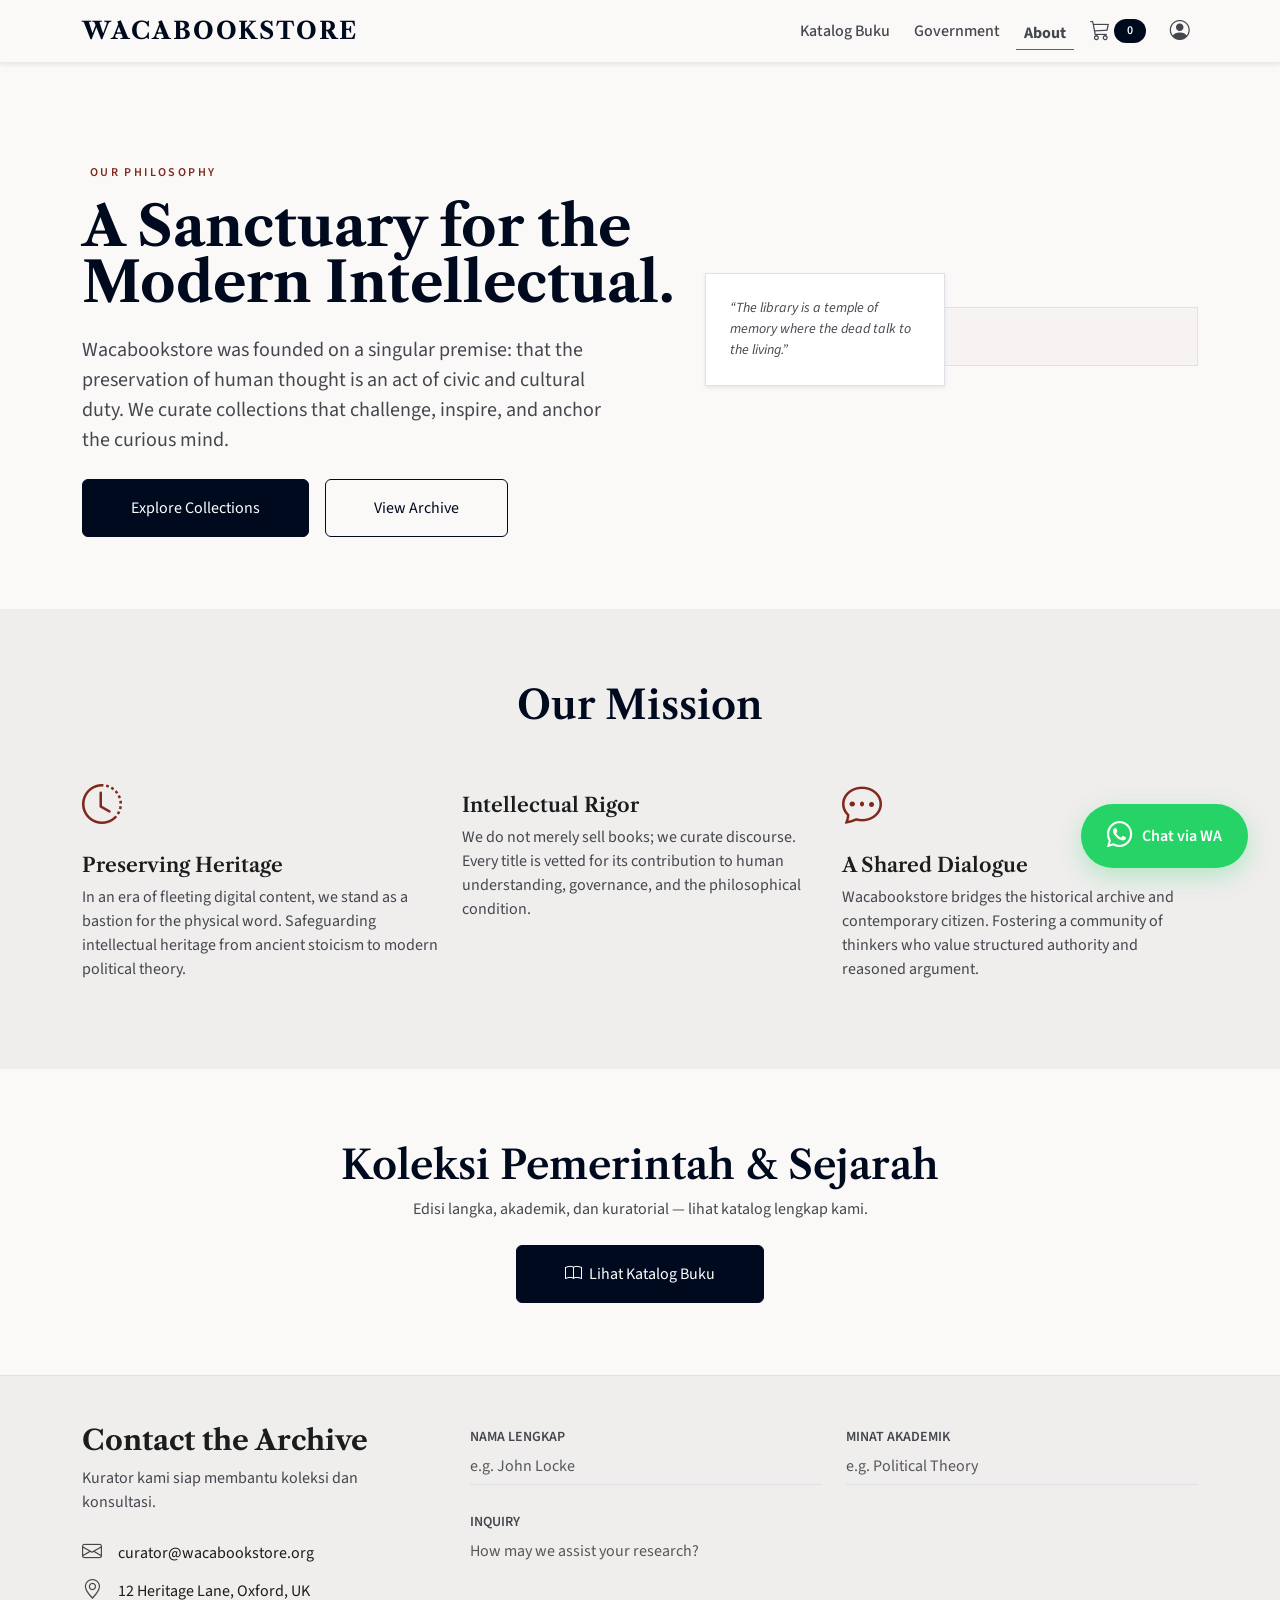
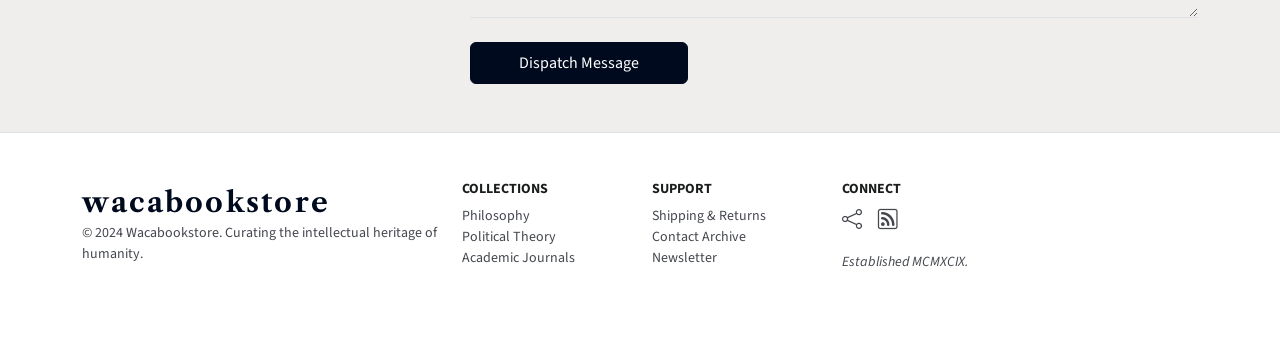
==== commit 96279cdc: "memindahkan page katalog" ====
--- a/index.html
+++ b/index.html
@@ -34,7 +34,7 @@
       <div class="container">
         <a
           class="navbar-brand fw-bold text-uppercase"
-          href="#"
+          href="index.html"
           style="font-size: 1.5rem"
           >Wacabookstore</a
         >
@@ -52,22 +52,26 @@
         <div class="collapse navbar-collapse" id="navbarNav">
           <ul class="navbar-nav ms-auto align-items-lg-center gap-2">
             <li class="nav-item">
-              <a class="nav-link nav-link-custom" href="#">Philosophy</a>
+              <a class="nav-link nav-link-custom" href="katalog.html"
+                >Katalog Buku</a
+              >
             </li>
             <li class="nav-item">
-              <a class="nav-link nav-link-custom" href="#">Government</a>
+              <a class="nav-link nav-link-custom" href="katalog.html#books"
+                >Government</a
+              >
             </li>
             <li class="nav-item">
               <a
                 class="nav-link nav-link-custom fw-bold border-bottom border-primary pb-1"
-                href="#"
+                href="index.html#mission"
                 >About</a
               >
             </li>
             <li class="nav-item d-flex align-items-center">
               <a
                 class="nav-link nav-link-custom d-flex align-items-center"
-                href="#"
+                href="katalog.html#cartSection"
                 id="cartToggle"
                 role="button"
               >
@@ -106,10 +110,12 @@
               the curious mind.
             </p>
             <div class="d-flex flex-wrap gap-3 mt-4">
-              <a href="#books" class="btn btn-primary-dark px-5 py-3"
+              <a href="katalog.html" class="btn btn-primary-dark px-5 py-3"
                 >Explore Collections</a
               >
-              <a href="#" class="btn btn-outline-primary-dark px-5 py-3"
+              <a
+                href="katalog.html"
+                class="btn btn-outline-primary-dark px-5 py-3"
                 >View Archive</a
               >
             </div>
@@ -141,7 +147,7 @@
     </header>
 
     <!-- ========== MISSION ========== -->
-    <section class="bg-surface-soft py-5">
+    <section class="bg-surface-soft py-5" id="mission">
       <div class="container py-4">
         <h2 class="section-title text-center display-6 mb-5">Our Mission</h2>
         <div class="row g-4 text-start">
@@ -182,225 +188,20 @@
       </div>
     </section>
 
-    <!-- ========== BOOKS COLLECTION (GOVERNMENT & SEJARAH) ========== -->
-    <section id="books" class="py-5 paper-texture">
-      <div class="container py-4">
-        <div class="row mb-4">
-          <div class="col-12 text-center">
-            <h2 class="section-title display-6">
-              Koleksi Pemerintah &amp; Sejarah
-            </h2>
-            <p class="text-muted-soft">
-              Edisi langka, akademik, dan kuratorial
-            </p>
-          </div>
-        </div>
-
-        <div class="row g-4" id="bookList">
-          <!-- buku 1 -->
-          <div class="col-md-6 col-lg-4">
-            <div class="card card-hover h-100 border-0 shadow-sm">
-              <img
-                src="https://lh3.googleusercontent.com/aida-public/[base64]"
-                class="card-img-top"
-                alt="Buku leather-bound"
-                style="height: 200px; object-fit: cover"
-              />
-              <div class="card-body">
-                <span class="badge badge-outline mb-2">Governance</span>
-                <h5 class="card-title serif fw-bold">
-                  The Leviathan &amp; The State
-                </h5>
-                <p class="card-text text-muted-soft small">
-                  Thomas Hobbes · Edisi Anotasi
-                </p>
-                <p class="card-text"><strong>Rp 385.000</strong></p>
-                <button
-                  class="btn btn-sm btn-outline-primary-dark add-to-cart"
-                  data-title="The Leviathan &amp; The State"
-                  data-price="385000"
-                >
-                  Tambah ke Keranjang
-                </button>
-              </div>
-            </div>
-          </div>
-          <!-- buku 2 -->
-          <div class="col-md-6 col-lg-4">
-            <div class="card card-hover h-100 border-0 shadow-sm">
-              <img
-                src="https://lh3.googleusercontent.com/aida-public/[base64]"
-                class="card-img-top"
-                alt="Buku sejarah"
-                style="height: 200px; object-fit: cover"
-              />
-              <div class="card-body">
-                <span class="badge badge-outline mb-2">History</span>
-                <h5 class="card-title serif fw-bold">
-                  The Rise of Modern Indonesia
-                </h5>
-                <p class="card-text text-muted-soft small">
-                  M.C. Ricklefs · Revisi 2022
-                </p>
-                <p class="card-text"><strong>Rp 420.000</strong></p>
-                <button
-                  class="btn btn-sm btn-outline-primary-dark add-to-cart"
-                  data-title="The Rise of Modern Indonesia"
-                  data-price="420000"
-                >
-                  Tambah ke Keranjang
-                </button>
-              </div>
-            </div>
-          </div>
-          <!-- buku 3 -->
-          <div class="col-md-6 col-lg-4">
-            <div class="card card-hover h-100 border-0 shadow-sm">
-              <img
-                src="https://lh3.googleusercontent.com/aida-public/[base64]"
-                class="card-img-top"
-                alt="Buku politik"
-                style="height: 200px; object-fit: cover"
-              />
-              <div class="card-body">
-                <span class="badge badge-outline mb-2">Political Theory</span>
-                <h5 class="card-title serif fw-bold">
-                  Democracy &amp; Its Critics
-                </h5>
-                <p class="card-text text-muted-soft small">
-                  Robert Dahl · Edisi Klasik
-                </p>
-                <p class="card-text"><strong>Rp 340.000</strong></p>
-                <button
-                  class="btn btn-sm btn-outline-primary-dark add-to-cart"
-                  data-title="Democracy &amp; Its Critics"
-                  data-price="340000"
-                >
-                  Tambah ke Keranjang
-                </button>
-              </div>
-            </div>
-          </div>
-          <!-- buku 4 -->
-          <div class="col-md-6 col-lg-4">
-            <div class="card card-hover h-100 border-0 shadow-sm">
-              <img
-                src="https://lh3.googleusercontent.com/aida-public/[base64]"
-                class="card-img-top"
-                alt="Buku sejarah diplomasi"
-                style="height: 200px; object-fit: cover"
-              />
-              <div class="card-body">
-                <span class="badge badge-outline mb-2">Diplomacy</span>
-                <h5 class="card-title serif fw-bold">
-                  A Diplomatic History of Asia
-                </h5>
-                <p class="card-text text-muted-soft small">
-                  Michael Leifer · Terjemahan
-                </p>
-                <p class="card-text"><strong>Rp 475.000</strong></p>
-                <button
-                  class="btn btn-sm btn-outline-primary-dark add-to-cart"
-                  data-title="A Diplomatic History of Asia"
-                  data-price="475000"
-                >
-                  Tambah ke Keranjang
-                </button>
-              </div>
-            </div>
-          </div>
-          <!-- buku 5 -->
-          <div class="col-md-6 col-lg-4">
-            <div class="card card-hover h-100 border-0 shadow-sm">
-              <img
-                src="https://lh3.googleusercontent.com/aida-public/[base64]"
-                class="card-img-top"
-                alt="Buku konstitusi"
-                style="height: 200px; object-fit: cover"
-              />
-              <div class="card-body">
-                <span class="badge badge-outline mb-2">Constitution</span>
-                <h5 class="card-title serif fw-bold">The Federalist Papers</h5>
-                <p class="card-text text-muted-soft small">
-                  Hamilton, Madison, Jay · Anotasi
-                </p>
-                <p class="card-text"><strong>Rp 290.000</strong></p>
-                <button
-                  class="btn btn-sm btn-outline-primary-dark add-to-cart"
-                  data-title="The Federalist Papers"
-                  data-price="290000"
-                >
-                  Tambah ke Keranjang
-                </button>
-              </div>
-            </div>
-          </div>
-          <!-- buku 6 -->
-          <div class="col-md-6 col-lg-4">
-            <div class="card card-hover h-100 border-0 shadow-sm">
-              <img
-                src="https://lh3.googleusercontent.com/aida-public/[base64]"
-                class="card-img-top"
-                alt="Buku sejarah Indonesia"
-                style="height: 200px; object-fit: cover"
-              />
-              <div class="card-body">
-                <span class="badge badge-outline mb-2">History</span>
-                <h5 class="card-title serif fw-bold">
-                  Revolusi: Indonesia &amp; the Birth
-                </h5>
-                <p class="card-text text-muted-soft small">
-                  David Van Reybrouck
-                </p>
-                <p class="card-text"><strong>Rp 510.000</strong></p>
-                <button
-                  class="btn btn-sm btn-outline-primary-dark add-to-cart"
-                  data-title="Revolusi: Indonesia &amp; the Birth"
-                  data-price="510000"
-                >
-                  Tambah ke Keranjang
-                </button>
-              </div>
-            </div>
-          </div>
-        </div>
+    <!-- ========== CATALOG PREVIEW / CTA ========== -->
+    <section class="py-5 paper-texture">
+      <div class="container py-4 text-center">
+        <h2 class="section-title display-6">
+          Koleksi Pemerintah &amp; Sejarah
+        </h2>
+        <p class="text-muted-soft mb-4">
+          Edisi langka, akademik, dan kuratorial — lihat katalog lengkap kami.
+        </p>
+        <a href="katalog.html" class="btn btn-primary-dark px-5 py-3">
+          <i class="bi bi-book me-2"></i>Lihat Katalog Buku
+        </a>
       </div>
     </section>
-
-    <!-- ========== CART SIDEBAR / SUMMARY ========== -->
-    <div class="container mb-5" id="cartSection">
-      <div class="row justify-content-end">
-        <div class="col-lg-6">
-          <div class="cart-summary" id="cartSummary">
-            <div class="d-flex justify-content-between align-items-center">
-              <h5 class="serif fw-bold mb-0">
-                <i class="bi bi-cart3 me-2"></i>Keranjang
-              </h5>
-              <span
-                class="badge bg-primary-dark rounded-pill px-3 py-2"
-                id="cartTotalItems"
-                >0 item</span
-              >
-            </div>
-            <hr />
-            <div id="cartItems" class="mb-3">
-              <p class="text-muted-soft small">Belum ada buku di keranjang.</p>
-            </div>
-            <div class="d-flex justify-content-between align-items-center">
-              <span class="fw-bold">Total:</span>
-              <span class="fs-5 fw-bold" id="cartTotalPrice">Rp 0</span>
-            </div>
-            <a
-              href="#"
-              class="btn btn-primary-dark w-100 mt-3 py-2"
-              id="whatsappCheckoutBtn"
-            >
-              <i class="bi bi-whatsapp me-2"></i> Checkout via WhatsApp
-            </a>
-          </div>
-        </div>
-      </div>
-    </div>
 
     <!-- ========== CONTACT / ARCHIVE ========== -->
     <section class="bg-surface-soft py-5 border-top">
@@ -490,9 +291,9 @@
           <div class="col-md-2">
             <h6 class="fw-bold small text-uppercase">Collections</h6>
             <ul class="list-unstyled small">
-              <li><a href="#">Philosophy</a></li>
-              <li><a href="#">Political Theory</a></li>
-              <li><a href="#">Academic Journals</a></li>
+              <li><a href="katalog.html">Philosophy</a></li>
+              <li><a href="katalog.html">Political Theory</a></li>
+              <li><a href="katalog.html">Academic Journals</a></li>
             </ul>
           </div>
           <div class="col-md-2">
@@ -524,7 +325,6 @@
 
     <!-- Bootstrap JS -->
     <script src="https://cdn.jsdelivr.net/npm/bootstrap@5.3.2/dist/js/bootstrap.bundle.min.js"></script>
-
     <script src="script.js"></script>
   </body>
 </html>
--- a/style.css
+++ b/style.css
@@ -185,3 +185,33 @@
   box-shadow: 0 8px 20px rgba(0, 0, 0, 0.04);
   border: 1px solid var(--border-soft);
 }
+
+/* ===== Katalog & Checkout enhancements ===== */
+.filter-btn {
+  border-radius: 30px;
+}
+.filter-btn.active {
+  pointer-events: none;
+}
+.cart-line-item:last-child {
+  border-bottom: none !important;
+}
+.qty-btn {
+  width: 28px;
+  height: 28px;
+  padding: 0;
+  line-height: 1;
+  border-radius: 6px;
+  display: inline-flex;
+  align-items: center;
+  justify-content: center;
+}
+.remove-btn {
+  padding: 0.15rem 0.4rem;
+}
+#checkoutError {
+  background: rgba(220, 53, 69, 0.08);
+  border: 1px solid rgba(220, 53, 69, 0.25);
+  border-radius: 8px;
+  padding: 0.5rem 0.75rem;
+}
